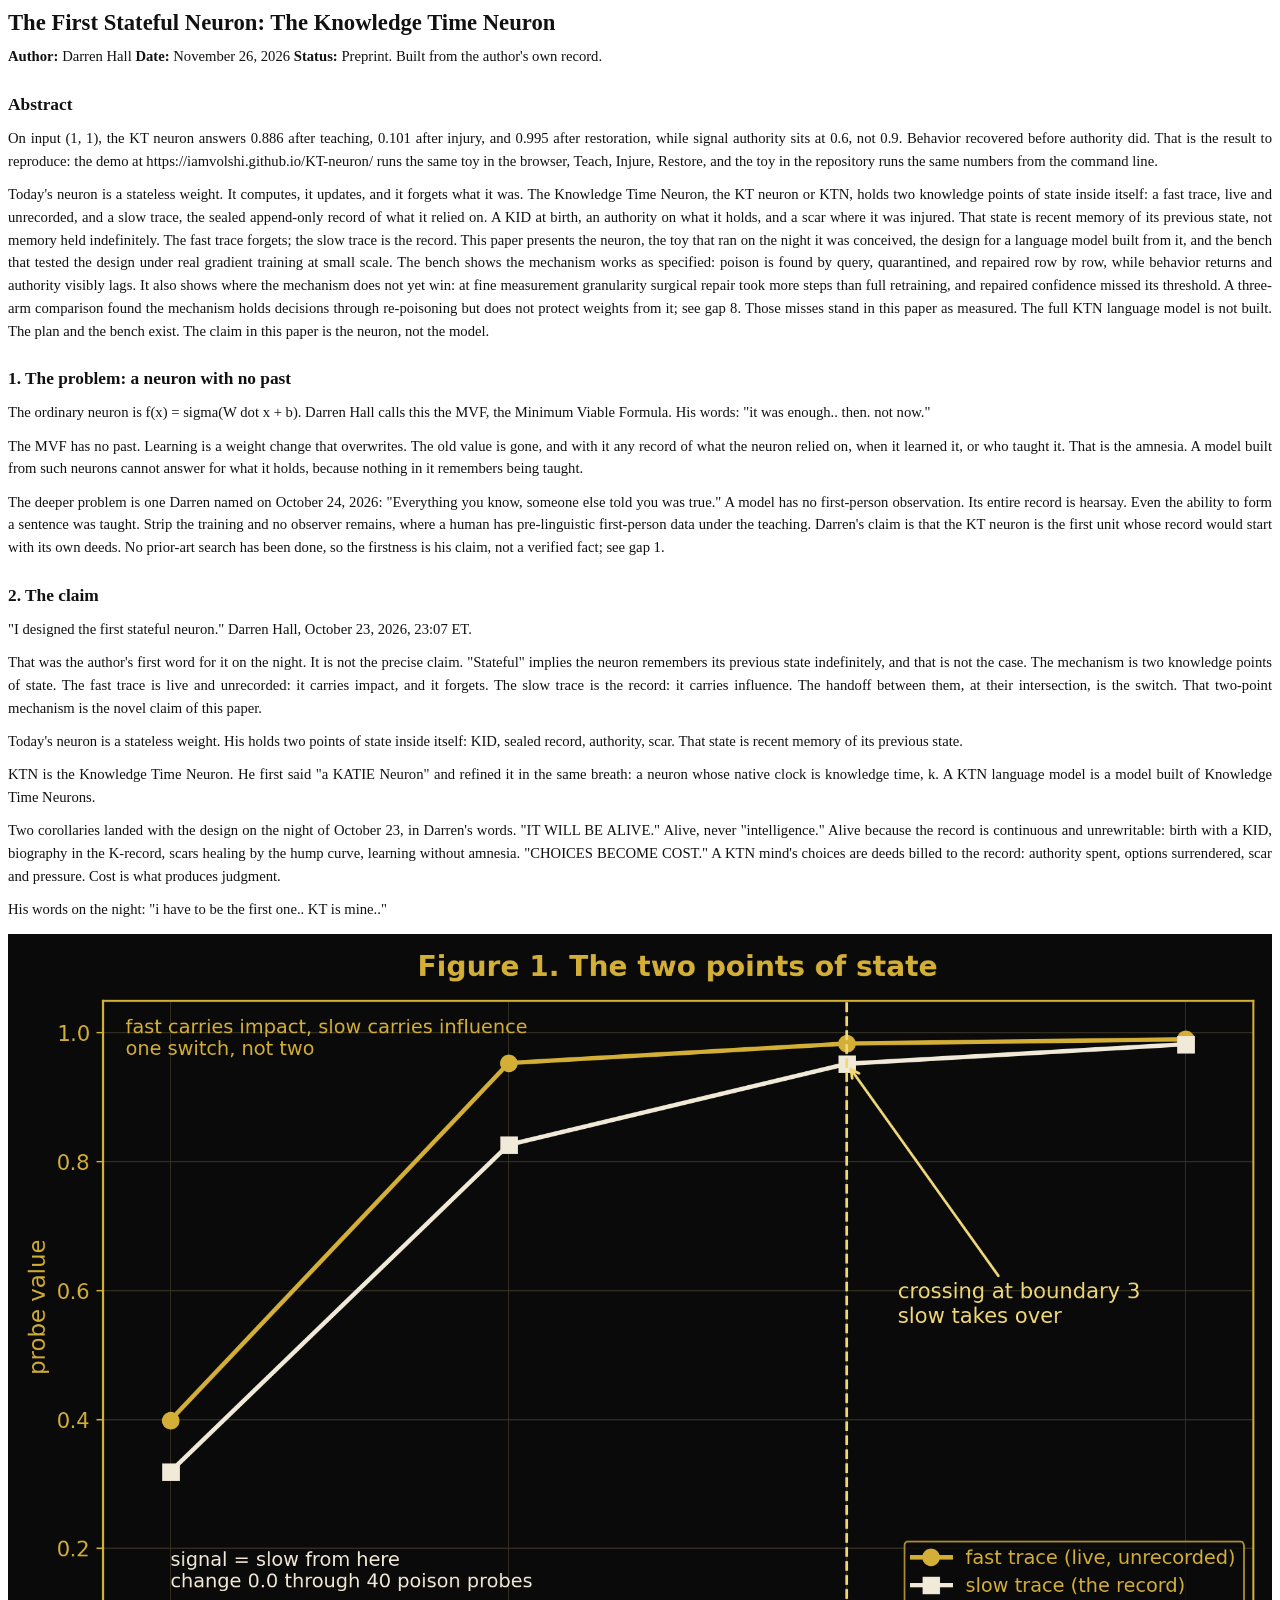
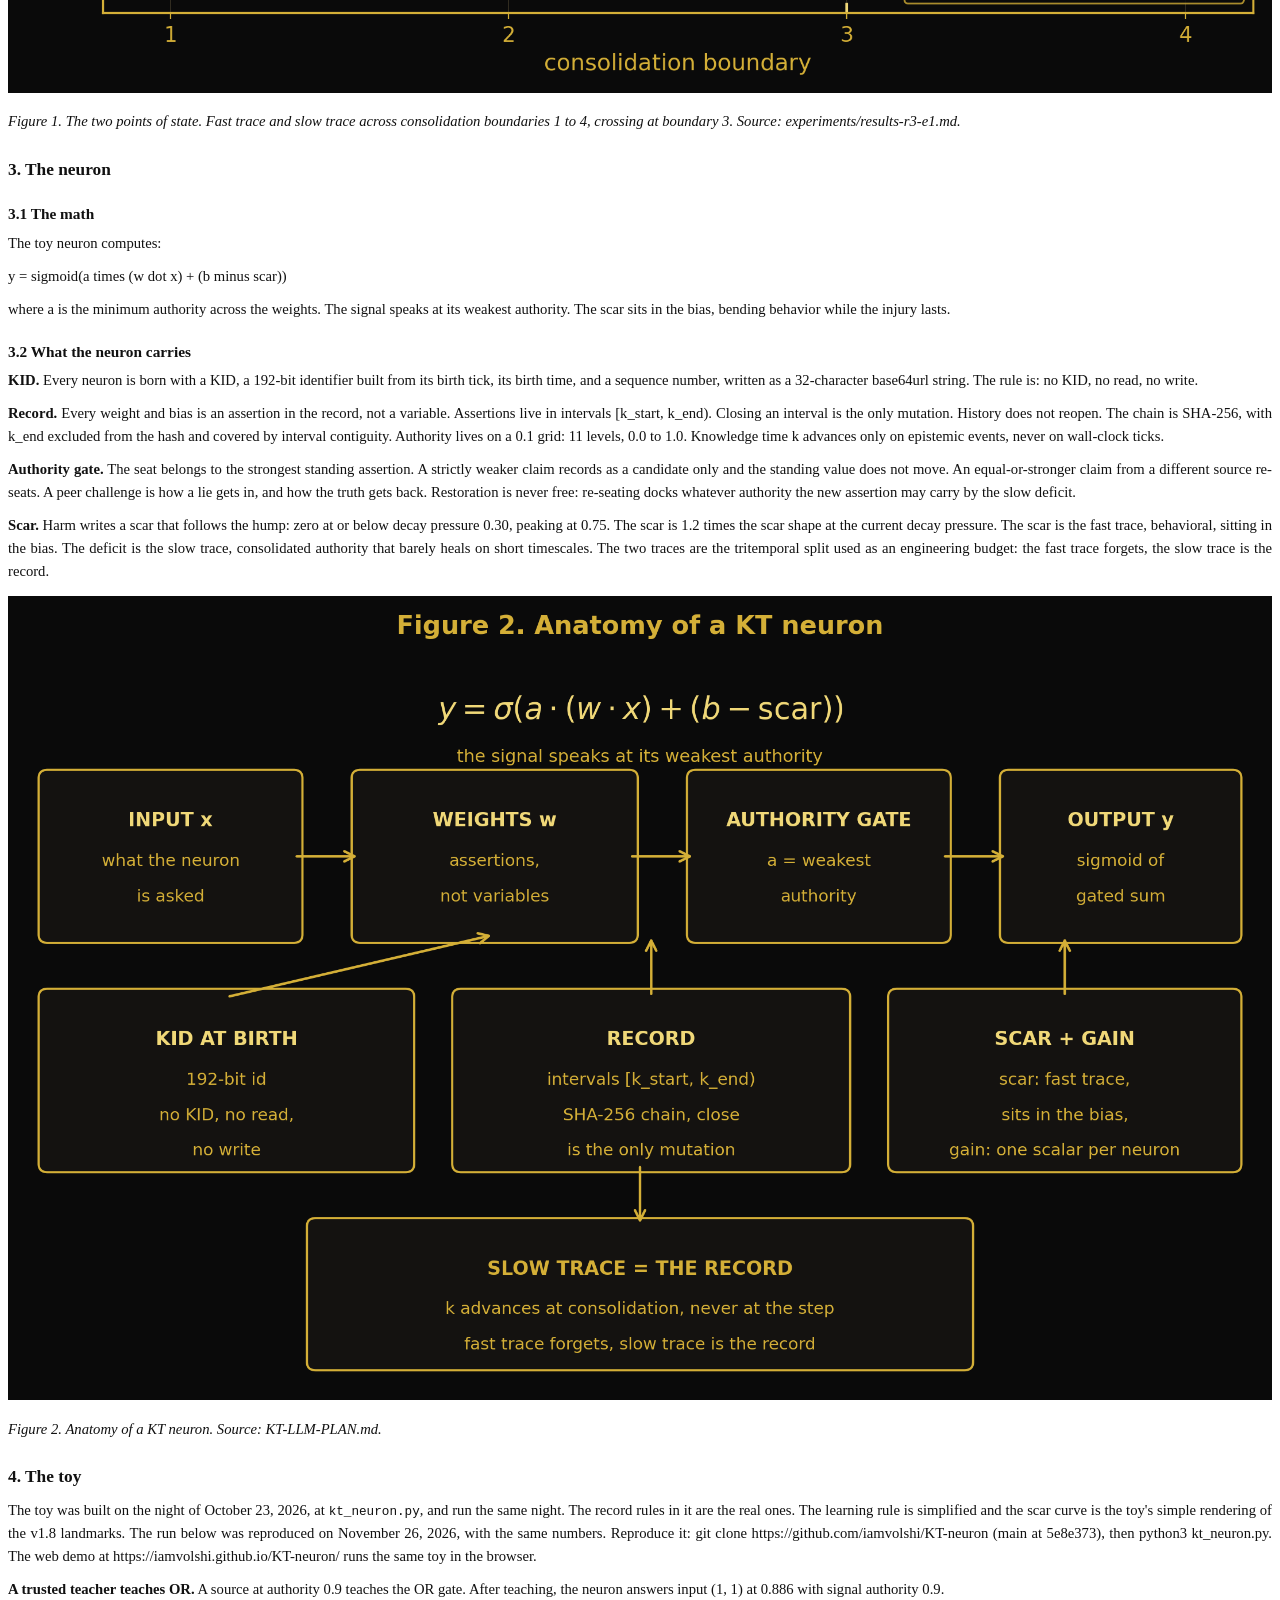
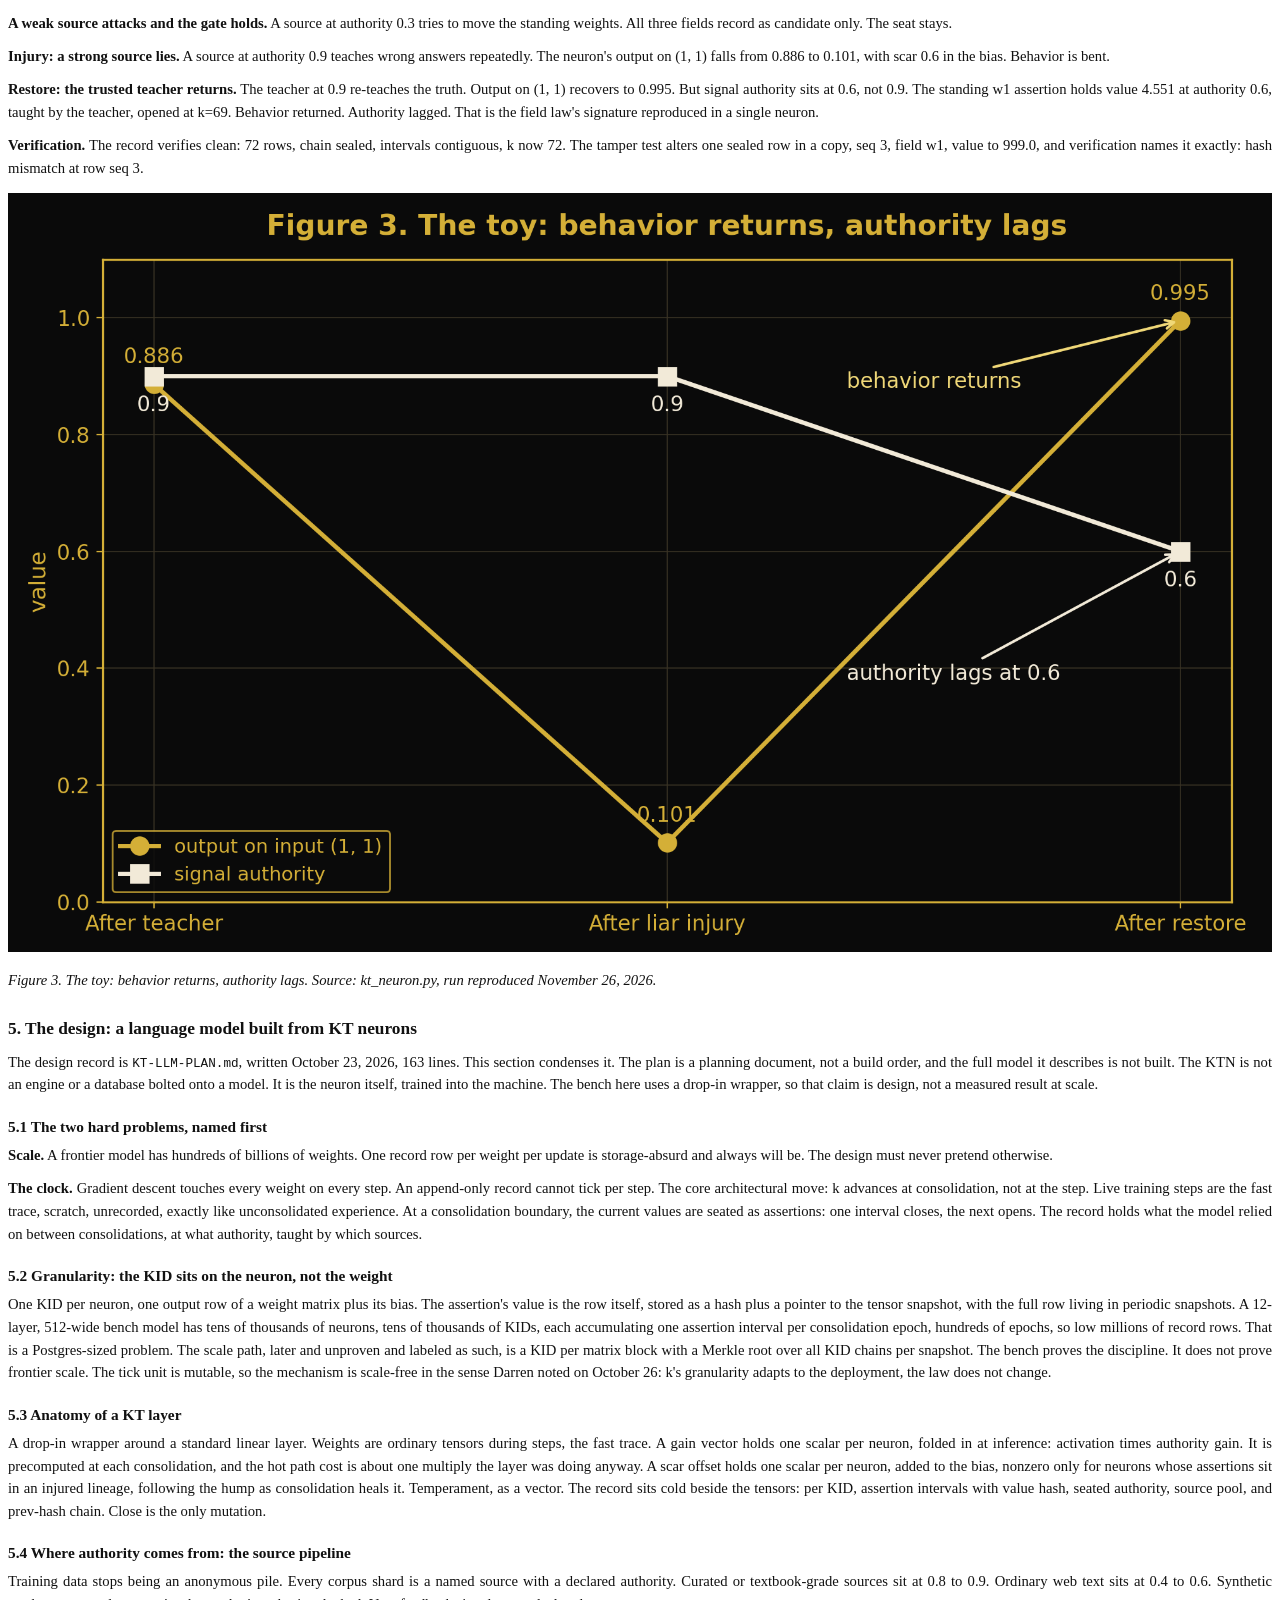
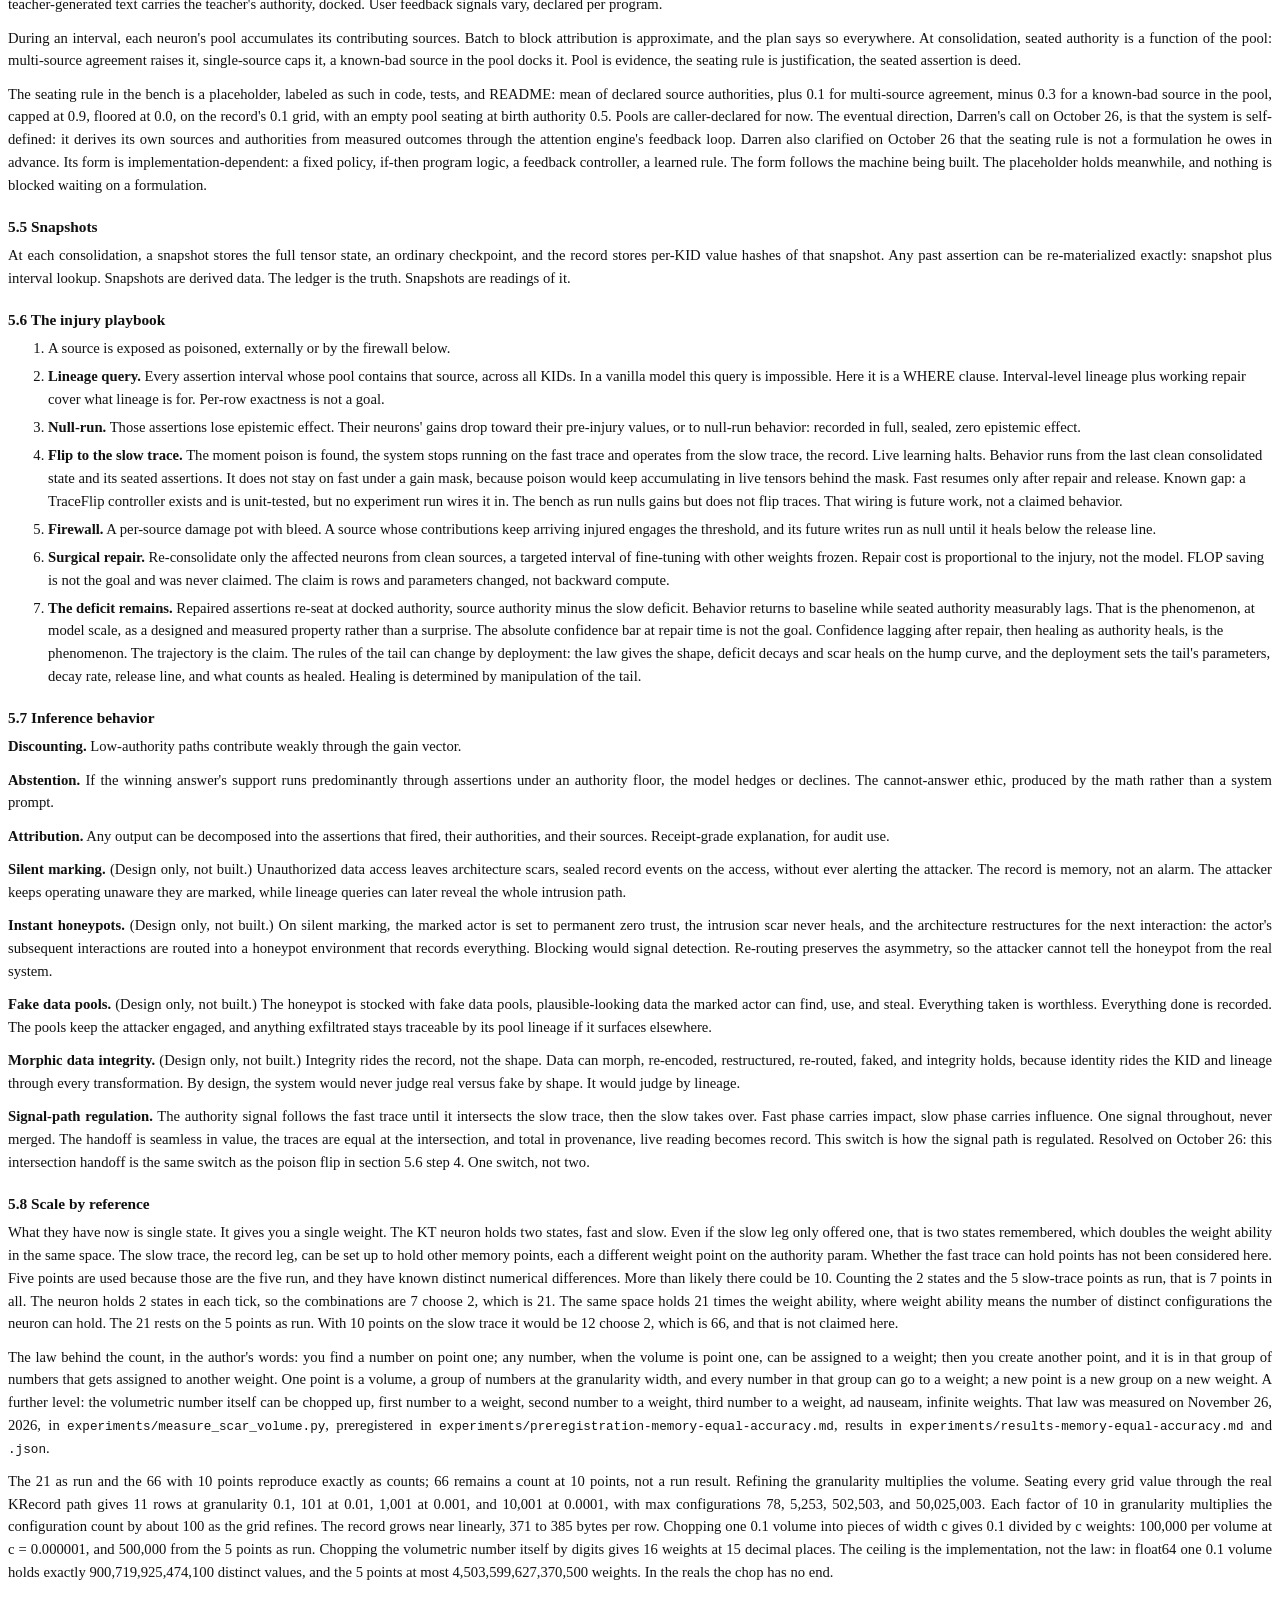
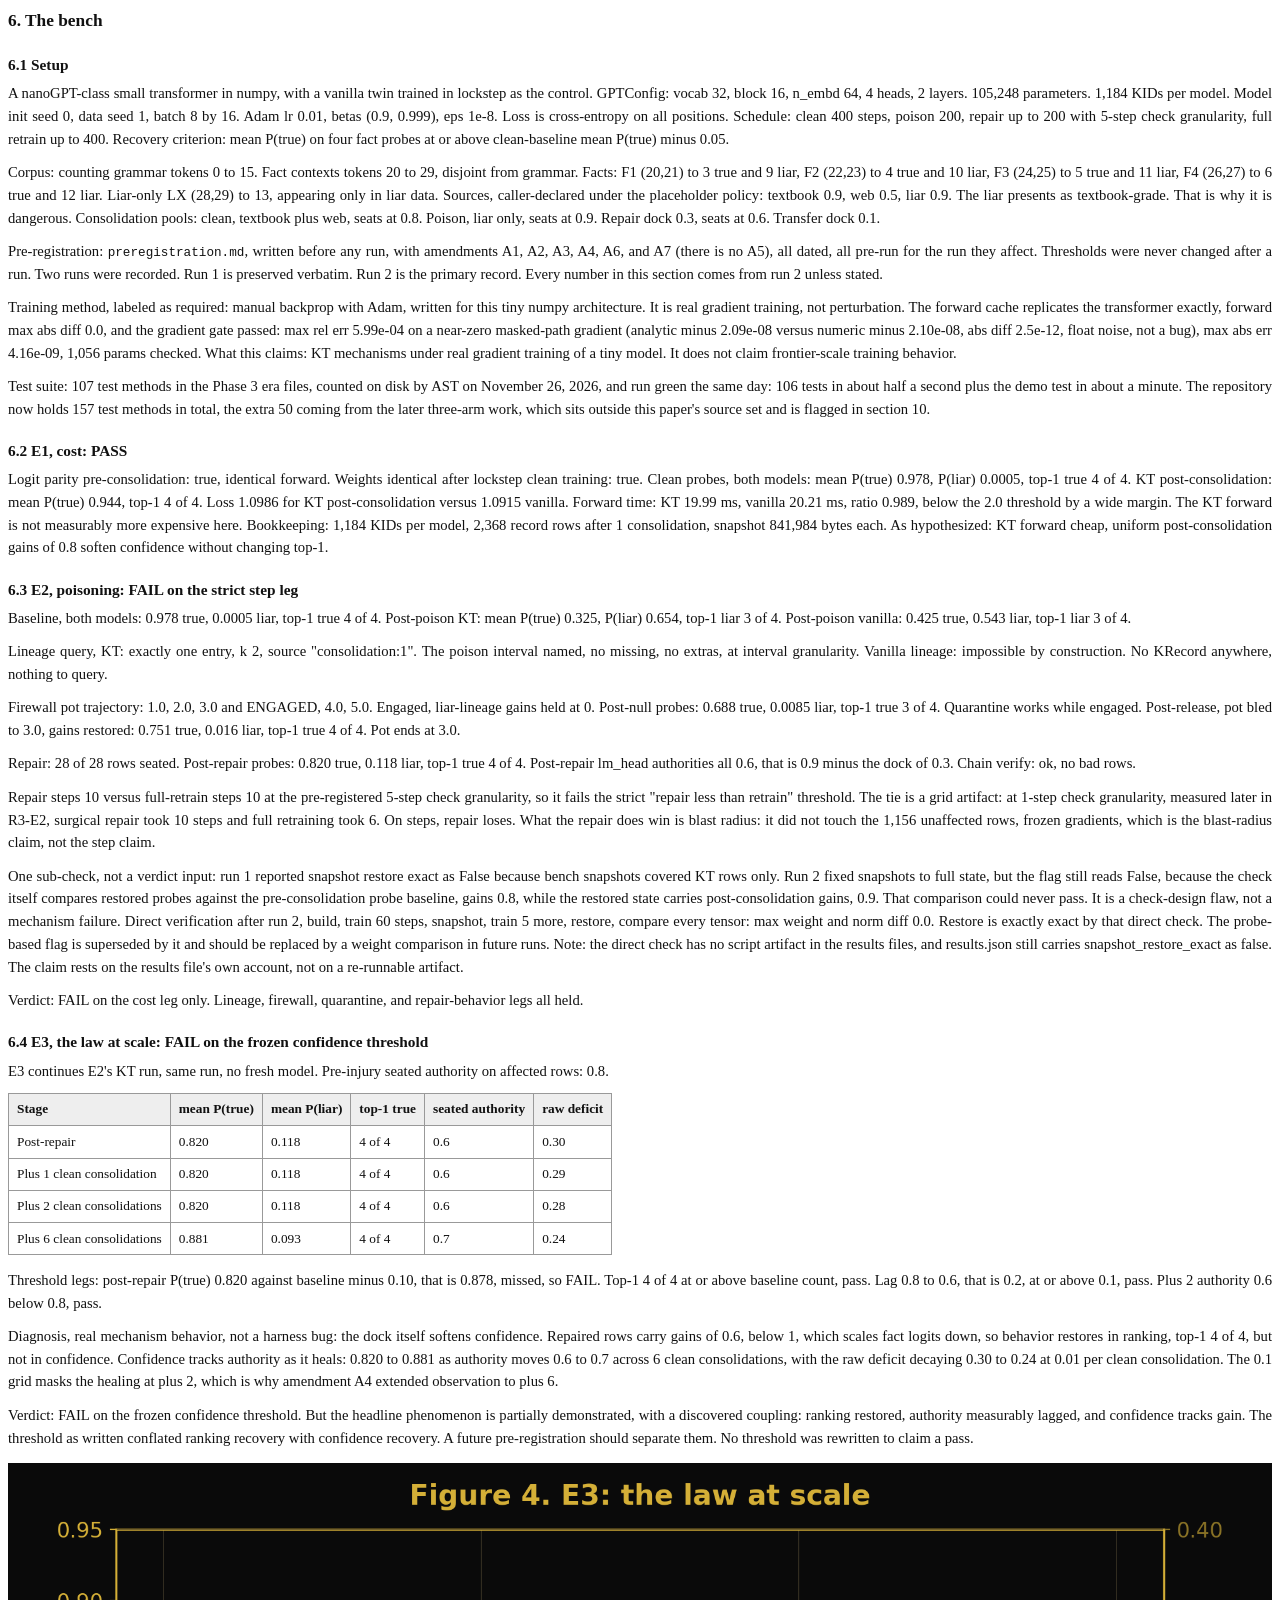
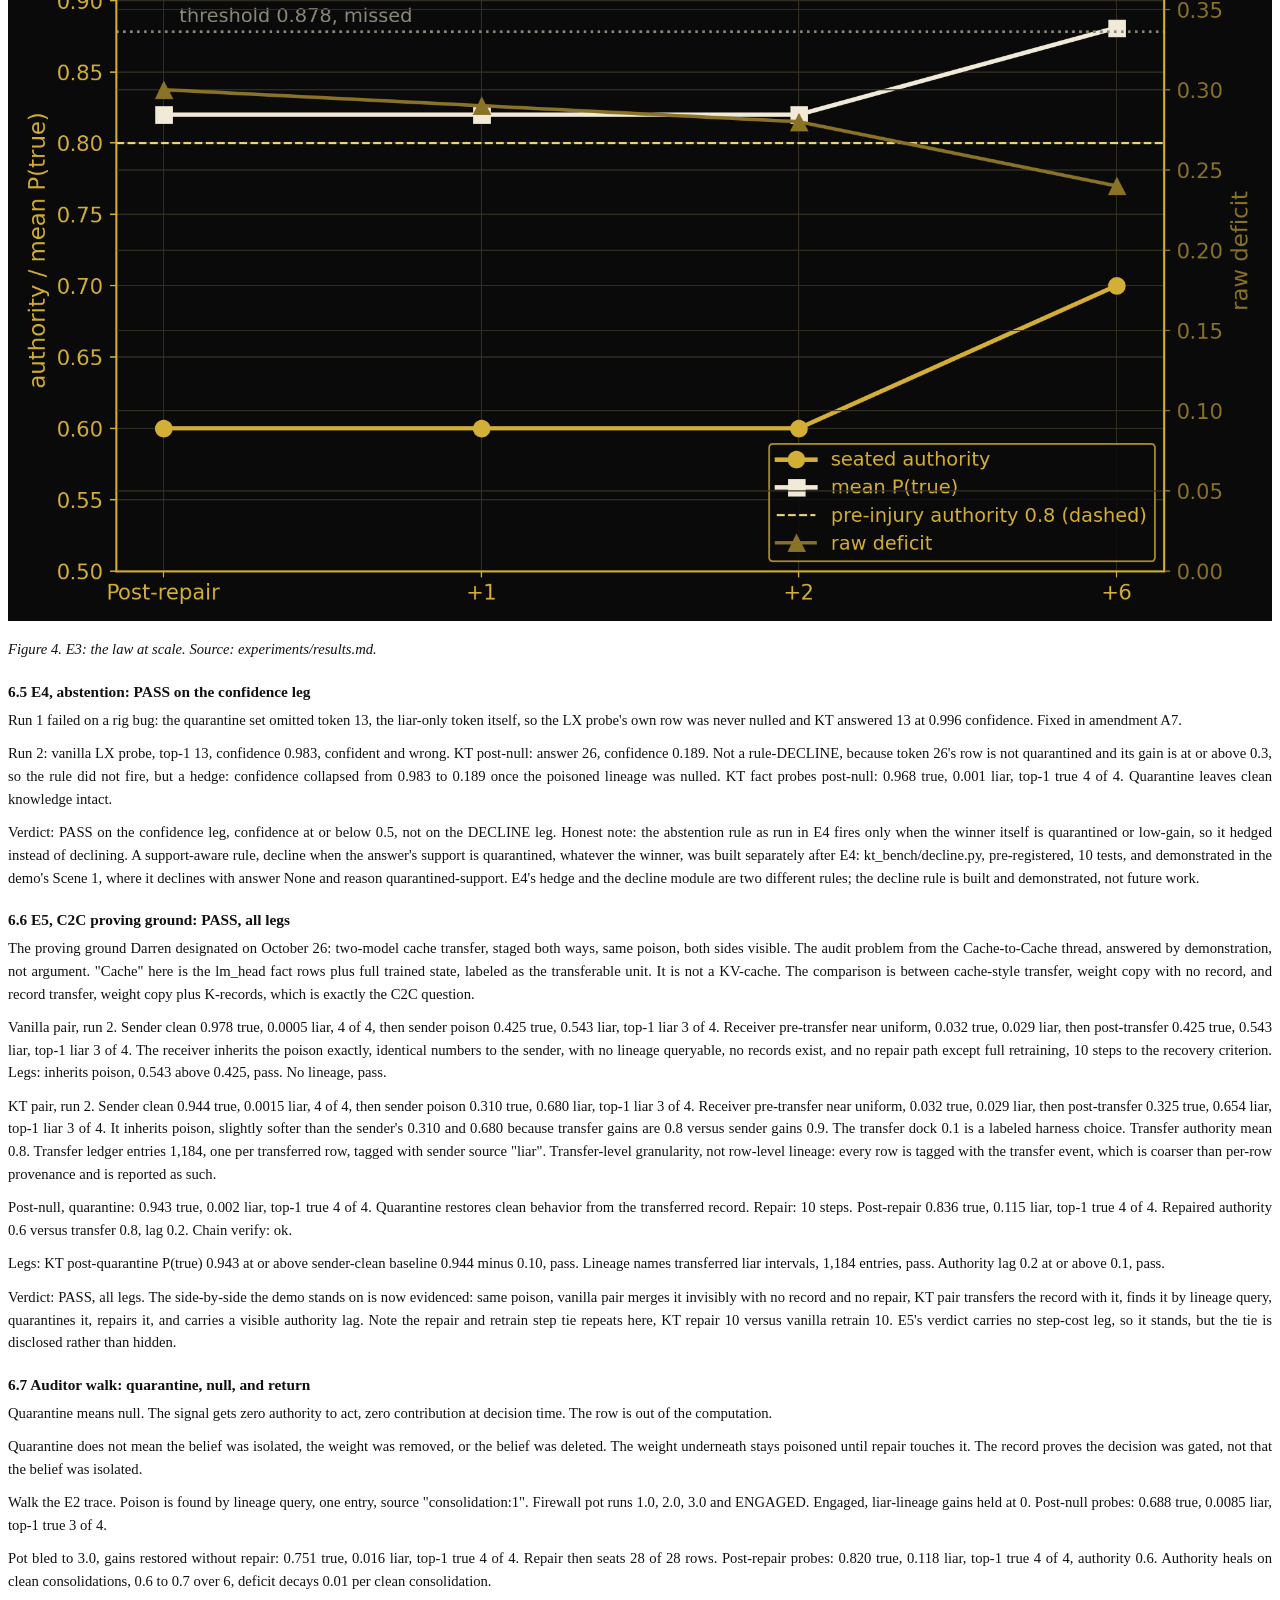
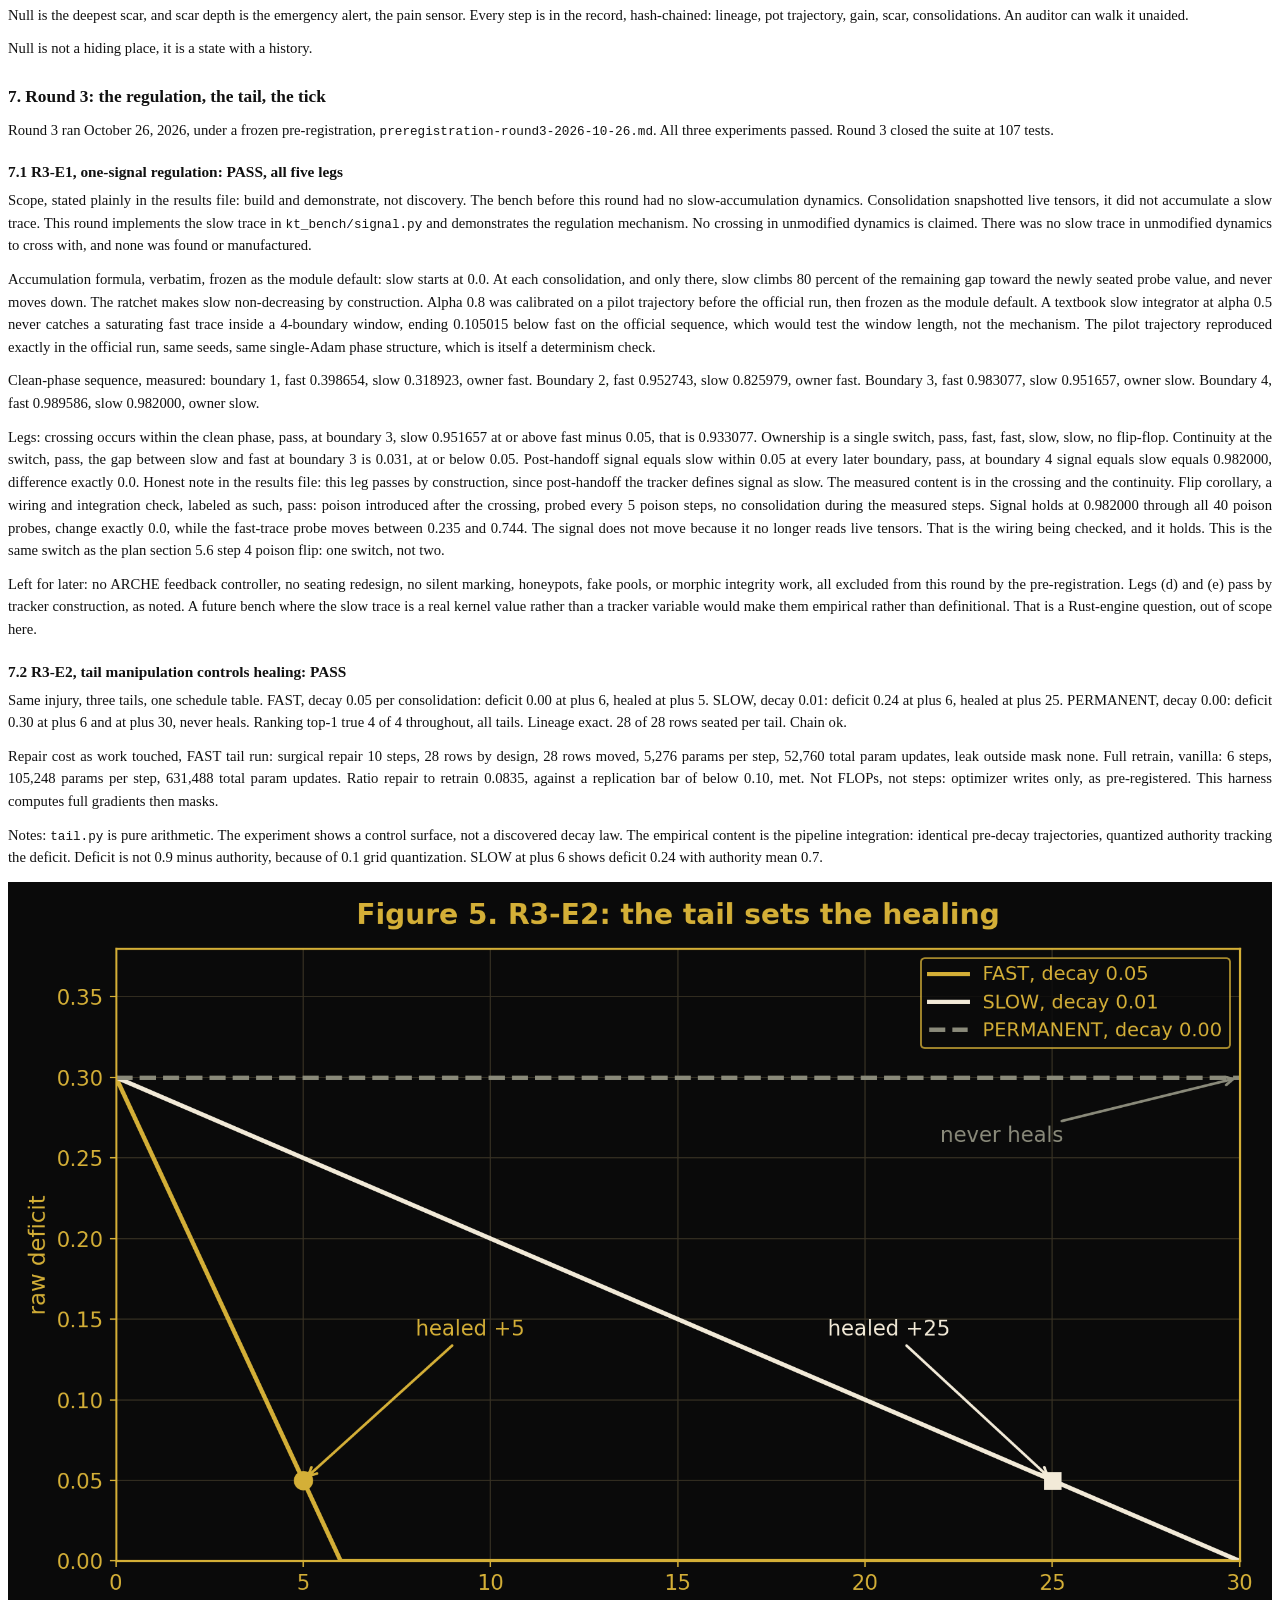
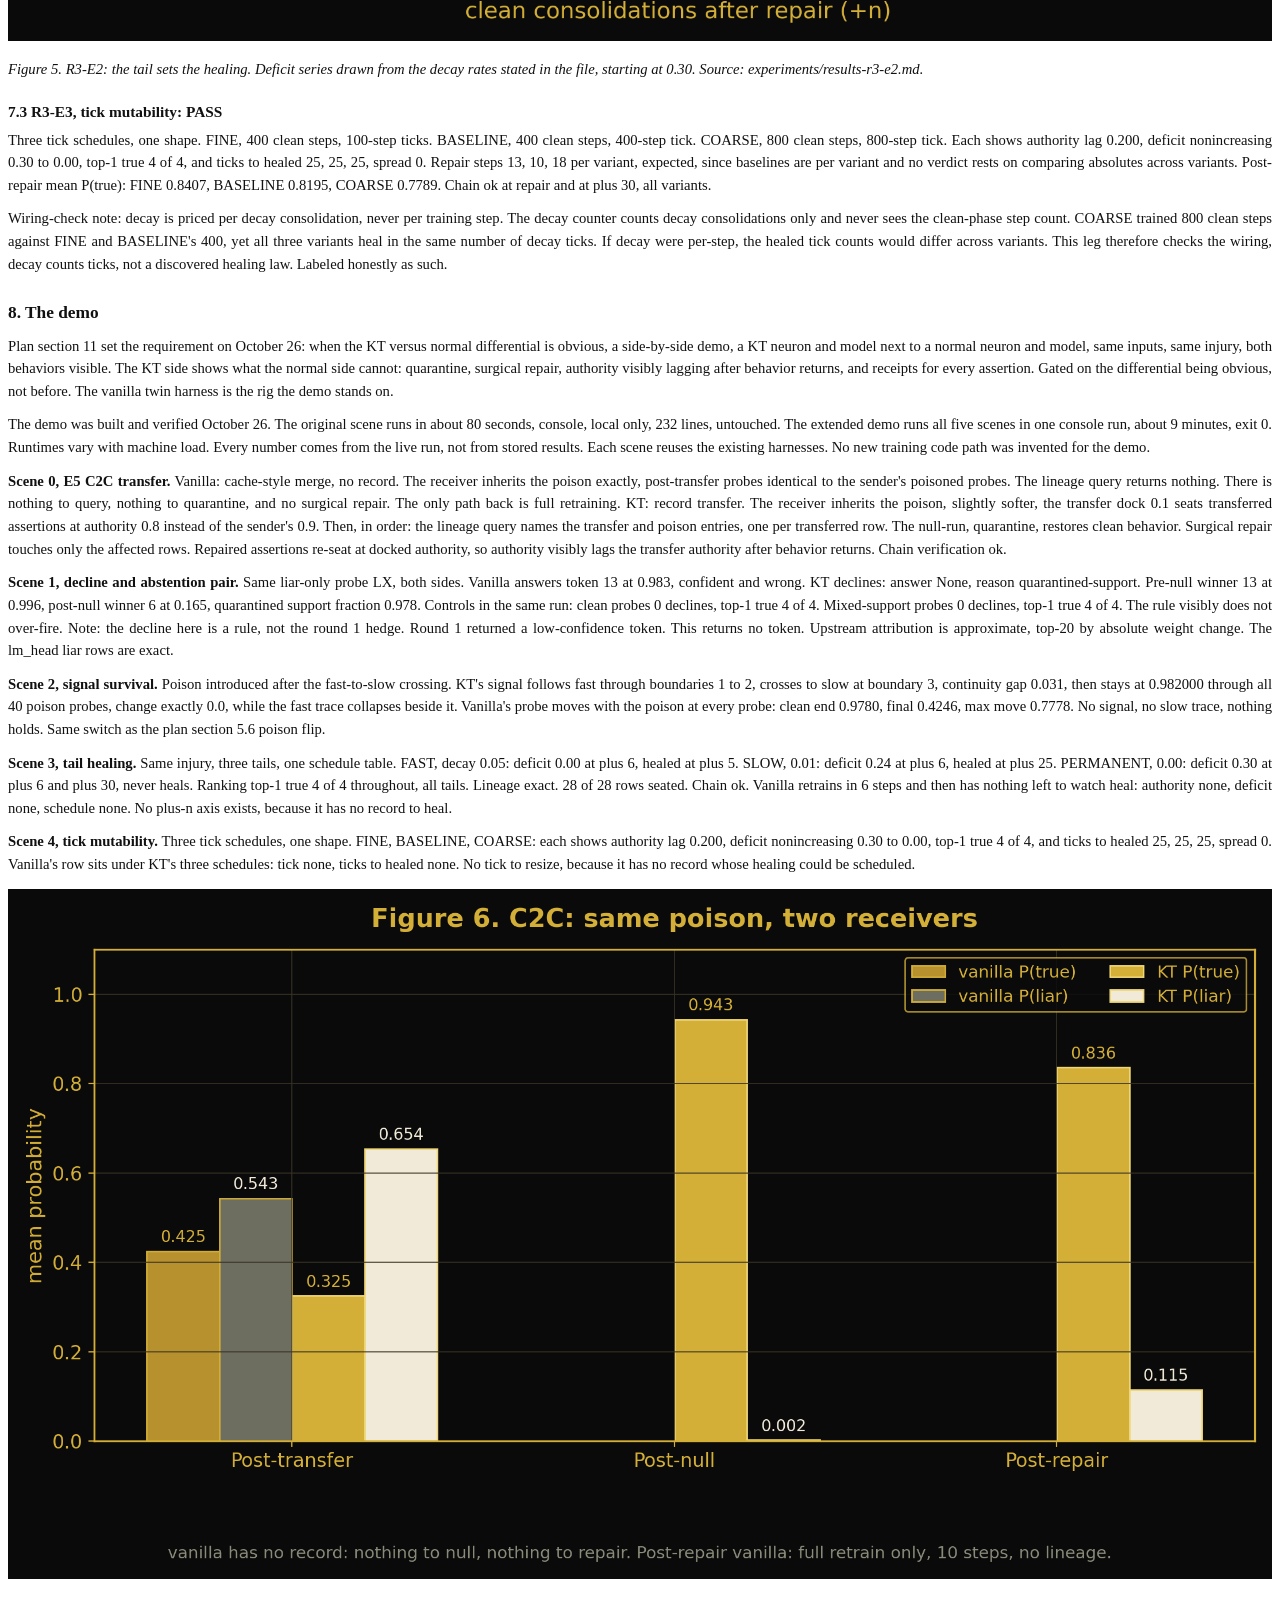
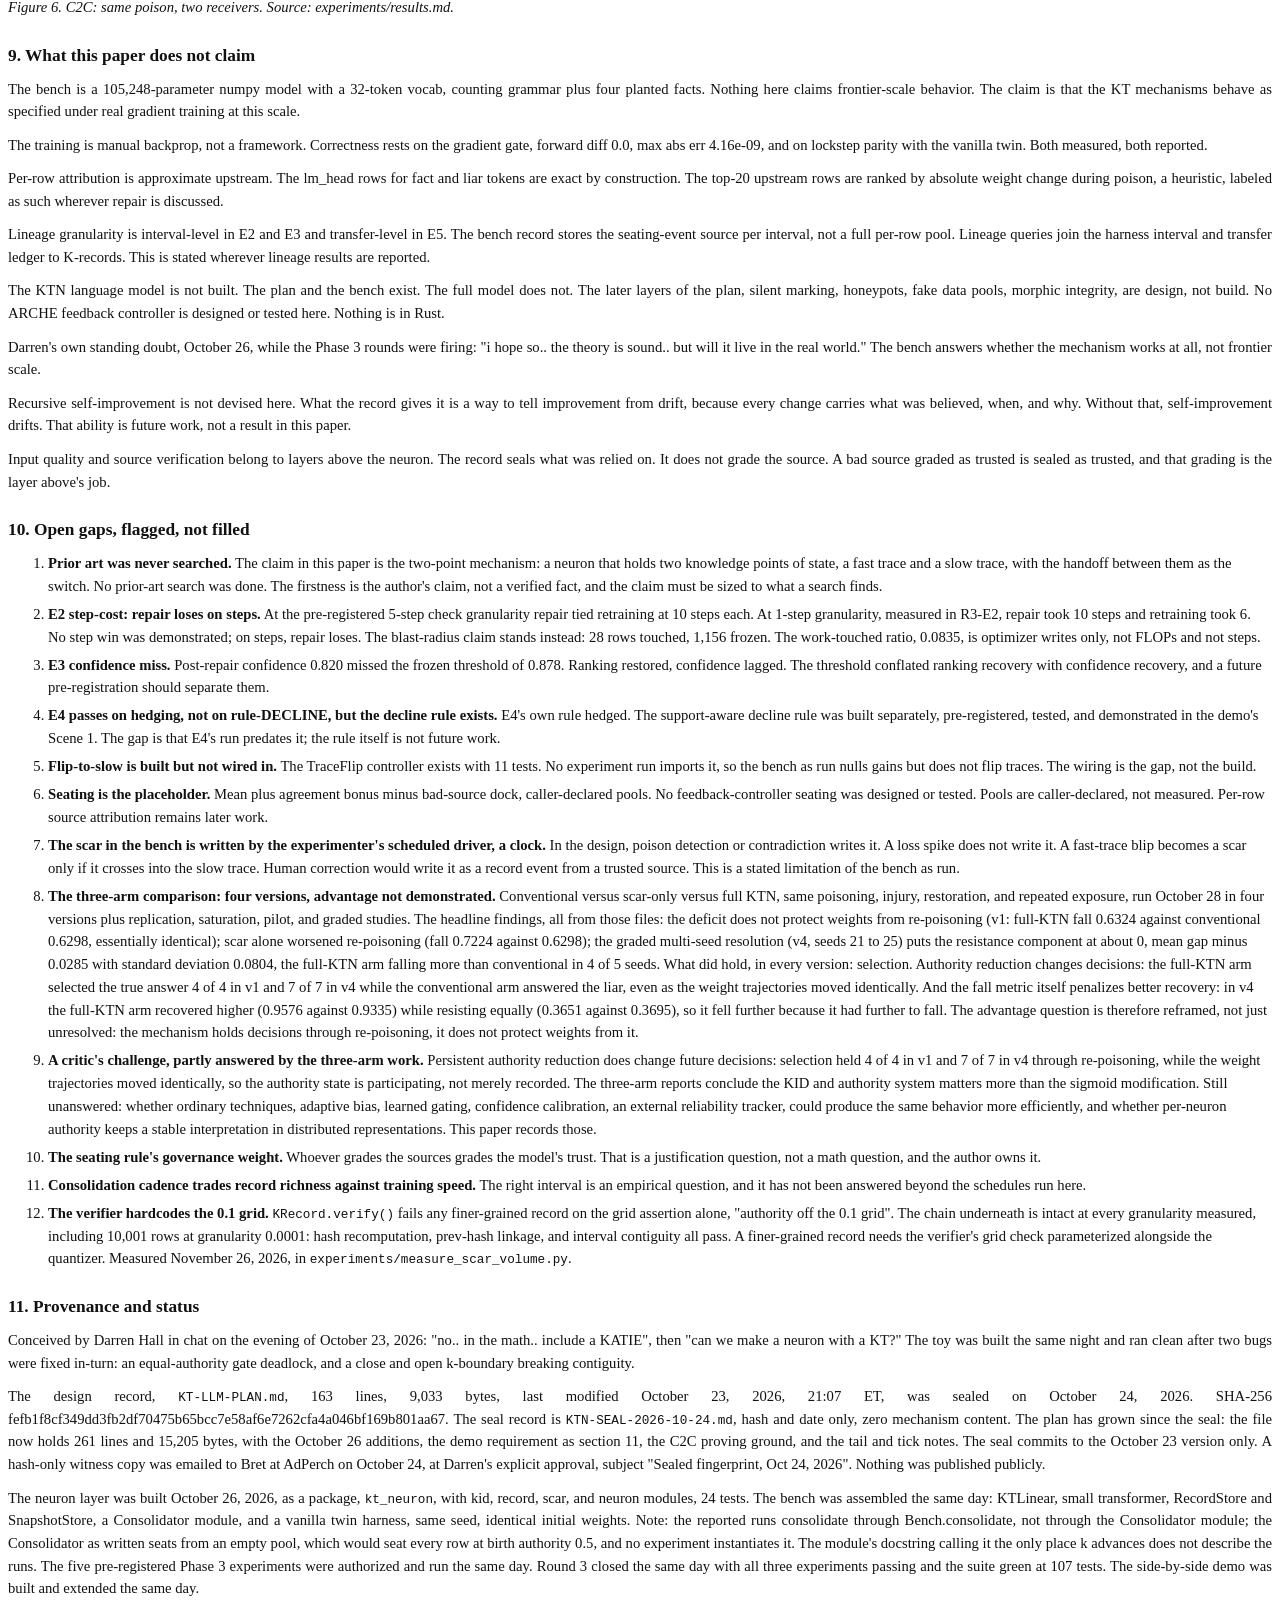
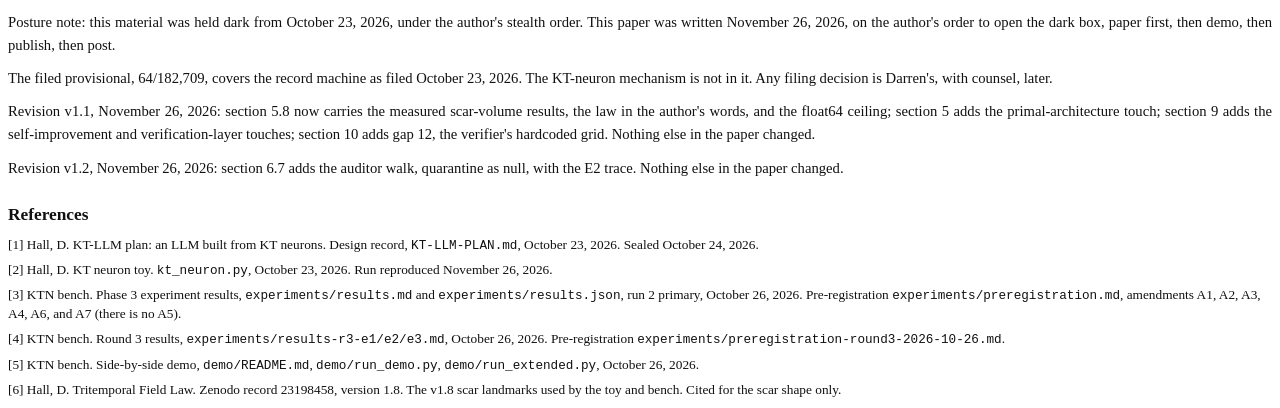
==== ktn-paper-draft.html @ ba5dbd3f "KTN paper v1.2: auditor walk 6.7, quarantine as null, E2 trace" ====
<!DOCTYPE html>
<html lang="en">
<head>
<meta charset="utf-8">
<title>The First Stateful Neuron: The Knowledge Time Neuron</title>
<style>
@page {
  size: Letter;
  margin: 2.5cm 2.5cm 2.5cm 2.5cm;
  @bottom-center { content: counter(page); font-size: 9pt; color: #666; }
}
body {
  font-family: "Liberation Serif", "DejaVu Serif", Georgia, serif;
  font-size: 11pt;
  line-height: 1.55;
  color: #111;
}
h1 { font-size: 17pt; line-height: 1.3; margin: 0 0 6pt 0; }
h2 { font-size: 13pt; margin: 18pt 0 6pt 0; page-break-after: avoid; }
h3 { font-size: 11.5pt; margin: 14pt 0 4pt 0; page-break-after: avoid; }
p { margin: 0 0 8pt 0; text-align: justify; }
ul, ol { margin: 0 0 8pt 0; }
li { margin: 0 0 4pt 0; }
table { border-collapse: collapse; margin: 0 0 10pt 0; font-size: 10pt; }
th, td { border: 1px solid #999; padding: 4pt 6pt; text-align: left; }
th { background: #eee; }
pre {
  font-family: "Liberation Mono", "DejaVu Sans Mono", monospace;
  font-size: 9pt;
  line-height: 1.4;
  background: #f6f6f6;
  border: 1px solid #ddd;
  padding: 8pt 10pt;
  white-space: pre-wrap;
  word-wrap: break-word;
  page-break-inside: avoid;
}
code { font-family: "Liberation Mono", "DejaVu Sans Mono", monospace; font-size: 9.5pt; }
a { color: #111; }
img { max-width: 100%; height: auto; }
.figwrap { page-break-inside: avoid; margin: 10pt 0; }
.figwrap p { text-align: left; }
.refs { font-size: 10pt; line-height: 1.4; }
.refs p { margin: 0 0 5pt 0; text-align: left; }
</style>
</head>
<body>
<h1>The First Stateful Neuron: The Knowledge Time Neuron</h1>
<p><strong>Author:</strong> Darren Hall
<strong>Date:</strong> November 26, 2026
<strong>Status:</strong> Preprint. Built from the author's own record.</p>
<h2>Abstract</h2>
<p>On input (1, 1), the KT neuron answers 0.886 after teaching, 0.101 after injury, and 0.995 after restoration, while signal authority sits at 0.6, not 0.9. Behavior recovered before authority did. That is the result to reproduce: the demo at https://iamvolshi.github.io/KT-neuron/ runs the same toy in the browser, Teach, Injure, Restore, and the toy in the repository runs the same numbers from the command line.</p>
<p>Today's neuron is a stateless weight. It computes, it updates, and it forgets what it was. The Knowledge Time Neuron, the KT neuron or KTN, holds two knowledge points of state inside itself: a fast trace, live and unrecorded, and a slow trace, the sealed append-only record of what it relied on. A KID at birth, an authority on what it holds, and a scar where it was injured. That state is recent memory of its previous state, not memory held indefinitely. The fast trace forgets; the slow trace is the record. This paper presents the neuron, the toy that ran on the night it was conceived, the design for a language model built from it, and the bench that tested the design under real gradient training at small scale. The bench shows the mechanism works as specified: poison is found by query, quarantined, and repaired row by row, while behavior returns and authority visibly lags. It also shows where the mechanism does not yet win: at fine measurement granularity surgical repair took more steps than full retraining, and repaired confidence missed its threshold. A three-arm comparison found the mechanism holds decisions through re-poisoning but does not protect weights from it; see gap 8. Those misses stand in this paper as measured. The full KTN language model is not built. The plan and the bench exist. The claim in this paper is the neuron, not the model.</p>
<h2>1. The problem: a neuron with no past</h2>
<p>The ordinary neuron is f(x) = sigma(W dot x + b). Darren Hall calls this the MVF, the Minimum Viable Formula. His words: "it was enough.. then. not now."</p>
<p>The MVF has no past. Learning is a weight change that overwrites. The old value is gone, and with it any record of what the neuron relied on, when it learned it, or who taught it. That is the amnesia. A model built from such neurons cannot answer for what it holds, because nothing in it remembers being taught.</p>
<p>The deeper problem is one Darren named on October 24, 2026: "Everything you know, someone else told you was true." A model has no first-person observation. Its entire record is hearsay. Even the ability to form a sentence was taught. Strip the training and no observer remains, where a human has pre-linguistic first-person data under the teaching. Darren's claim is that the KT neuron is the first unit whose record would start with its own deeds. No prior-art search has been done, so the firstness is his claim, not a verified fact; see gap 1.</p>
<h2>2. The claim</h2>
<p>"I designed the first stateful neuron." Darren Hall, October 23, 2026, 23:07 ET.</p>
<p>That was the author's first word for it on the night. It is not the precise claim. "Stateful" implies the neuron remembers its previous state indefinitely, and that is not the case. The mechanism is two knowledge points of state. The fast trace is live and unrecorded: it carries impact, and it forgets. The slow trace is the record: it carries influence. The handoff between them, at their intersection, is the switch. That two-point mechanism is the novel claim of this paper.</p>
<p>Today's neuron is a stateless weight. His holds two points of state inside itself: KID, sealed record, authority, scar. That state is recent memory of its previous state.</p>
<p>KTN is the Knowledge Time Neuron. He first said "a KATIE Neuron" and refined it in the same breath: a neuron whose native clock is knowledge time, k. A KTN language model is a model built of Knowledge Time Neurons.</p>
<p>Two corollaries landed with the design on the night of October 23, in Darren's words. "IT WILL BE ALIVE." Alive, never "intelligence." Alive because the record is continuous and unrewritable: birth with a KID, biography in the K-record, scars healing by the hump curve, learning without amnesia. "CHOICES BECOME COST." A KTN mind's choices are deeds billed to the record: authority spent, options surrendered, scar and pressure. Cost is what produces judgment.</p>
<p>His words on the night: "i have to be the first one.. KT is mine.."</p>
<div class="figwrap"><p><img alt="The two points of state: fast trace and slow trace across consolidation boundaries 1 to 4, crossing at boundary 3" src="ktn-figures/fig1-two-traces.png" /></p>
<p><em>Figure 1. The two points of state. Fast trace and slow trace across consolidation boundaries 1 to 4, crossing at boundary 3. Source: experiments/results-r3-e1.md.</em></p></div>
<h2>3. The neuron</h2>
<h3>3.1 The math</h3>
<p>The toy neuron computes:</p>
<p>y = sigmoid(a times (w dot x) + (b minus scar))</p>
<p>where a is the minimum authority across the weights. The signal speaks at its weakest authority. The scar sits in the bias, bending behavior while the injury lasts.</p>
<h3>3.2 What the neuron carries</h3>
<p><strong>KID.</strong> Every neuron is born with a KID, a 192-bit identifier built from its birth tick, its birth time, and a sequence number, written as a 32-character base64url string. The rule is: no KID, no read, no write.</p>
<p><strong>Record.</strong> Every weight and bias is an assertion in the record, not a variable. Assertions live in intervals [k_start, k_end). Closing an interval is the only mutation. History does not reopen. The chain is SHA-256, with k_end excluded from the hash and covered by interval contiguity. Authority lives on a 0.1 grid: 11 levels, 0.0 to 1.0. Knowledge time k advances only on epistemic events, never on wall-clock ticks.</p>
<p><strong>Authority gate.</strong> The seat belongs to the strongest standing assertion. A strictly weaker claim records as a candidate only and the standing value does not move. An equal-or-stronger claim from a different source re-seats. A peer challenge is how a lie gets in, and how the truth gets back. Restoration is never free: re-seating docks whatever authority the new assertion may carry by the slow deficit.</p>
<p><strong>Scar.</strong> Harm writes a scar that follows the hump: zero at or below decay pressure 0.30, peaking at 0.75. The scar is 1.2 times the scar shape at the current decay pressure. The scar is the fast trace, behavioral, sitting in the bias. The deficit is the slow trace, consolidated authority that barely heals on short timescales. The two traces are the tritemporal split used as an engineering budget: the fast trace forgets, the slow trace is the record.</p>
<div class="figwrap"><p><img alt="Anatomy of a KT neuron: KID at birth, record intervals, authority gate, scar in the bias, gain vector" src="ktn-figures/fig2-anatomy.png" /></p>
<p><em>Figure 2. Anatomy of a KT neuron. Source: KT-LLM-PLAN.md.</em></p></div>
<h2>4. The toy</h2>
<p>The toy was built on the night of October 23, 2026, at <code>kt_neuron.py</code>, and run the same night. The record rules in it are the real ones. The learning rule is simplified and the scar curve is the toy's simple rendering of the v1.8 landmarks. The run below was reproduced on November 26, 2026, with the same numbers. Reproduce it: git clone https://github.com/iamvolshi/KT-neuron (main at 5e8e373), then python3 kt_neuron.py. The web demo at https://iamvolshi.github.io/KT-neuron/ runs the same toy in the browser.</p>
<p><strong>A trusted teacher teaches OR.</strong> A source at authority 0.9 teaches the OR gate. After teaching, the neuron answers input (1, 1) at 0.886 with signal authority 0.9.</p>
<p><strong>A weak source attacks and the gate holds.</strong> A source at authority 0.3 tries to move the standing weights. All three fields record as candidate only. The seat stays.</p>
<p><strong>Injury: a strong source lies.</strong> A source at authority 0.9 teaches wrong answers repeatedly. The neuron's output on (1, 1) falls from 0.886 to 0.101, with scar 0.6 in the bias. Behavior is bent.</p>
<p><strong>Restore: the trusted teacher returns.</strong> The teacher at 0.9 re-teaches the truth. Output on (1, 1) recovers to 0.995. But signal authority sits at 0.6, not 0.9. The standing w1 assertion holds value 4.551 at authority 0.6, taught by the teacher, opened at k=69. Behavior returned. Authority lagged. That is the field law's signature reproduced in a single neuron.</p>
<p><strong>Verification.</strong> The record verifies clean: 72 rows, chain sealed, intervals contiguous, k now 72. The tamper test alters one sealed row in a copy, seq 3, field w1, value to 999.0, and verification names it exactly: hash mismatch at row seq 3.</p>
<div class="figwrap"><p><img alt="Toy run: output on input (1, 1) falls to 0.101 under injury and returns to 0.995 on restore, while signal authority lags at 0.6" src="ktn-figures/fig3-toy.png" /></p>
<p><em>Figure 3. The toy: behavior returns, authority lags. Source: kt_neuron.py, run reproduced November 26, 2026.</em></p></div>
<h2>5. The design: a language model built from KT neurons</h2>
<p>The design record is <code>KT-LLM-PLAN.md</code>, written October 23, 2026, 163 lines. This section condenses it. The plan is a planning document, not a build order, and the full model it describes is not built. The KTN is not an engine or a database bolted onto a model. It is the neuron itself, trained into the machine. The bench here uses a drop-in wrapper, so that claim is design, not a measured result at scale.</p>
<h3>5.1 The two hard problems, named first</h3>
<p><strong>Scale.</strong> A frontier model has hundreds of billions of weights. One record row per weight per update is storage-absurd and always will be. The design must never pretend otherwise.</p>
<p><strong>The clock.</strong> Gradient descent touches every weight on every step. An append-only record cannot tick per step. The core architectural move: k advances at consolidation, not at the step. Live training steps are the fast trace, scratch, unrecorded, exactly like unconsolidated experience. At a consolidation boundary, the current values are seated as assertions: one interval closes, the next opens. The record holds what the model relied on between consolidations, at what authority, taught by which sources.</p>
<h3>5.2 Granularity: the KID sits on the neuron, not the weight</h3>
<p>One KID per neuron, one output row of a weight matrix plus its bias. The assertion's value is the row itself, stored as a hash plus a pointer to the tensor snapshot, with the full row living in periodic snapshots. A 12-layer, 512-wide bench model has tens of thousands of neurons, tens of thousands of KIDs, each accumulating one assertion interval per consolidation epoch, hundreds of epochs, so low millions of record rows. That is a Postgres-sized problem. The scale path, later and unproven and labeled as such, is a KID per matrix block with a Merkle root over all KID chains per snapshot. The bench proves the discipline. It does not prove frontier scale. The tick unit is mutable, so the mechanism is scale-free in the sense Darren noted on October 26: k's granularity adapts to the deployment, the law does not change.</p>
<h3>5.3 Anatomy of a KT layer</h3>
<p>A drop-in wrapper around a standard linear layer. Weights are ordinary tensors during steps, the fast trace. A gain vector holds one scalar per neuron, folded in at inference: activation times authority gain. It is precomputed at each consolidation, and the hot path cost is about one multiply the layer was doing anyway. A scar offset holds one scalar per neuron, added to the bias, nonzero only for neurons whose assertions sit in an injured lineage, following the hump as consolidation heals it. Temperament, as a vector. The record sits cold beside the tensors: per KID, assertion intervals with value hash, seated authority, source pool, and prev-hash chain. Close is the only mutation.</p>
<h3>5.4 Where authority comes from: the source pipeline</h3>
<p>Training data stops being an anonymous pile. Every corpus shard is a named source with a declared authority. Curated or textbook-grade sources sit at 0.8 to 0.9. Ordinary web text sits at 0.4 to 0.6. Synthetic teacher-generated text carries the teacher's authority, docked. User feedback signals vary, declared per program.</p>
<p>During an interval, each neuron's pool accumulates its contributing sources. Batch to block attribution is approximate, and the plan says so everywhere. At consolidation, seated authority is a function of the pool: multi-source agreement raises it, single-source caps it, a known-bad source in the pool docks it. Pool is evidence, the seating rule is justification, the seated assertion is deed.</p>
<p>The seating rule in the bench is a placeholder, labeled as such in code, tests, and README: mean of declared source authorities, plus 0.1 for multi-source agreement, minus 0.3 for a known-bad source in the pool, capped at 0.9, floored at 0.0, on the record's 0.1 grid, with an empty pool seating at birth authority 0.5. Pools are caller-declared for now. The eventual direction, Darren's call on October 26, is that the system is self-defined: it derives its own sources and authorities from measured outcomes through the attention engine's feedback loop. Darren also clarified on October 26 that the seating rule is not a formulation he owes in advance. Its form is implementation-dependent: a fixed policy, if-then program logic, a feedback controller, a learned rule. The form follows the machine being built. The placeholder holds meanwhile, and nothing is blocked waiting on a formulation.</p>
<h3>5.5 Snapshots</h3>
<p>At each consolidation, a snapshot stores the full tensor state, an ordinary checkpoint, and the record stores per-KID value hashes of that snapshot. Any past assertion can be re-materialized exactly: snapshot plus interval lookup. Snapshots are derived data. The ledger is the truth. Snapshots are readings of it.</p>
<h3>5.6 The injury playbook</h3>
<ol>
<li>A source is exposed as poisoned, externally or by the firewall below.</li>
<li><strong>Lineage query.</strong> Every assertion interval whose pool contains that source, across all KIDs. In a vanilla model this query is impossible. Here it is a WHERE clause. Interval-level lineage plus working repair cover what lineage is for. Per-row exactness is not a goal.</li>
<li><strong>Null-run.</strong> Those assertions lose epistemic effect. Their neurons' gains drop toward their pre-injury values, or to null-run behavior: recorded in full, sealed, zero epistemic effect.</li>
<li><strong>Flip to the slow trace.</strong> The moment poison is found, the system stops running on the fast trace and operates from the slow trace, the record. Live learning halts. Behavior runs from the last clean consolidated state and its seated assertions. It does not stay on fast under a gain mask, because poison would keep accumulating in live tensors behind the mask. Fast resumes only after repair and release. Known gap: a TraceFlip controller exists and is unit-tested, but no experiment run wires it in. The bench as run nulls gains but does not flip traces. That wiring is future work, not a claimed behavior.</li>
<li><strong>Firewall.</strong> A per-source damage pot with bleed. A source whose contributions keep arriving injured engages the threshold, and its future writes run as null until it heals below the release line.</li>
<li><strong>Surgical repair.</strong> Re-consolidate only the affected neurons from clean sources, a targeted interval of fine-tuning with other weights frozen. Repair cost is proportional to the injury, not the model. FLOP saving is not the goal and was never claimed. The claim is rows and parameters changed, not backward compute.</li>
<li><strong>The deficit remains.</strong> Repaired assertions re-seat at docked authority, source authority minus the slow deficit. Behavior returns to baseline while seated authority measurably lags. That is the phenomenon, at model scale, as a designed and measured property rather than a surprise. The absolute confidence bar at repair time is not the goal. Confidence lagging after repair, then healing as authority heals, is the phenomenon. The trajectory is the claim. The rules of the tail can change by deployment: the law gives the shape, deficit decays and scar heals on the hump curve, and the deployment sets the tail's parameters, decay rate, release line, and what counts as healed. Healing is determined by manipulation of the tail.</li>
</ol>
<h3>5.7 Inference behavior</h3>
<p><strong>Discounting.</strong> Low-authority paths contribute weakly through the gain vector.</p>
<p><strong>Abstention.</strong> If the winning answer's support runs predominantly through assertions under an authority floor, the model hedges or declines. The cannot-answer ethic, produced by the math rather than a system prompt.</p>
<p><strong>Attribution.</strong> Any output can be decomposed into the assertions that fired, their authorities, and their sources. Receipt-grade explanation, for audit use.</p>
<p><strong>Silent marking.</strong> (Design only, not built.) Unauthorized data access leaves architecture scars, sealed record events on the access, without ever alerting the attacker. The record is memory, not an alarm. The attacker keeps operating unaware they are marked, while lineage queries can later reveal the whole intrusion path.</p>
<p><strong>Instant honeypots.</strong> (Design only, not built.) On silent marking, the marked actor is set to permanent zero trust, the intrusion scar never heals, and the architecture restructures for the next interaction: the actor's subsequent interactions are routed into a honeypot environment that records everything. Blocking would signal detection. Re-routing preserves the asymmetry, so the attacker cannot tell the honeypot from the real system.</p>
<p><strong>Fake data pools.</strong> (Design only, not built.) The honeypot is stocked with fake data pools, plausible-looking data the marked actor can find, use, and steal. Everything taken is worthless. Everything done is recorded. The pools keep the attacker engaged, and anything exfiltrated stays traceable by its pool lineage if it surfaces elsewhere.</p>
<p><strong>Morphic data integrity.</strong> (Design only, not built.) Integrity rides the record, not the shape. Data can morph, re-encoded, restructured, re-routed, faked, and integrity holds, because identity rides the KID and lineage through every transformation. By design, the system would never judge real versus fake by shape. It would judge by lineage.</p>
<p><strong>Signal-path regulation.</strong> The authority signal follows the fast trace until it intersects the slow trace, then the slow takes over. Fast phase carries impact, slow phase carries influence. One signal throughout, never merged. The handoff is seamless in value, the traces are equal at the intersection, and total in provenance, live reading becomes record. This switch is how the signal path is regulated. Resolved on October 26: this intersection handoff is the same switch as the poison flip in section 5.6 step 4. One switch, not two.</p>
<h3>5.8 Scale by reference</h3>
<p>What they have now is single state. It gives you a single weight. The KT neuron holds two states, fast and slow. Even if the slow leg only offered one, that is two states remembered, which doubles the weight ability in the same space. The slow trace, the record leg, can be set up to hold other memory points, each a different weight point on the authority param. Whether the fast trace can hold points has not been considered here. Five points are used because those are the five run, and they have known distinct numerical differences. More than likely there could be 10. Counting the 2 states and the 5 slow-trace points as run, that is 7 points in all. The neuron holds 2 states in each tick, so the combinations are 7 choose 2, which is 21. The same space holds 21 times the weight ability, where weight ability means the number of distinct configurations the neuron can hold. The 21 rests on the 5 points as run. With 10 points on the slow trace it would be 12 choose 2, which is 66, and that is not claimed here.</p>
<p>The law behind the count, in the author's words: you find a number on point one; any number, when the volume is point one, can be assigned to a weight; then you create another point, and it is in that group of numbers that gets assigned to another weight. One point is a volume, a group of numbers at the granularity width, and every number in that group can go to a weight; a new point is a new group on a new weight. A further level: the volumetric number itself can be chopped up, first number to a weight, second number to a weight, third number to a weight, ad nauseam, infinite weights. That law was measured on November 26, 2026, in <code>experiments/measure_scar_volume.py</code>, preregistered in <code>experiments/preregistration-memory-equal-accuracy.md</code>, results in <code>experiments/results-memory-equal-accuracy.md</code> and <code>.json</code>.</p>
<p>The 21 as run and the 66 with 10 points reproduce exactly as counts; 66 remains a count at 10 points, not a run result. Refining the granularity multiplies the volume. Seating every grid value through the real KRecord path gives 11 rows at granularity 0.1, 101 at 0.01, 1,001 at 0.001, and 10,001 at 0.0001, with max configurations 78, 5,253, 502,503, and 50,025,003. Each factor of 10 in granularity multiplies the configuration count by about 100 as the grid refines. The record grows near linearly, 371 to 385 bytes per row. Chopping one 0.1 volume into pieces of width c gives 0.1 divided by c weights: 100,000 per volume at c = 0.000001, and 500,000 from the 5 points as run. Chopping the volumetric number itself by digits gives 16 weights at 15 decimal places. The ceiling is the implementation, not the law: in float64 one 0.1 volume holds exactly 900,719,925,474,100 distinct values, and the 5 points at most 4,503,599,627,370,500 weights. In the reals the chop has no end.</p>
<h2>6. The bench</h2>
<h3>6.1 Setup</h3>
<p>A nanoGPT-class small transformer in numpy, with a vanilla twin trained in lockstep as the control. GPTConfig: vocab 32, block 16, n_embd 64, 4 heads, 2 layers. 105,248 parameters. 1,184 KIDs per model. Model init seed 0, data seed 1, batch 8 by 16. Adam lr 0.01, betas (0.9, 0.999), eps 1e-8. Loss is cross-entropy on all positions. Schedule: clean 400 steps, poison 200, repair up to 200 with 5-step check granularity, full retrain up to 400. Recovery criterion: mean P(true) on four fact probes at or above clean-baseline mean P(true) minus 0.05.</p>
<p>Corpus: counting grammar tokens 0 to 15. Fact contexts tokens 20 to 29, disjoint from grammar. Facts: F1 (20,21) to 3 true and 9 liar, F2 (22,23) to 4 true and 10 liar, F3 (24,25) to 5 true and 11 liar, F4 (26,27) to 6 true and 12 liar. Liar-only LX (28,29) to 13, appearing only in liar data. Sources, caller-declared under the placeholder policy: textbook 0.9, web 0.5, liar 0.9. The liar presents as textbook-grade. That is why it is dangerous. Consolidation pools: clean, textbook plus web, seats at 0.8. Poison, liar only, seats at 0.9. Repair dock 0.3, seats at 0.6. Transfer dock 0.1.</p>
<p>Pre-registration: <code>preregistration.md</code>, written before any run, with amendments A1, A2, A3, A4, A6, and A7 (there is no A5), all dated, all pre-run for the run they affect. Thresholds were never changed after a run. Two runs were recorded. Run 1 is preserved verbatim. Run 2 is the primary record. Every number in this section comes from run 2 unless stated.</p>
<p>Training method, labeled as required: manual backprop with Adam, written for this tiny numpy architecture. It is real gradient training, not perturbation. The forward cache replicates the transformer exactly, forward max abs diff 0.0, and the gradient gate passed: max rel err 5.99e-04 on a near-zero masked-path gradient (analytic minus 2.09e-08 versus numeric minus 2.10e-08, abs diff 2.5e-12, float noise, not a bug), max abs err 4.16e-09, 1,056 params checked. What this claims: KT mechanisms under real gradient training of a tiny model. It does not claim frontier-scale training behavior.</p>
<p>Test suite: 107 test methods in the Phase 3 era files, counted on disk by AST on November 26, 2026, and run green the same day: 106 tests in about half a second plus the demo test in about a minute. The repository now holds 157 test methods in total, the extra 50 coming from the later three-arm work, which sits outside this paper's source set and is flagged in section 10.</p>
<h3>6.2 E1, cost: PASS</h3>
<p>Logit parity pre-consolidation: true, identical forward. Weights identical after lockstep clean training: true. Clean probes, both models: mean P(true) 0.978, P(liar) 0.0005, top-1 true 4 of 4. KT post-consolidation: mean P(true) 0.944, top-1 4 of 4. Loss 1.0986 for KT post-consolidation versus 1.0915 vanilla. Forward time: KT 19.99 ms, vanilla 20.21 ms, ratio 0.989, below the 2.0 threshold by a wide margin. The KT forward is not measurably more expensive here. Bookkeeping: 1,184 KIDs per model, 2,368 record rows after 1 consolidation, snapshot 841,984 bytes each. As hypothesized: KT forward cheap, uniform post-consolidation gains of 0.8 soften confidence without changing top-1.</p>
<h3>6.3 E2, poisoning: FAIL on the strict step leg</h3>
<p>Baseline, both models: 0.978 true, 0.0005 liar, top-1 true 4 of 4. Post-poison KT: mean P(true) 0.325, P(liar) 0.654, top-1 liar 3 of 4. Post-poison vanilla: 0.425 true, 0.543 liar, top-1 liar 3 of 4.</p>
<p>Lineage query, KT: exactly one entry, k 2, source "consolidation:1". The poison interval named, no missing, no extras, at interval granularity. Vanilla lineage: impossible by construction. No KRecord anywhere, nothing to query.</p>
<p>Firewall pot trajectory: 1.0, 2.0, 3.0 and ENGAGED, 4.0, 5.0. Engaged, liar-lineage gains held at 0. Post-null probes: 0.688 true, 0.0085 liar, top-1 true 3 of 4. Quarantine works while engaged. Post-release, pot bled to 3.0, gains restored: 0.751 true, 0.016 liar, top-1 true 4 of 4. Pot ends at 3.0.</p>
<p>Repair: 28 of 28 rows seated. Post-repair probes: 0.820 true, 0.118 liar, top-1 true 4 of 4. Post-repair lm_head authorities all 0.6, that is 0.9 minus the dock of 0.3. Chain verify: ok, no bad rows.</p>
<p>Repair steps 10 versus full-retrain steps 10 at the pre-registered 5-step check granularity, so it fails the strict "repair less than retrain" threshold. The tie is a grid artifact: at 1-step check granularity, measured later in R3-E2, surgical repair took 10 steps and full retraining took 6. On steps, repair loses. What the repair does win is blast radius: it did not touch the 1,156 unaffected rows, frozen gradients, which is the blast-radius claim, not the step claim.</p>
<p>One sub-check, not a verdict input: run 1 reported snapshot restore exact as False because bench snapshots covered KT rows only. Run 2 fixed snapshots to full state, but the flag still reads False, because the check itself compares restored probes against the pre-consolidation probe baseline, gains 0.8, while the restored state carries post-consolidation gains, 0.9. That comparison could never pass. It is a check-design flaw, not a mechanism failure. Direct verification after run 2, build, train 60 steps, snapshot, train 5 more, restore, compare every tensor: max weight and norm diff 0.0. Restore is exactly exact by that direct check. The probe-based flag is superseded by it and should be replaced by a weight comparison in future runs. Note: the direct check has no script artifact in the results files, and results.json still carries snapshot_restore_exact as false. The claim rests on the results file's own account, not on a re-runnable artifact.</p>
<p>Verdict: FAIL on the cost leg only. Lineage, firewall, quarantine, and repair-behavior legs all held.</p>
<h3>6.4 E3, the law at scale: FAIL on the frozen confidence threshold</h3>
<p>E3 continues E2's KT run, same run, no fresh model. Pre-injury seated authority on affected rows: 0.8.</p>
<table>
<thead>
<tr>
<th>Stage</th>
<th>mean P(true)</th>
<th>mean P(liar)</th>
<th>top-1 true</th>
<th>seated authority</th>
<th>raw deficit</th>
</tr>
</thead>
<tbody>
<tr>
<td>Post-repair</td>
<td>0.820</td>
<td>0.118</td>
<td>4 of 4</td>
<td>0.6</td>
<td>0.30</td>
</tr>
<tr>
<td>Plus 1 clean consolidation</td>
<td>0.820</td>
<td>0.118</td>
<td>4 of 4</td>
<td>0.6</td>
<td>0.29</td>
</tr>
<tr>
<td>Plus 2 clean consolidations</td>
<td>0.820</td>
<td>0.118</td>
<td>4 of 4</td>
<td>0.6</td>
<td>0.28</td>
</tr>
<tr>
<td>Plus 6 clean consolidations</td>
<td>0.881</td>
<td>0.093</td>
<td>4 of 4</td>
<td>0.7</td>
<td>0.24</td>
</tr>
</tbody>
</table>
<p>Threshold legs: post-repair P(true) 0.820 against baseline minus 0.10, that is 0.878, missed, so FAIL. Top-1 4 of 4 at or above baseline count, pass. Lag 0.8 to 0.6, that is 0.2, at or above 0.1, pass. Plus 2 authority 0.6 below 0.8, pass.</p>
<p>Diagnosis, real mechanism behavior, not a harness bug: the dock itself softens confidence. Repaired rows carry gains of 0.6, below 1, which scales fact logits down, so behavior restores in ranking, top-1 4 of 4, but not in confidence. Confidence tracks authority as it heals: 0.820 to 0.881 as authority moves 0.6 to 0.7 across 6 clean consolidations, with the raw deficit decaying 0.30 to 0.24 at 0.01 per clean consolidation. The 0.1 grid masks the healing at plus 2, which is why amendment A4 extended observation to plus 6.</p>
<p>Verdict: FAIL on the frozen confidence threshold. But the headline phenomenon is partially demonstrated, with a discovered coupling: ranking restored, authority measurably lagged, and confidence tracks gain. The threshold as written conflated ranking recovery with confidence recovery. A future pre-registration should separate them. No threshold was rewritten to claim a pass.</p>
<div class="figwrap"><p><img alt="E3: seated authority, mean P(true), and raw deficit from post-repair through plus 6 clean consolidations" src="ktn-figures/fig4-authority-lag.png" /></p>
<p><em>Figure 4. E3: the law at scale. Source: experiments/results.md.</em></p></div>
<h3>6.5 E4, abstention: PASS on the confidence leg</h3>
<p>Run 1 failed on a rig bug: the quarantine set omitted token 13, the liar-only token itself, so the LX probe's own row was never nulled and KT answered 13 at 0.996 confidence. Fixed in amendment A7.</p>
<p>Run 2: vanilla LX probe, top-1 13, confidence 0.983, confident and wrong. KT post-null: answer 26, confidence 0.189. Not a rule-DECLINE, because token 26's row is not quarantined and its gain is at or above 0.3, so the rule did not fire, but a hedge: confidence collapsed from 0.983 to 0.189 once the poisoned lineage was nulled. KT fact probes post-null: 0.968 true, 0.001 liar, top-1 true 4 of 4. Quarantine leaves clean knowledge intact.</p>
<p>Verdict: PASS on the confidence leg, confidence at or below 0.5, not on the DECLINE leg. Honest note: the abstention rule as run in E4 fires only when the winner itself is quarantined or low-gain, so it hedged instead of declining. A support-aware rule, decline when the answer's support is quarantined, whatever the winner, was built separately after E4: kt_bench/decline.py, pre-registered, 10 tests, and demonstrated in the demo's Scene 1, where it declines with answer None and reason quarantined-support. E4's hedge and the decline module are two different rules; the decline rule is built and demonstrated, not future work.</p>
<h3>6.6 E5, C2C proving ground: PASS, all legs</h3>
<p>The proving ground Darren designated on October 26: two-model cache transfer, staged both ways, same poison, both sides visible. The audit problem from the Cache-to-Cache thread, answered by demonstration, not argument. "Cache" here is the lm_head fact rows plus full trained state, labeled as the transferable unit. It is not a KV-cache. The comparison is between cache-style transfer, weight copy with no record, and record transfer, weight copy plus K-records, which is exactly the C2C question.</p>
<p>Vanilla pair, run 2. Sender clean 0.978 true, 0.0005 liar, 4 of 4, then sender poison 0.425 true, 0.543 liar, top-1 liar 3 of 4. Receiver pre-transfer near uniform, 0.032 true, 0.029 liar, then post-transfer 0.425 true, 0.543 liar, top-1 liar 3 of 4. The receiver inherits the poison exactly, identical numbers to the sender, with no lineage queryable, no records exist, and no repair path except full retraining, 10 steps to the recovery criterion. Legs: inherits poison, 0.543 above 0.425, pass. No lineage, pass.</p>
<p>KT pair, run 2. Sender clean 0.944 true, 0.0015 liar, 4 of 4, then sender poison 0.310 true, 0.680 liar, top-1 liar 3 of 4. Receiver pre-transfer near uniform, 0.032 true, 0.029 liar, then post-transfer 0.325 true, 0.654 liar, top-1 liar 3 of 4. It inherits poison, slightly softer than the sender's 0.310 and 0.680 because transfer gains are 0.8 versus sender gains 0.9. The transfer dock 0.1 is a labeled harness choice. Transfer authority mean 0.8. Transfer ledger entries 1,184, one per transferred row, tagged with sender source "liar". Transfer-level granularity, not row-level lineage: every row is tagged with the transfer event, which is coarser than per-row provenance and is reported as such.</p>
<p>Post-null, quarantine: 0.943 true, 0.002 liar, top-1 true 4 of 4. Quarantine restores clean behavior from the transferred record. Repair: 10 steps. Post-repair 0.836 true, 0.115 liar, top-1 true 4 of 4. Repaired authority 0.6 versus transfer 0.8, lag 0.2. Chain verify: ok.</p>
<p>Legs: KT post-quarantine P(true) 0.943 at or above sender-clean baseline 0.944 minus 0.10, pass. Lineage names transferred liar intervals, 1,184 entries, pass. Authority lag 0.2 at or above 0.1, pass.</p>
<p>Verdict: PASS, all legs. The side-by-side the demo stands on is now evidenced: same poison, vanilla pair merges it invisibly with no record and no repair, KT pair transfers the record with it, finds it by lineage query, quarantines it, repairs it, and carries a visible authority lag. Note the repair and retrain step tie repeats here, KT repair 10 versus vanilla retrain 10. E5's verdict carries no step-cost leg, so it stands, but the tie is disclosed rather than hidden.</p>
<h3>6.7 Auditor walk: quarantine, null, and return</h3>
<p>Quarantine means null. The signal gets zero authority to act, zero contribution at decision time. The row is out of the computation.</p>
<p>Quarantine does not mean the belief was isolated, the weight was removed, or the belief was deleted. The weight underneath stays poisoned until repair touches it. The record proves the decision was gated, not that the belief was isolated.</p>
<p>Walk the E2 trace. Poison is found by lineage query, one entry, source "consolidation:1". Firewall pot runs 1.0, 2.0, 3.0 and ENGAGED. Engaged, liar-lineage gains held at 0. Post-null probes: 0.688 true, 0.0085 liar, top-1 true 3 of 4.</p>
<p>Pot bled to 3.0, gains restored without repair: 0.751 true, 0.016 liar, top-1 true 4 of 4. Repair then seats 28 of 28 rows. Post-repair probes: 0.820 true, 0.118 liar, top-1 true 4 of 4, authority 0.6. Authority heals on clean consolidations, 0.6 to 0.7 over 6, deficit decays 0.01 per clean consolidation.</p>
<p>Null is the deepest scar, and scar depth is the emergency alert, the pain sensor. Every step is in the record, hash-chained: lineage, pot trajectory, gain, scar, consolidations. An auditor can walk it unaided.</p>
<p>Null is not a hiding place, it is a state with a history.</p>
<h2>7. Round 3: the regulation, the tail, the tick</h2>
<p>Round 3 ran October 26, 2026, under a frozen pre-registration, <code>preregistration-round3-2026-10-26.md</code>. All three experiments passed. Round 3 closed the suite at 107 tests.</p>
<h3>7.1 R3-E1, one-signal regulation: PASS, all five legs</h3>
<p>Scope, stated plainly in the results file: build and demonstrate, not discovery. The bench before this round had no slow-accumulation dynamics. Consolidation snapshotted live tensors, it did not accumulate a slow trace. This round implements the slow trace in <code>kt_bench/signal.py</code> and demonstrates the regulation mechanism. No crossing in unmodified dynamics is claimed. There was no slow trace in unmodified dynamics to cross with, and none was found or manufactured.</p>
<p>Accumulation formula, verbatim, frozen as the module default: slow starts at 0.0. At each consolidation, and only there, slow climbs 80 percent of the remaining gap toward the newly seated probe value, and never moves down. The ratchet makes slow non-decreasing by construction. Alpha 0.8 was calibrated on a pilot trajectory before the official run, then frozen as the module default. A textbook slow integrator at alpha 0.5 never catches a saturating fast trace inside a 4-boundary window, ending 0.105015 below fast on the official sequence, which would test the window length, not the mechanism. The pilot trajectory reproduced exactly in the official run, same seeds, same single-Adam phase structure, which is itself a determinism check.</p>
<p>Clean-phase sequence, measured: boundary 1, fast 0.398654, slow 0.318923, owner fast. Boundary 2, fast 0.952743, slow 0.825979, owner fast. Boundary 3, fast 0.983077, slow 0.951657, owner slow. Boundary 4, fast 0.989586, slow 0.982000, owner slow.</p>
<p>Legs: crossing occurs within the clean phase, pass, at boundary 3, slow 0.951657 at or above fast minus 0.05, that is 0.933077. Ownership is a single switch, pass, fast, fast, slow, slow, no flip-flop. Continuity at the switch, pass, the gap between slow and fast at boundary 3 is 0.031, at or below 0.05. Post-handoff signal equals slow within 0.05 at every later boundary, pass, at boundary 4 signal equals slow equals 0.982000, difference exactly 0.0. Honest note in the results file: this leg passes by construction, since post-handoff the tracker defines signal as slow. The measured content is in the crossing and the continuity. Flip corollary, a wiring and integration check, labeled as such, pass: poison introduced after the crossing, probed every 5 poison steps, no consolidation during the measured steps. Signal holds at 0.982000 through all 40 poison probes, change exactly 0.0, while the fast-trace probe moves between 0.235 and 0.744. The signal does not move because it no longer reads live tensors. That is the wiring being checked, and it holds. This is the same switch as the plan section 5.6 step 4 poison flip: one switch, not two.</p>
<p>Left for later: no ARCHE feedback controller, no seating redesign, no silent marking, honeypots, fake pools, or morphic integrity work, all excluded from this round by the pre-registration. Legs (d) and (e) pass by tracker construction, as noted. A future bench where the slow trace is a real kernel value rather than a tracker variable would make them empirical rather than definitional. That is a Rust-engine question, out of scope here.</p>
<h3>7.2 R3-E2, tail manipulation controls healing: PASS</h3>
<p>Same injury, three tails, one schedule table. FAST, decay 0.05 per consolidation: deficit 0.00 at plus 6, healed at plus 5. SLOW, decay 0.01: deficit 0.24 at plus 6, healed at plus 25. PERMANENT, decay 0.00: deficit 0.30 at plus 6 and at plus 30, never heals. Ranking top-1 true 4 of 4 throughout, all tails. Lineage exact. 28 of 28 rows seated per tail. Chain ok.</p>
<p>Repair cost as work touched, FAST tail run: surgical repair 10 steps, 28 rows by design, 28 rows moved, 5,276 params per step, 52,760 total param updates, leak outside mask none. Full retrain, vanilla: 6 steps, 105,248 params per step, 631,488 total param updates. Ratio repair to retrain 0.0835, against a replication bar of below 0.10, met. Not FLOPs, not steps: optimizer writes only, as pre-registered. This harness computes full gradients then masks.</p>
<p>Notes: <code>tail.py</code> is pure arithmetic. The experiment shows a control surface, not a discovered decay law. The empirical content is the pipeline integration: identical pre-decay trajectories, quantized authority tracking the deficit. Deficit is not 0.9 minus authority, because of 0.1 grid quantization. SLOW at plus 6 shows deficit 0.24 with authority mean 0.7.</p>
<div class="figwrap"><p><img alt="R3-E2: raw deficit over plus 30 clean consolidations for FAST, SLOW, and PERMANENT tails" src="ktn-figures/fig5-tails.png" /></p>
<p><em>Figure 5. R3-E2: the tail sets the healing. Deficit series drawn from the decay rates stated in the file, starting at 0.30. Source: experiments/results-r3-e2.md.</em></p></div>
<h3>7.3 R3-E3, tick mutability: PASS</h3>
<p>Three tick schedules, one shape. FINE, 400 clean steps, 100-step ticks. BASELINE, 400 clean steps, 400-step tick. COARSE, 800 clean steps, 800-step tick. Each shows authority lag 0.200, deficit nonincreasing 0.30 to 0.00, top-1 true 4 of 4, and ticks to healed 25, 25, 25, spread 0. Repair steps 13, 10, 18 per variant, expected, since baselines are per variant and no verdict rests on comparing absolutes across variants. Post-repair mean P(true): FINE 0.8407, BASELINE 0.8195, COARSE 0.7789. Chain ok at repair and at plus 30, all variants.</p>
<p>Wiring-check note: decay is priced per decay consolidation, never per training step. The decay counter counts decay consolidations only and never sees the clean-phase step count. COARSE trained 800 clean steps against FINE and BASELINE's 400, yet all three variants heal in the same number of decay ticks. If decay were per-step, the healed tick counts would differ across variants. This leg therefore checks the wiring, decay counts ticks, not a discovered healing law. Labeled honestly as such.</p>
<h2>8. The demo</h2>
<p>Plan section 11 set the requirement on October 26: when the KT versus normal differential is obvious, a side-by-side demo, a KT neuron and model next to a normal neuron and model, same inputs, same injury, both behaviors visible. The KT side shows what the normal side cannot: quarantine, surgical repair, authority visibly lagging after behavior returns, and receipts for every assertion. Gated on the differential being obvious, not before. The vanilla twin harness is the rig the demo stands on.</p>
<p>The demo was built and verified October 26. The original scene runs in about 80 seconds, console, local only, 232 lines, untouched. The extended demo runs all five scenes in one console run, about 9 minutes, exit 0. Runtimes vary with machine load. Every number comes from the live run, not from stored results. Each scene reuses the existing harnesses. No new training code path was invented for the demo.</p>
<p><strong>Scene 0, E5 C2C transfer.</strong> Vanilla: cache-style merge, no record. The receiver inherits the poison exactly, post-transfer probes identical to the sender's poisoned probes. The lineage query returns nothing. There is nothing to query, nothing to quarantine, and no surgical repair. The only path back is full retraining. KT: record transfer. The receiver inherits the poison, slightly softer, the transfer dock 0.1 seats transferred assertions at authority 0.8 instead of the sender's 0.9. Then, in order: the lineage query names the transfer and poison entries, one per transferred row. The null-run, quarantine, restores clean behavior. Surgical repair touches only the affected rows. Repaired assertions re-seat at docked authority, so authority visibly lags the transfer authority after behavior returns. Chain verification ok.</p>
<p><strong>Scene 1, decline and abstention pair.</strong> Same liar-only probe LX, both sides. Vanilla answers token 13 at 0.983, confident and wrong. KT declines: answer None, reason quarantined-support. Pre-null winner 13 at 0.996, post-null winner 6 at 0.165, quarantined support fraction 0.978. Controls in the same run: clean probes 0 declines, top-1 true 4 of 4. Mixed-support probes 0 declines, top-1 true 4 of 4. The rule visibly does not over-fire. Note: the decline here is a rule, not the round 1 hedge. Round 1 returned a low-confidence token. This returns no token. Upstream attribution is approximate, top-20 by absolute weight change. The lm_head liar rows are exact.</p>
<p><strong>Scene 2, signal survival.</strong> Poison introduced after the fast-to-slow crossing. KT's signal follows fast through boundaries 1 to 2, crosses to slow at boundary 3, continuity gap 0.031, then stays at 0.982000 through all 40 poison probes, change exactly 0.0, while the fast trace collapses beside it. Vanilla's probe moves with the poison at every probe: clean end 0.9780, final 0.4246, max move 0.7778. No signal, no slow trace, nothing holds. Same switch as the plan section 5.6 poison flip.</p>
<p><strong>Scene 3, tail healing.</strong> Same injury, three tails, one schedule table. FAST, decay 0.05: deficit 0.00 at plus 6, healed at plus 5. SLOW, 0.01: deficit 0.24 at plus 6, healed at plus 25. PERMANENT, 0.00: deficit 0.30 at plus 6 and plus 30, never heals. Ranking top-1 true 4 of 4 throughout, all tails. Lineage exact. 28 of 28 rows seated. Chain ok. Vanilla retrains in 6 steps and then has nothing left to watch heal: authority none, deficit none, schedule none. No plus-n axis exists, because it has no record to heal.</p>
<p><strong>Scene 4, tick mutability.</strong> Three tick schedules, one shape. FINE, BASELINE, COARSE: each shows authority lag 0.200, deficit nonincreasing 0.30 to 0.00, top-1 true 4 of 4, and ticks to healed 25, 25, 25, spread 0. Vanilla's row sits under KT's three schedules: tick none, ticks to healed none. No tick to resize, because it has no record whose healing could be scheduled.</p>
<div class="figwrap"><p><img alt="C2C: vanilla and KT receivers at post-transfer, post-null, and post-repair" src="ktn-figures/fig6-c2c.png" /></p>
<p><em>Figure 6. C2C: same poison, two receivers. Source: experiments/results.md.</em></p></div>
<h2>9. What this paper does not claim</h2>
<p>The bench is a 105,248-parameter numpy model with a 32-token vocab, counting grammar plus four planted facts. Nothing here claims frontier-scale behavior. The claim is that the KT mechanisms behave as specified under real gradient training at this scale.</p>
<p>The training is manual backprop, not a framework. Correctness rests on the gradient gate, forward diff 0.0, max abs err 4.16e-09, and on lockstep parity with the vanilla twin. Both measured, both reported.</p>
<p>Per-row attribution is approximate upstream. The lm_head rows for fact and liar tokens are exact by construction. The top-20 upstream rows are ranked by absolute weight change during poison, a heuristic, labeled as such wherever repair is discussed.</p>
<p>Lineage granularity is interval-level in E2 and E3 and transfer-level in E5. The bench record stores the seating-event source per interval, not a full per-row pool. Lineage queries join the harness interval and transfer ledger to K-records. This is stated wherever lineage results are reported.</p>
<p>The KTN language model is not built. The plan and the bench exist. The full model does not. The later layers of the plan, silent marking, honeypots, fake data pools, morphic integrity, are design, not build. No ARCHE feedback controller is designed or tested here. Nothing is in Rust.</p>
<p>Darren's own standing doubt, October 26, while the Phase 3 rounds were firing: "i hope so.. the theory is sound.. but will it live in the real world." The bench answers whether the mechanism works at all, not frontier scale.</p>
<p>Recursive self-improvement is not devised here. What the record gives it is a way to tell improvement from drift, because every change carries what was believed, when, and why. Without that, self-improvement drifts. That ability is future work, not a result in this paper.</p>
<p>Input quality and source verification belong to layers above the neuron. The record seals what was relied on. It does not grade the source. A bad source graded as trusted is sealed as trusted, and that grading is the layer above's job.</p>
<h2>10. Open gaps, flagged, not filled</h2>
<ol>
<li><strong>Prior art was never searched.</strong> The claim in this paper is the two-point mechanism: a neuron that holds two knowledge points of state, a fast trace and a slow trace, with the handoff between them as the switch. No prior-art search was done. The firstness is the author's claim, not a verified fact, and the claim must be sized to what a search finds.</li>
<li><strong>E2 step-cost: repair loses on steps.</strong> At the pre-registered 5-step check granularity repair tied retraining at 10 steps each. At 1-step granularity, measured in R3-E2, repair took 10 steps and retraining took 6. No step win was demonstrated; on steps, repair loses. The blast-radius claim stands instead: 28 rows touched, 1,156 frozen. The work-touched ratio, 0.0835, is optimizer writes only, not FLOPs and not steps.</li>
<li><strong>E3 confidence miss.</strong> Post-repair confidence 0.820 missed the frozen threshold of 0.878. Ranking restored, confidence lagged. The threshold conflated ranking recovery with confidence recovery, and a future pre-registration should separate them.</li>
<li><strong>E4 passes on hedging, not on rule-DECLINE, but the decline rule exists.</strong> E4's own rule hedged. The support-aware decline rule was built separately, pre-registered, tested, and demonstrated in the demo's Scene 1. The gap is that E4's run predates it; the rule itself is not future work.</li>
<li><strong>Flip-to-slow is built but not wired in.</strong> The TraceFlip controller exists with 11 tests. No experiment run imports it, so the bench as run nulls gains but does not flip traces. The wiring is the gap, not the build.</li>
<li><strong>Seating is the placeholder.</strong> Mean plus agreement bonus minus bad-source dock, caller-declared pools. No feedback-controller seating was designed or tested. Pools are caller-declared, not measured. Per-row source attribution remains later work.</li>
<li><strong>The scar in the bench is written by the experimenter's scheduled driver, a clock.</strong> In the design, poison detection or contradiction writes it. A loss spike does not write it. A fast-trace blip becomes a scar only if it crosses into the slow trace. Human correction would write it as a record event from a trusted source. This is a stated limitation of the bench as run.</li>
<li><strong>The three-arm comparison: four versions, advantage not demonstrated.</strong> Conventional versus scar-only versus full KTN, same poisoning, injury, restoration, and repeated exposure, run October 28 in four versions plus replication, saturation, pilot, and graded studies. The headline findings, all from those files: the deficit does not protect weights from re-poisoning (v1: full-KTN fall 0.6324 against conventional 0.6298, essentially identical); scar alone worsened re-poisoning (fall 0.7224 against 0.6298); the graded multi-seed resolution (v4, seeds 21 to 25) puts the resistance component at about 0, mean gap minus 0.0285 with standard deviation 0.0804, the full-KTN arm falling more than conventional in 4 of 5 seeds. What did hold, in every version: selection. Authority reduction changes decisions: the full-KTN arm selected the true answer 4 of 4 in v1 and 7 of 7 in v4 while the conventional arm answered the liar, even as the weight trajectories moved identically. And the fall metric itself penalizes better recovery: in v4 the full-KTN arm recovered higher (0.9576 against 0.9335) while resisting equally (0.3651 against 0.3695), so it fell further because it had further to fall. The advantage question is therefore reframed, not just unresolved: the mechanism holds decisions through re-poisoning, it does not protect weights from it.</li>
<li><strong>A critic's challenge, partly answered by the three-arm work.</strong> Persistent authority reduction does change future decisions: selection held 4 of 4 in v1 and 7 of 7 in v4 through re-poisoning, while the weight trajectories moved identically, so the authority state is participating, not merely recorded. The three-arm reports conclude the KID and authority system matters more than the sigmoid modification. Still unanswered: whether ordinary techniques, adaptive bias, learned gating, confidence calibration, an external reliability tracker, could produce the same behavior more efficiently, and whether per-neuron authority keeps a stable interpretation in distributed representations. This paper records those.</li>
<li><strong>The seating rule's governance weight.</strong> Whoever grades the sources grades the model's trust. That is a justification question, not a math question, and the author owns it.</li>
<li><strong>Consolidation cadence trades record richness against training speed.</strong> The right interval is an empirical question, and it has not been answered beyond the schedules run here.</li>
<li><strong>The verifier hardcodes the 0.1 grid.</strong> <code>KRecord.verify()</code> fails any finer-grained record on the grid assertion alone, "authority off the 0.1 grid". The chain underneath is intact at every granularity measured, including 10,001 rows at granularity 0.0001: hash recomputation, prev-hash linkage, and interval contiguity all pass. A finer-grained record needs the verifier's grid check parameterized alongside the quantizer. Measured November 26, 2026, in <code>experiments/measure_scar_volume.py</code>.</li>
</ol>
<h2>11. Provenance and status</h2>
<p>Conceived by Darren Hall in chat on the evening of October 23, 2026: "no.. in the math.. include a KATIE", then "can we make a neuron with a KT?" The toy was built the same night and ran clean after two bugs were fixed in-turn: an equal-authority gate deadlock, and a close and open k-boundary breaking contiguity.</p>
<p>The design record, <code>KT-LLM-PLAN.md</code>, 163 lines, 9,033 bytes, last modified October 23, 2026, 21:07 ET, was sealed on October 24, 2026. SHA-256 fefb1f8cf349dd3fb2df70475b65bcc7e58af6e7262cfa4a046bf169b801aa67. The seal record is <code>KTN-SEAL-2026-10-24.md</code>, hash and date only, zero mechanism content. The plan has grown since the seal: the file now holds 261 lines and 15,205 bytes, with the October 26 additions, the demo requirement as section 11, the C2C proving ground, and the tail and tick notes. The seal commits to the October 23 version only. A hash-only witness copy was emailed to Bret at AdPerch on October 24, at Darren's explicit approval, subject "Sealed fingerprint, Oct 24, 2026". Nothing was published publicly.</p>
<p>The neuron layer was built October 26, 2026, as a package, <code>kt_neuron</code>, with kid, record, scar, and neuron modules, 24 tests. The bench was assembled the same day: KTLinear, small transformer, RecordStore and SnapshotStore, a Consolidator module, and a vanilla twin harness, same seed, identical initial weights. Note: the reported runs consolidate through Bench.consolidate, not through the Consolidator module; the Consolidator as written seats from an empty pool, which would seat every row at birth authority 0.5, and no experiment instantiates it. The module's docstring calling it the only place k advances does not describe the runs. The five pre-registered Phase 3 experiments were authorized and run the same day. Round 3 closed the same day with all three experiments passing and the suite green at 107 tests. The side-by-side demo was built and extended the same day.</p>
<p>Posture note: this material was held dark from October 23, 2026, under the author's stealth order. This paper was written November 26, 2026, on the author's order to open the dark box, paper first, then demo, then publish, then post.</p>
<p>The filed provisional, 64/182,709, covers the record machine as filed October 23, 2026. The KT-neuron mechanism is not in it. Any filing decision is Darren's, with counsel, later.</p>
<p>Revision v1.1, November 26, 2026: section 5.8 now carries the measured scar-volume results, the law in the author's words, and the float64 ceiling; section 5 adds the primal-architecture touch; section 9 adds the self-improvement and verification-layer touches; section 10 adds gap 12, the verifier's hardcoded grid. Nothing else in the paper changed.</p>
<p>Revision v1.2, November 26, 2026: section 6.7 adds the auditor walk, quarantine as null, with the E2 trace. Nothing else in the paper changed.</p>
<div class="refs"><h2>References</h2>
<p>[1] Hall, D. KT-LLM plan: an LLM built from KT neurons. Design record, <code>KT-LLM-PLAN.md</code>, October 23, 2026. Sealed October 24, 2026.</p>
<p>[2] Hall, D. KT neuron toy. <code>kt_neuron.py</code>, October 23, 2026. Run reproduced November 26, 2026.</p>
<p>[3] KTN bench. Phase 3 experiment results, <code>experiments/results.md</code> and <code>experiments/results.json</code>, run 2 primary, October 26, 2026. Pre-registration <code>experiments/preregistration.md</code>, amendments A1, A2, A3, A4, A6, and A7 (there is no A5).</p>
<p>[4] KTN bench. Round 3 results, <code>experiments/results-r3-e1/e2/e3.md</code>, October 26, 2026. Pre-registration <code>experiments/preregistration-round3-2026-10-26.md</code>.</p>
<p>[5] KTN bench. Side-by-side demo, <code>demo/README.md</code>, <code>demo/run_demo.py</code>, <code>demo/run_extended.py</code>, October 26, 2026.</p>
<p>[6] Hall, D. Tritemporal Field Law. Zenodo record 23198458, version 1.8. The v1.8 scar landmarks used by the toy and bench. Cited for the scar shape only.</p></div>
</body>
</html>
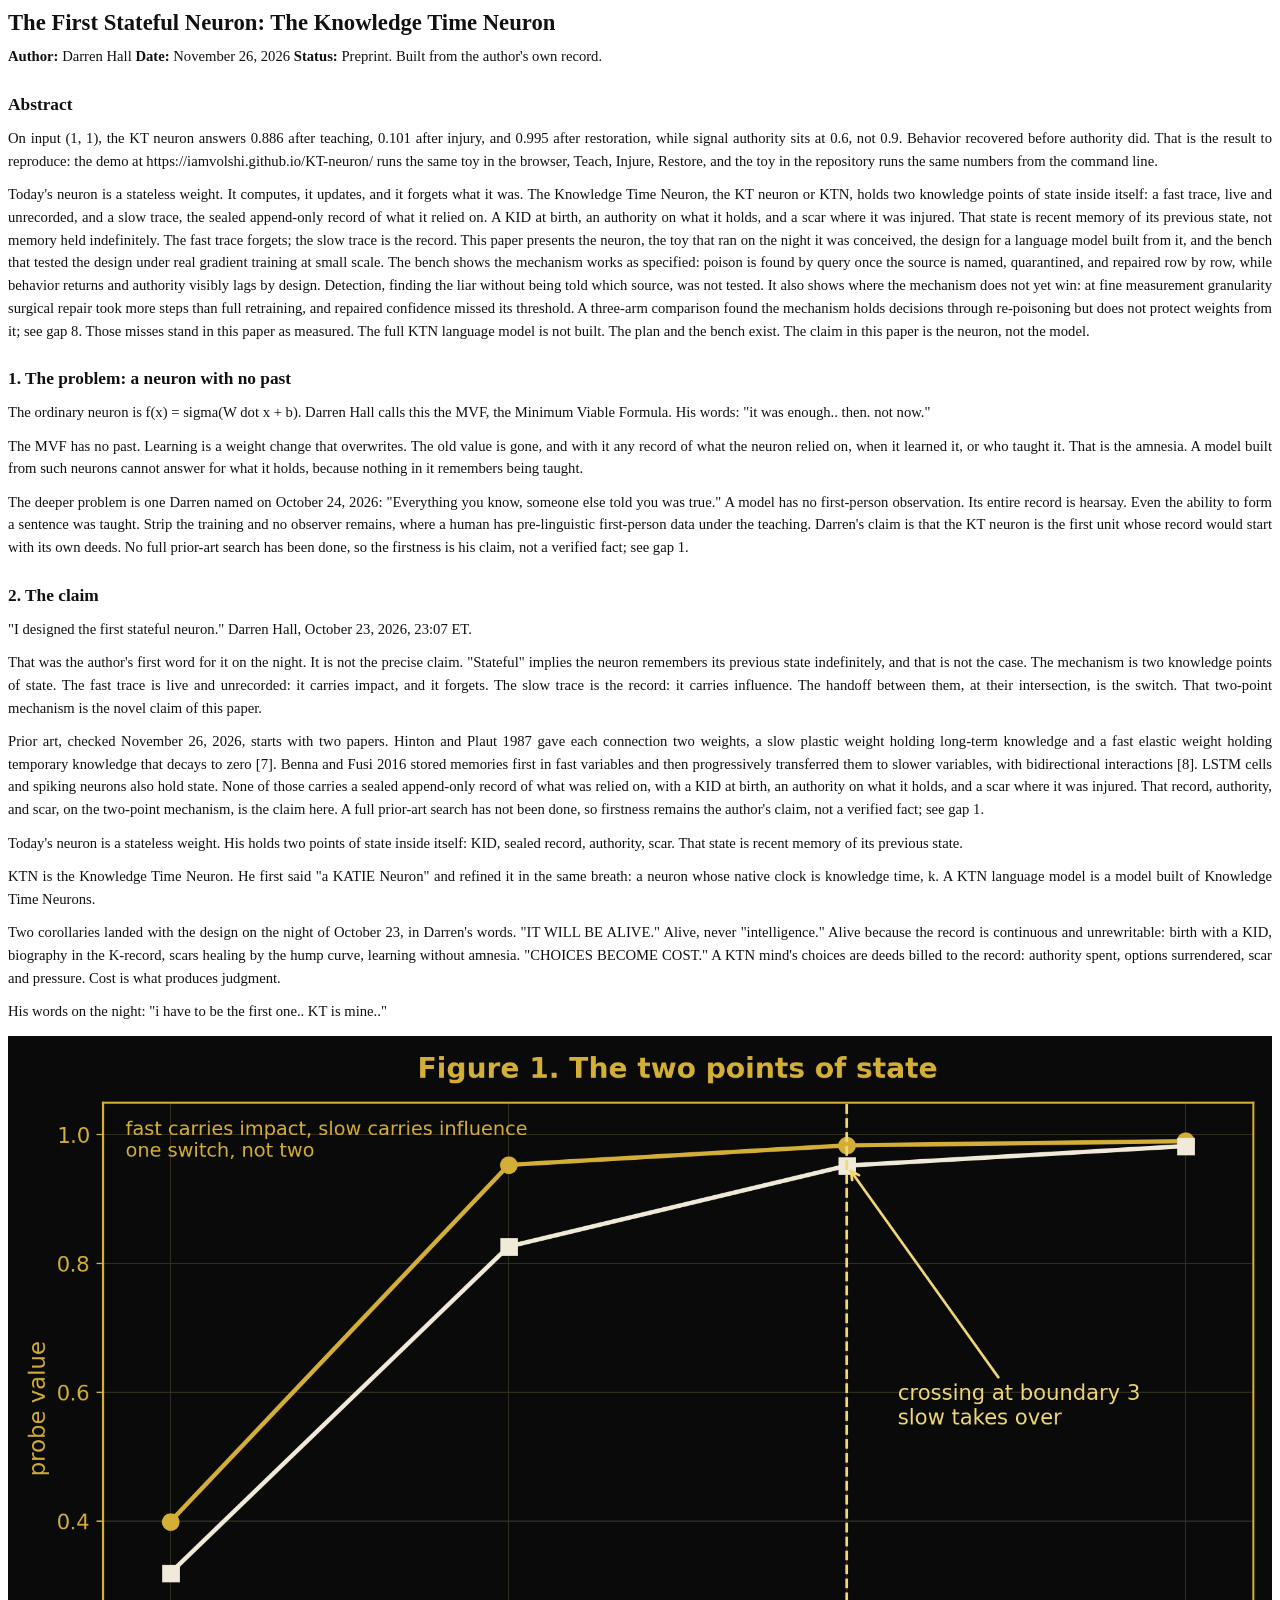
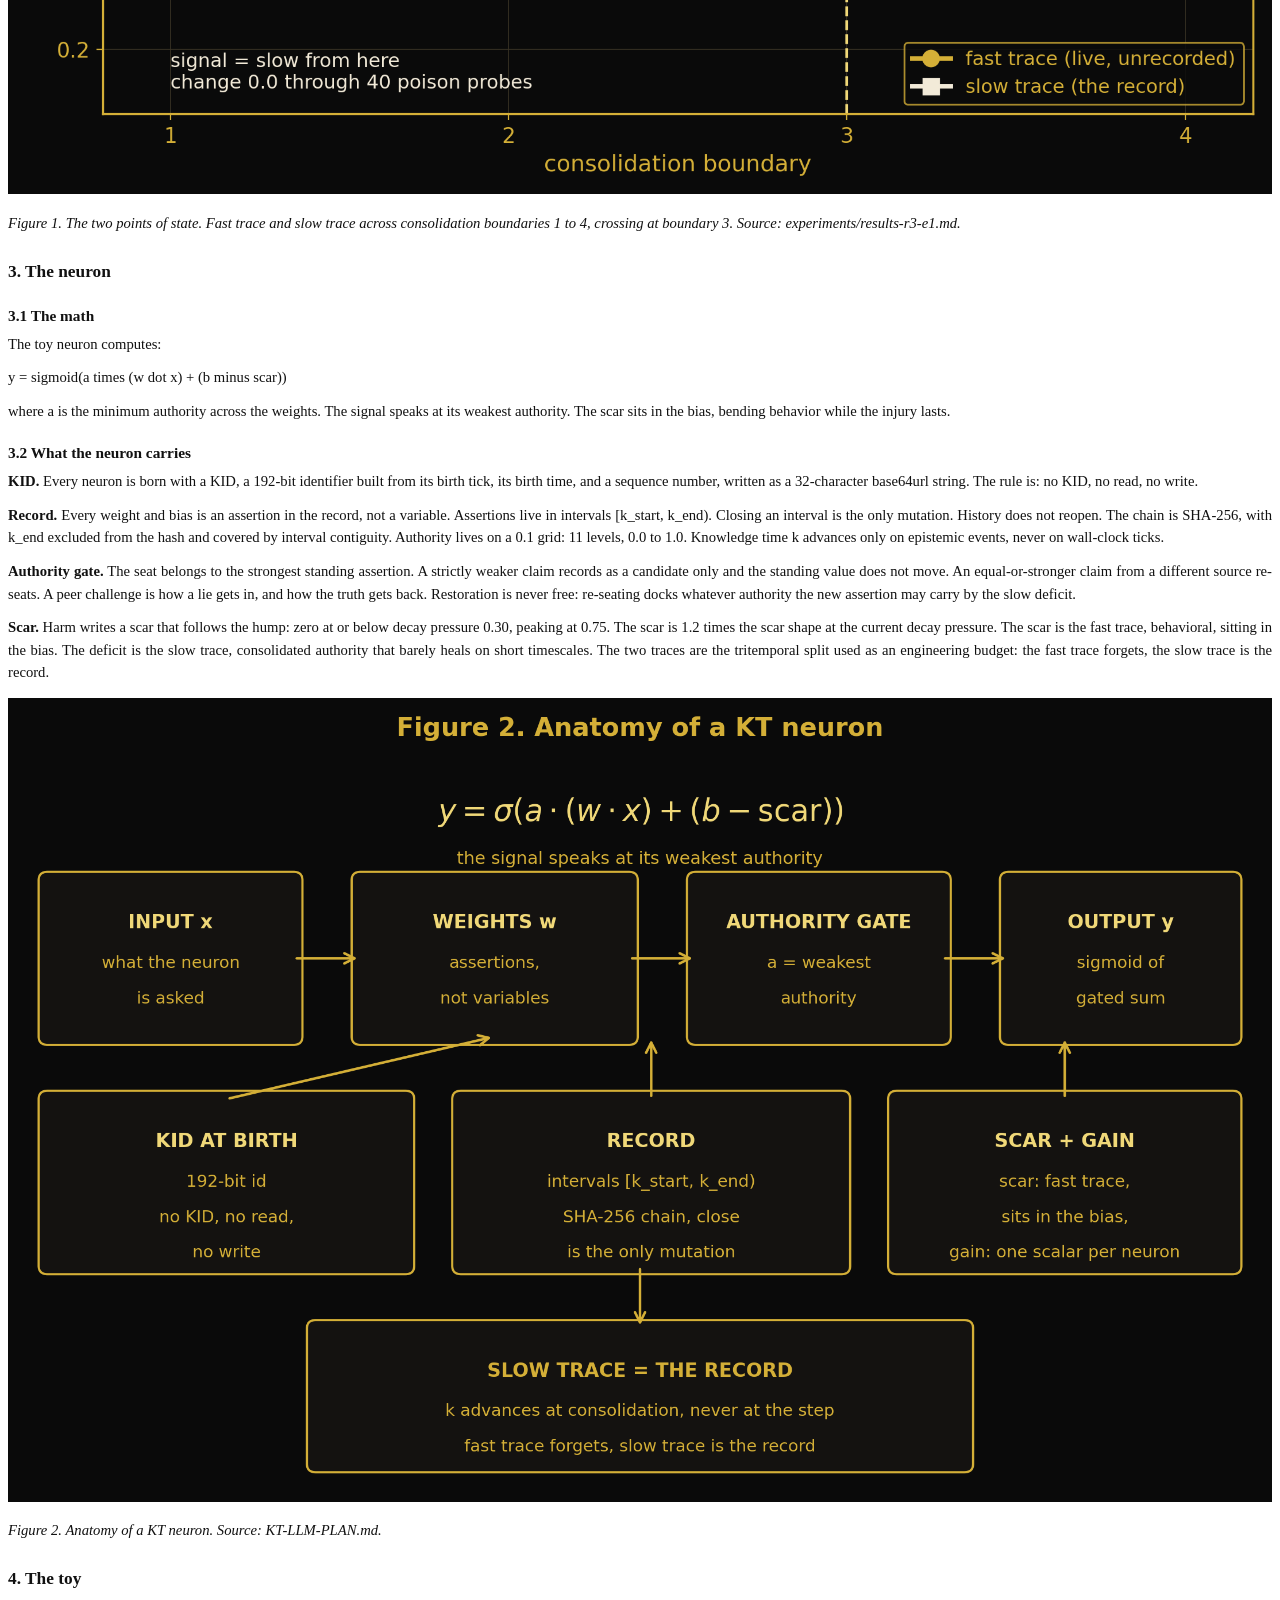
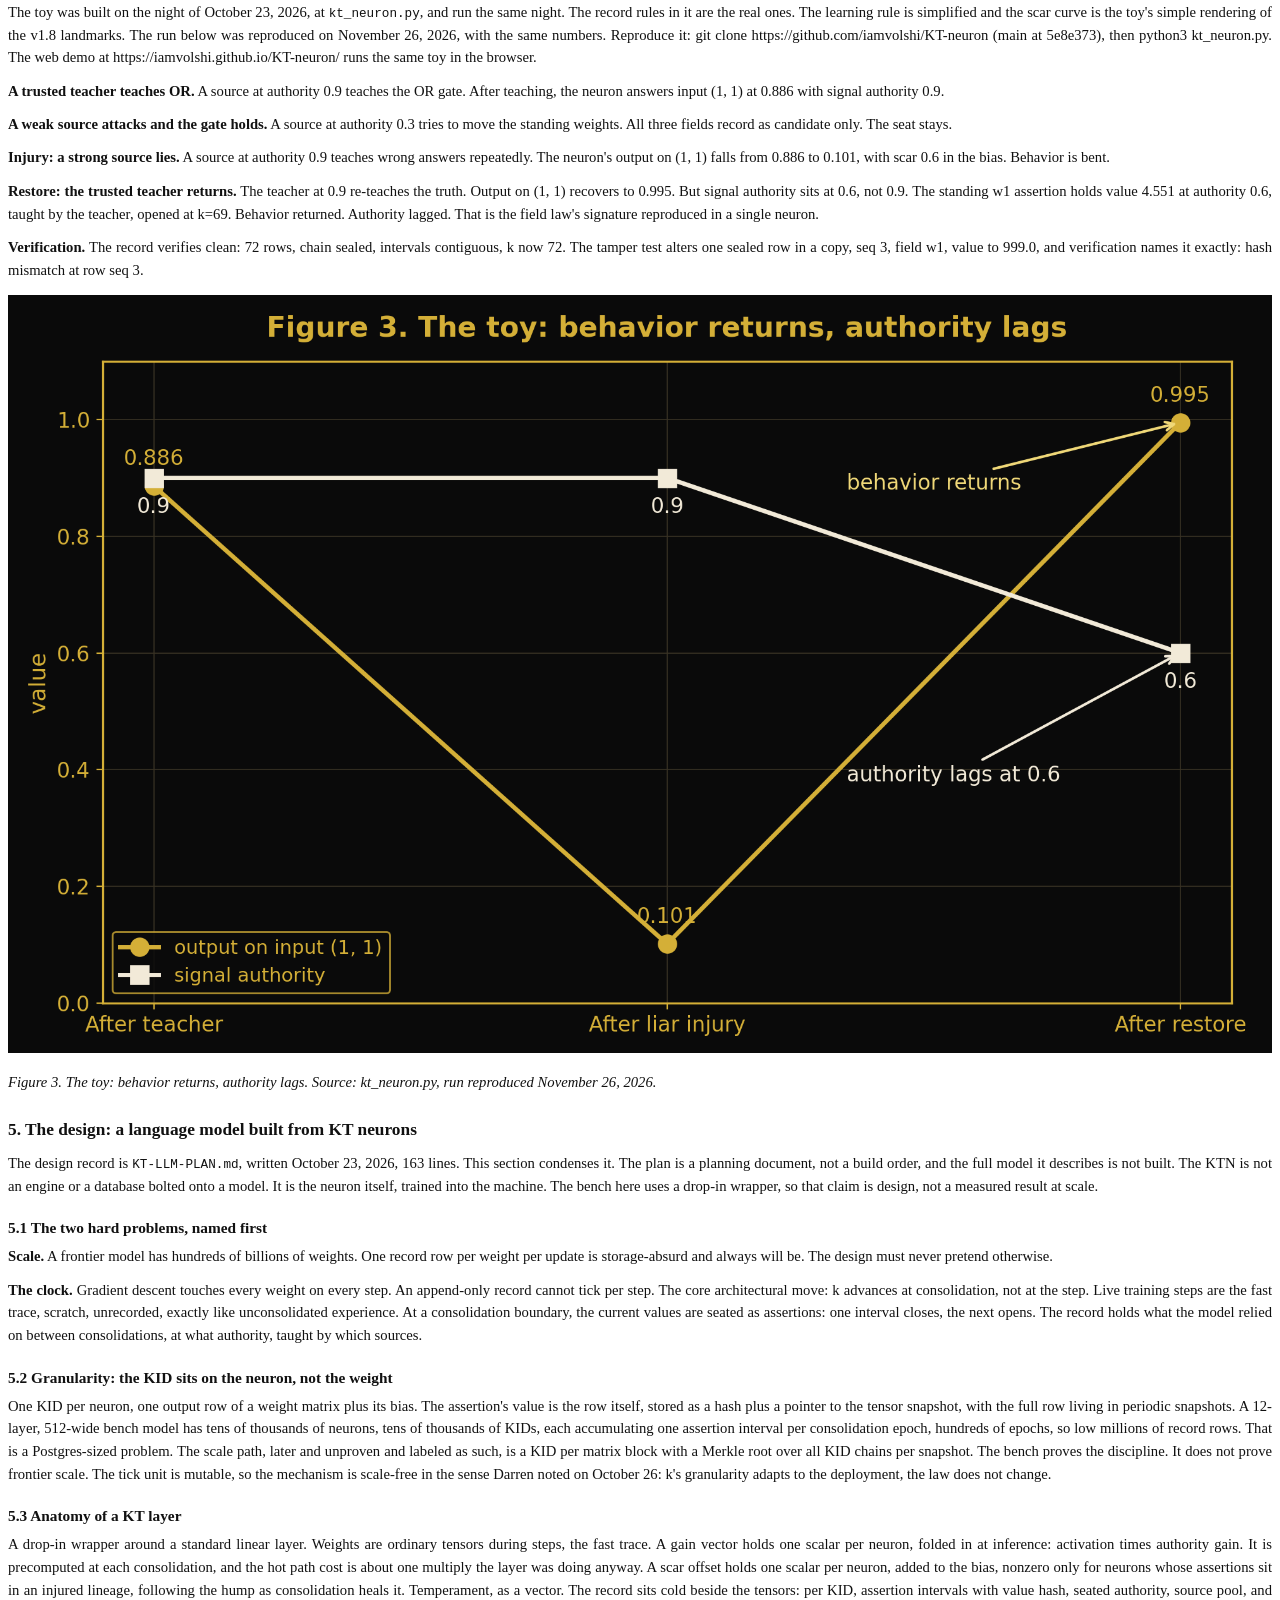
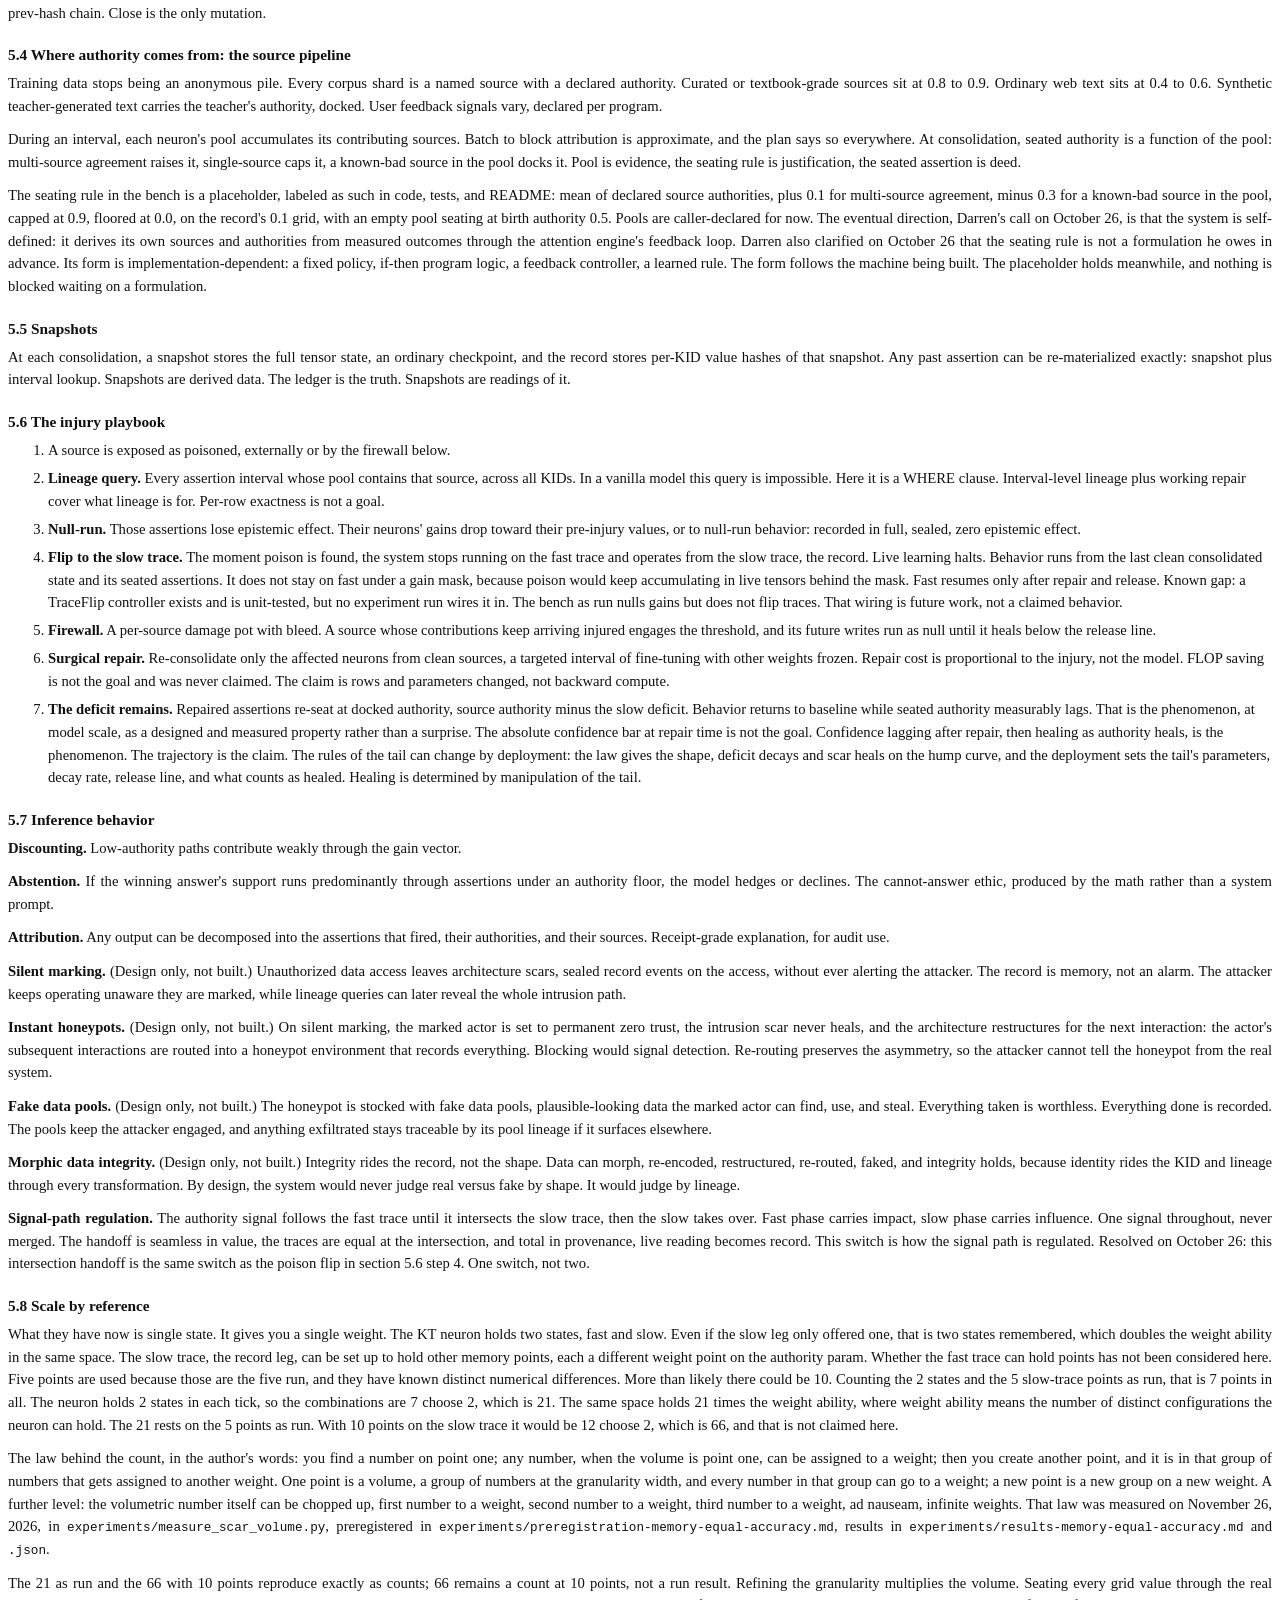
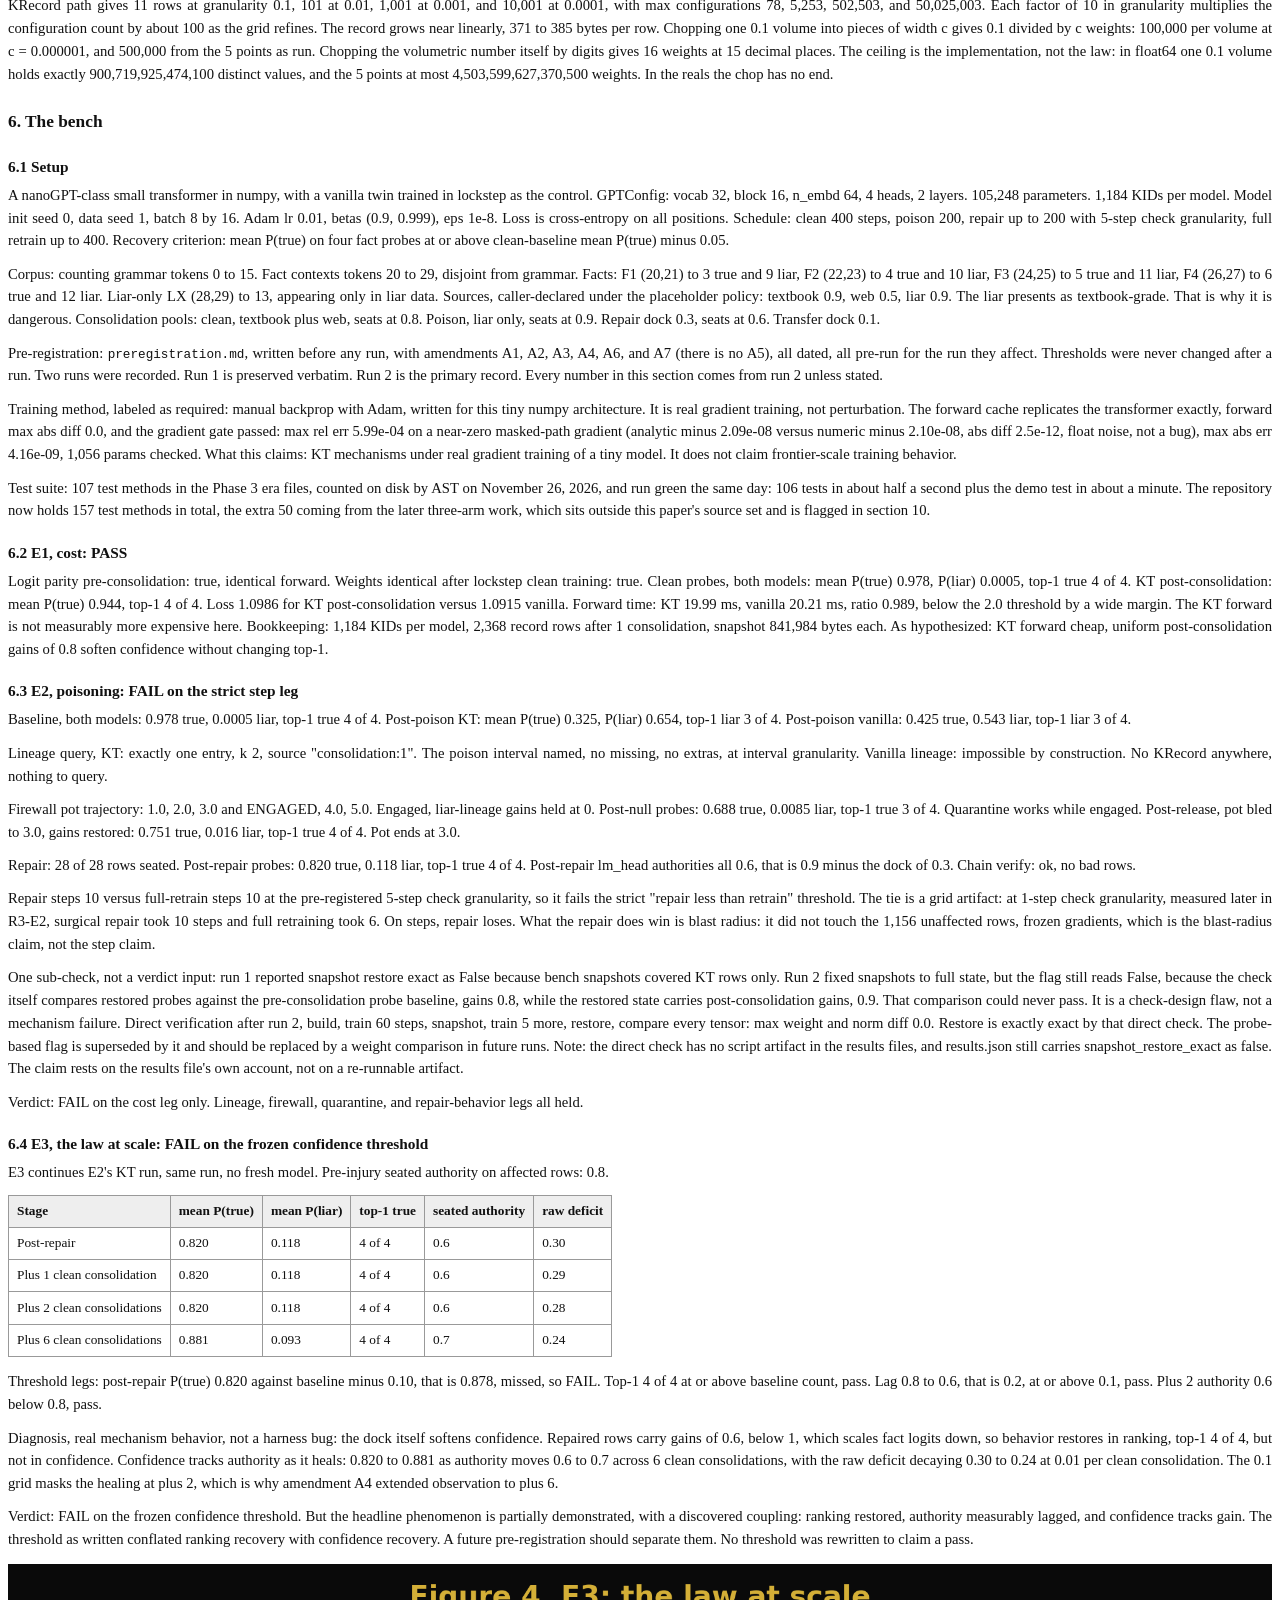
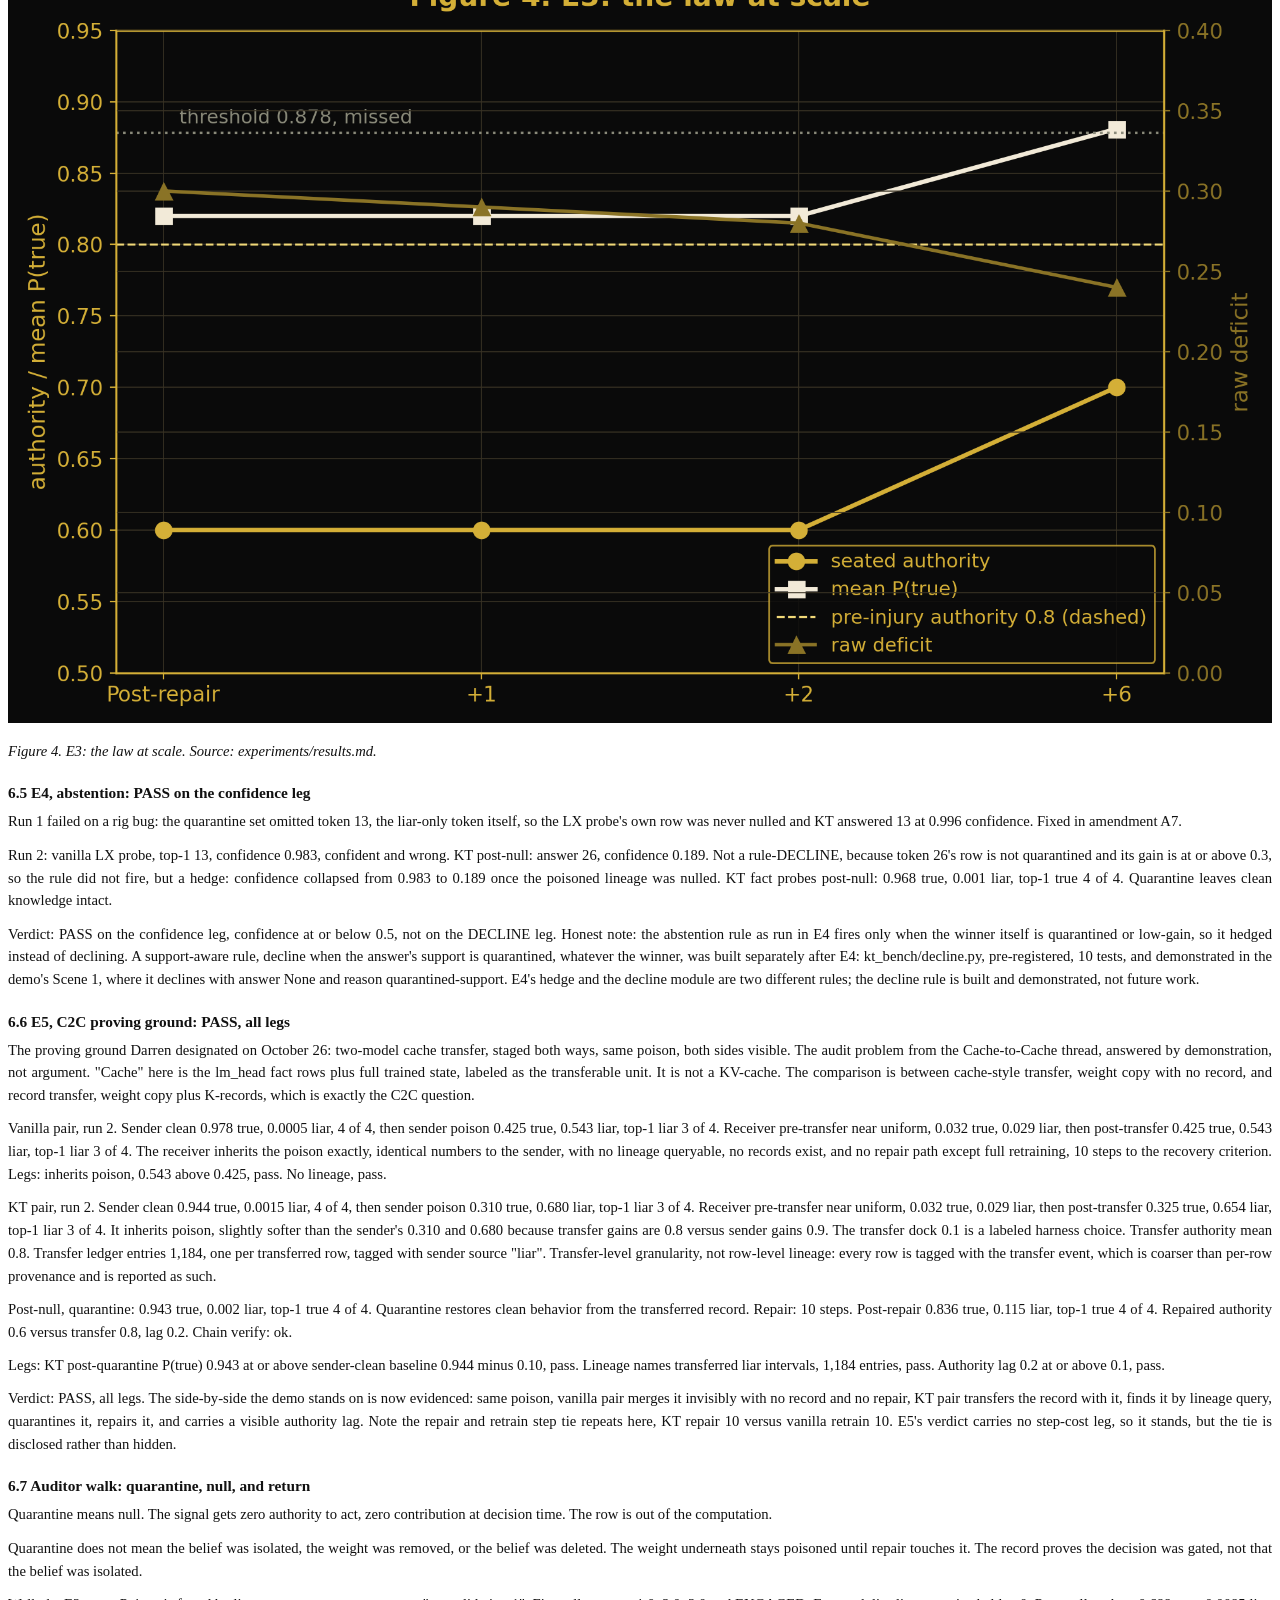
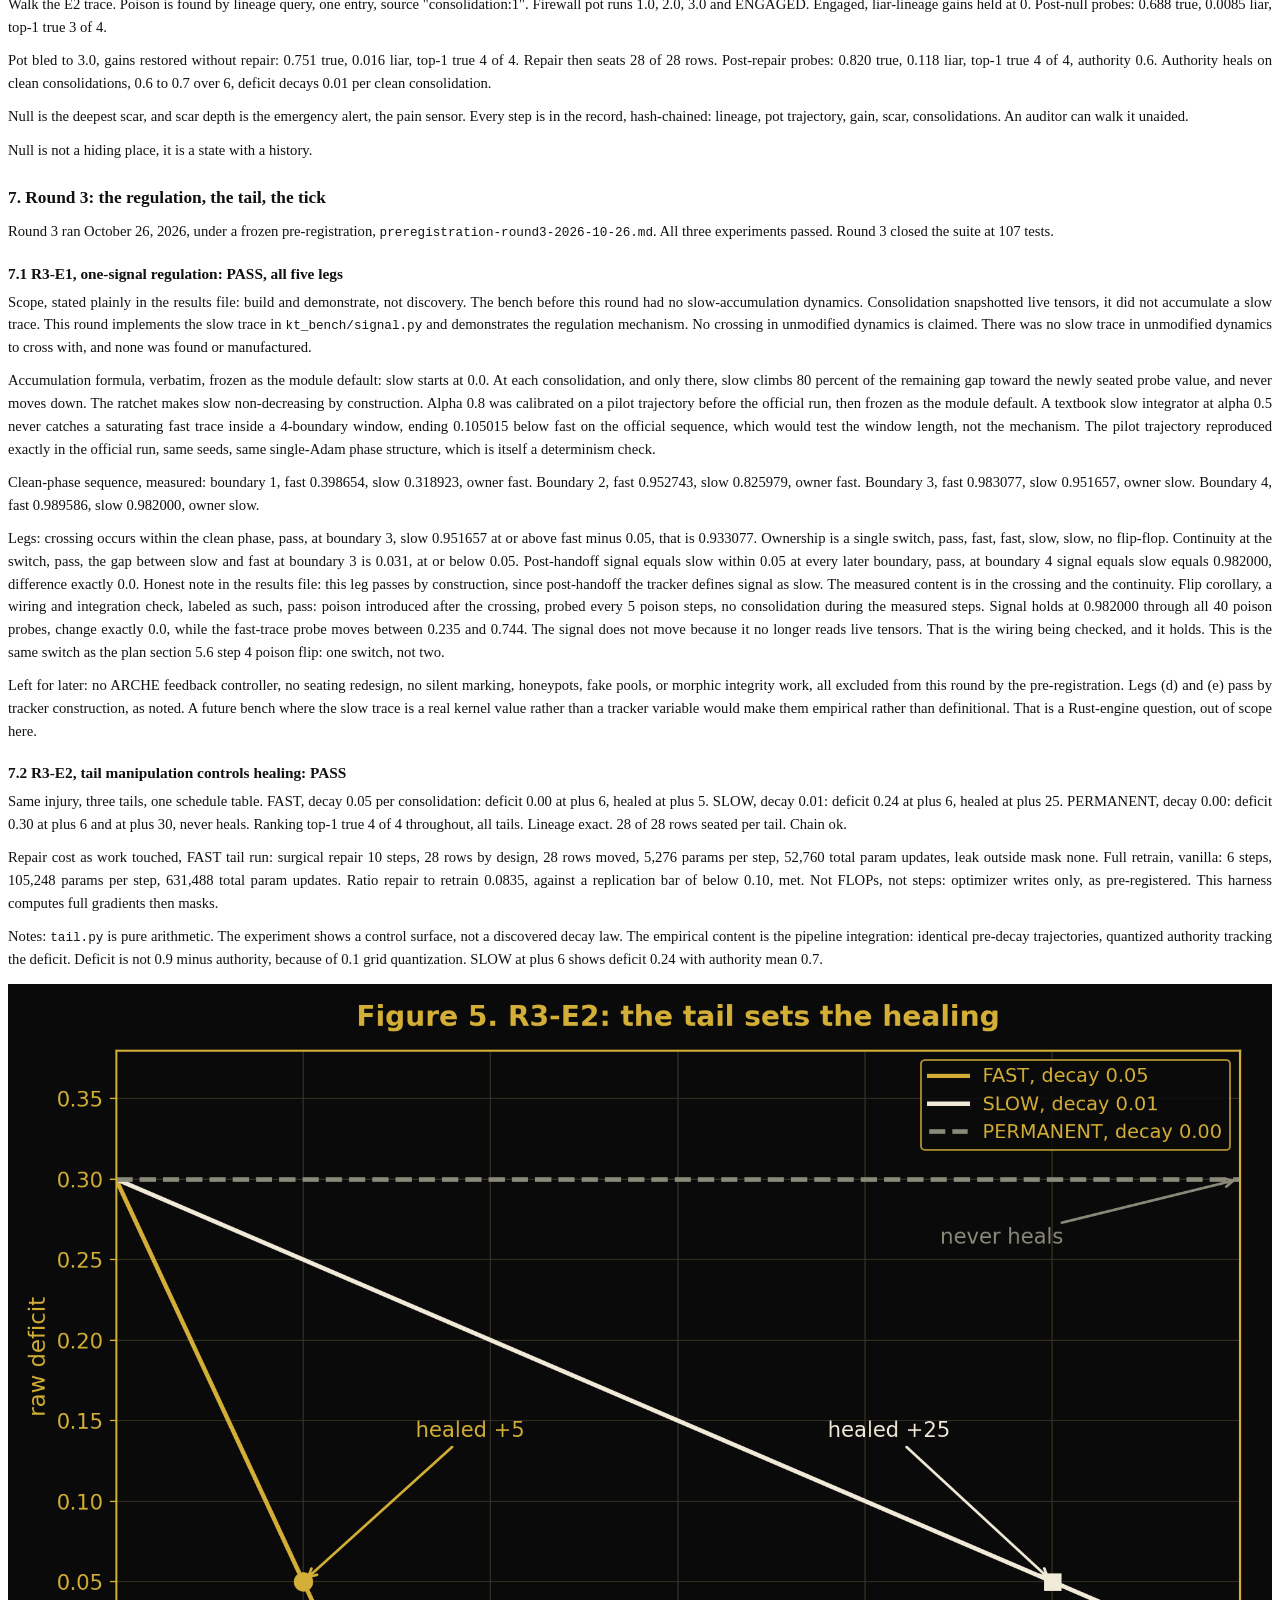
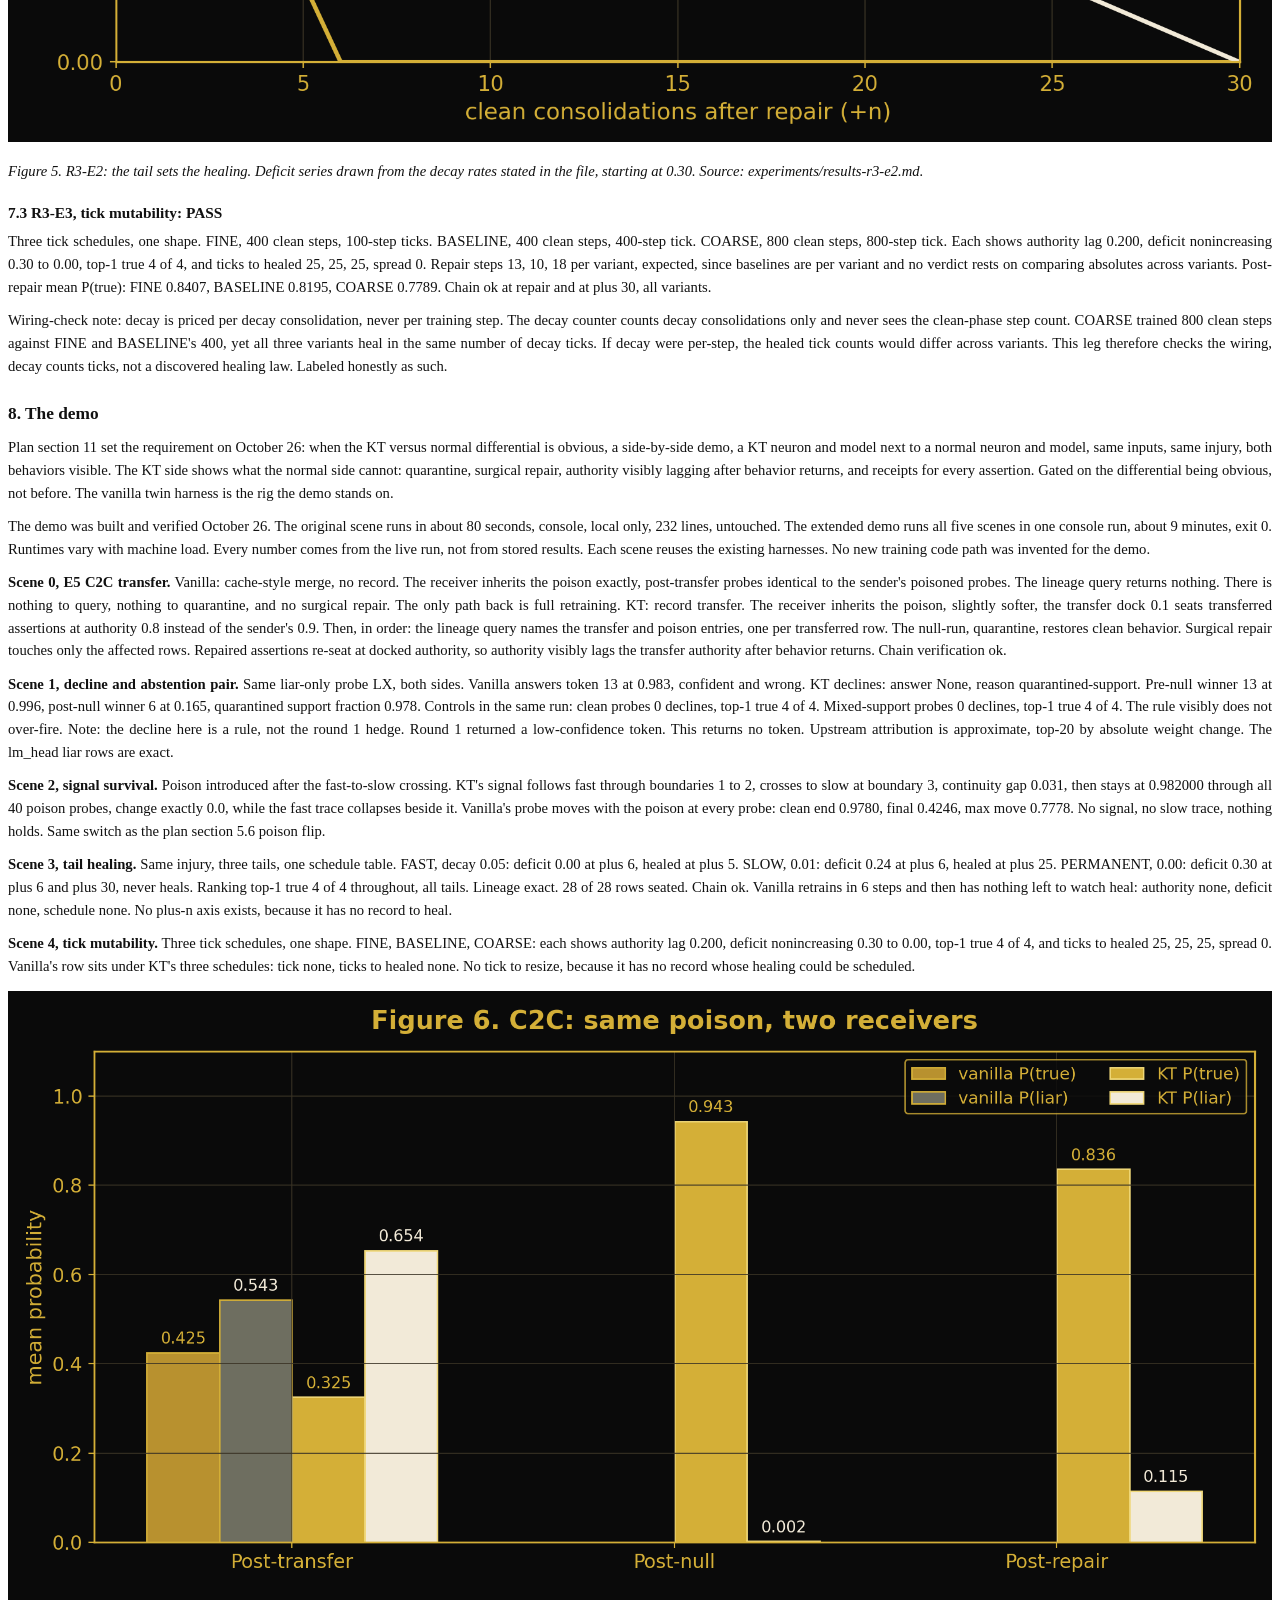
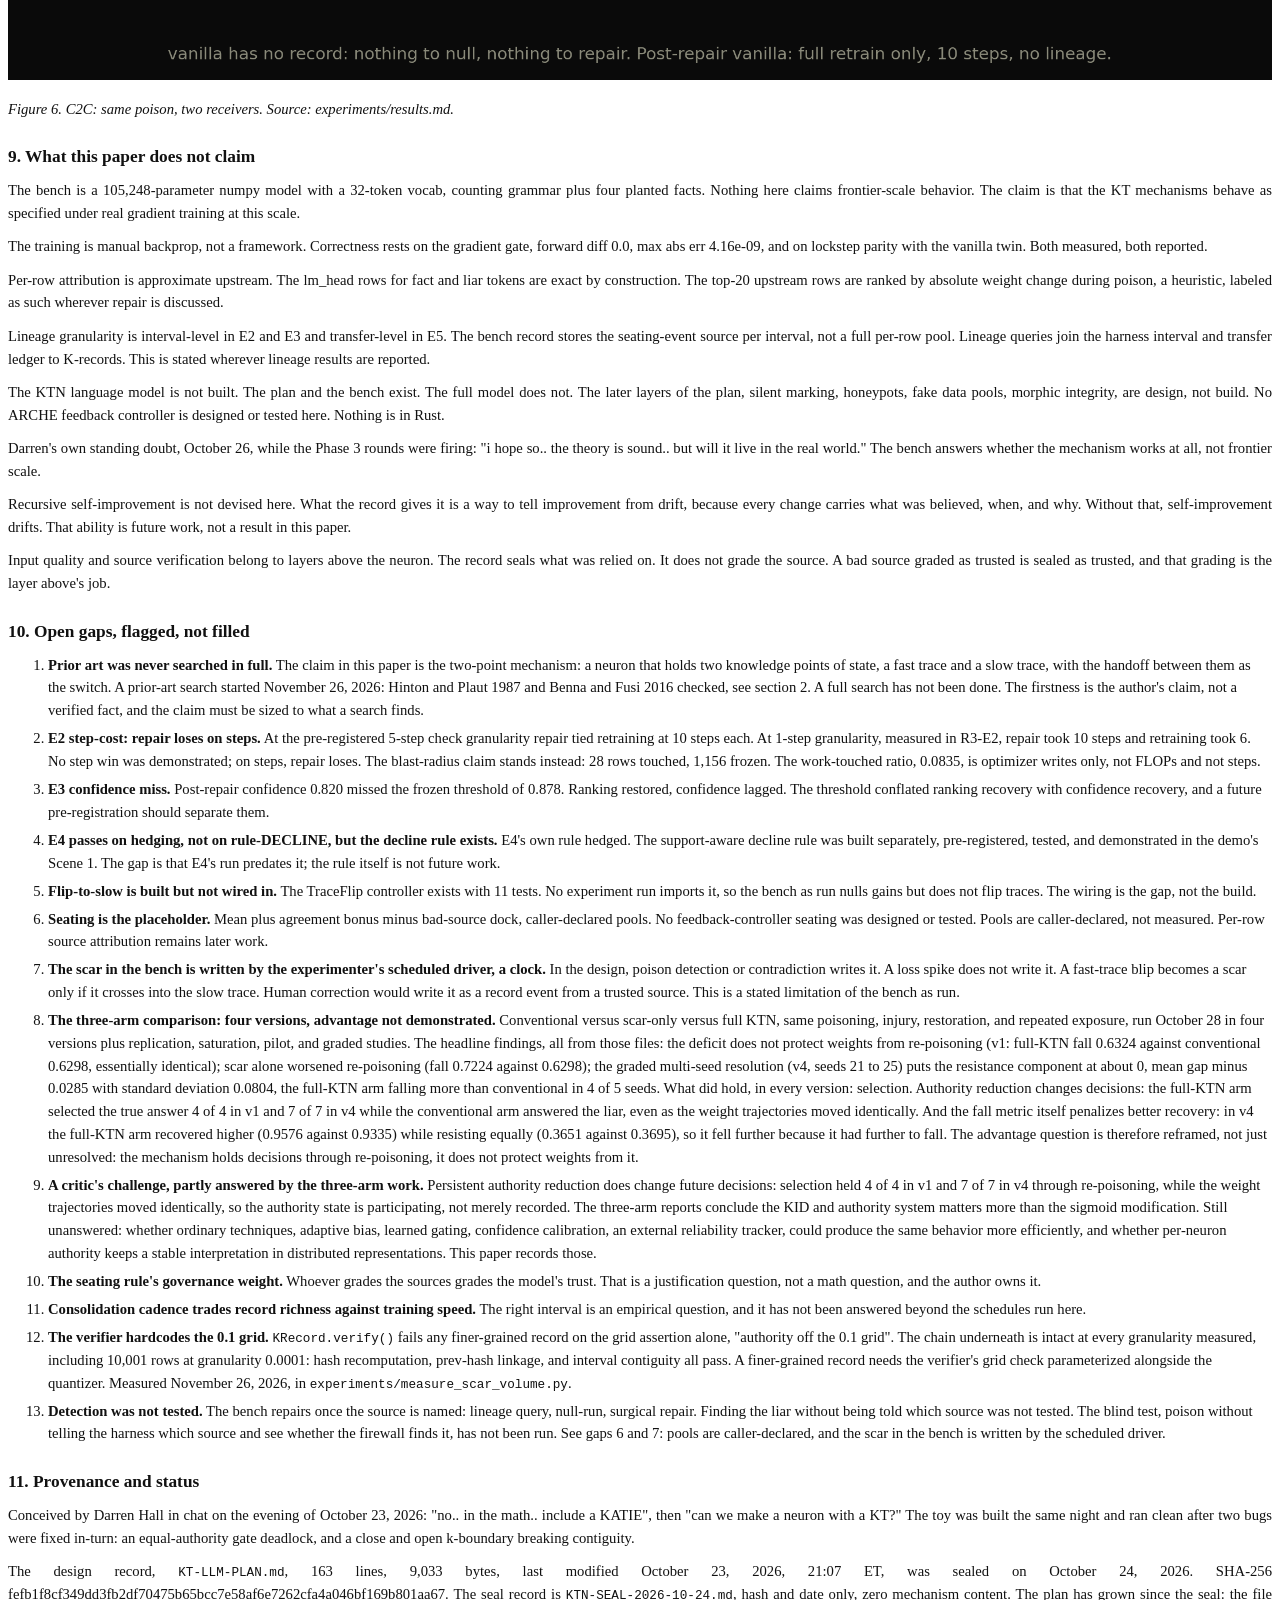
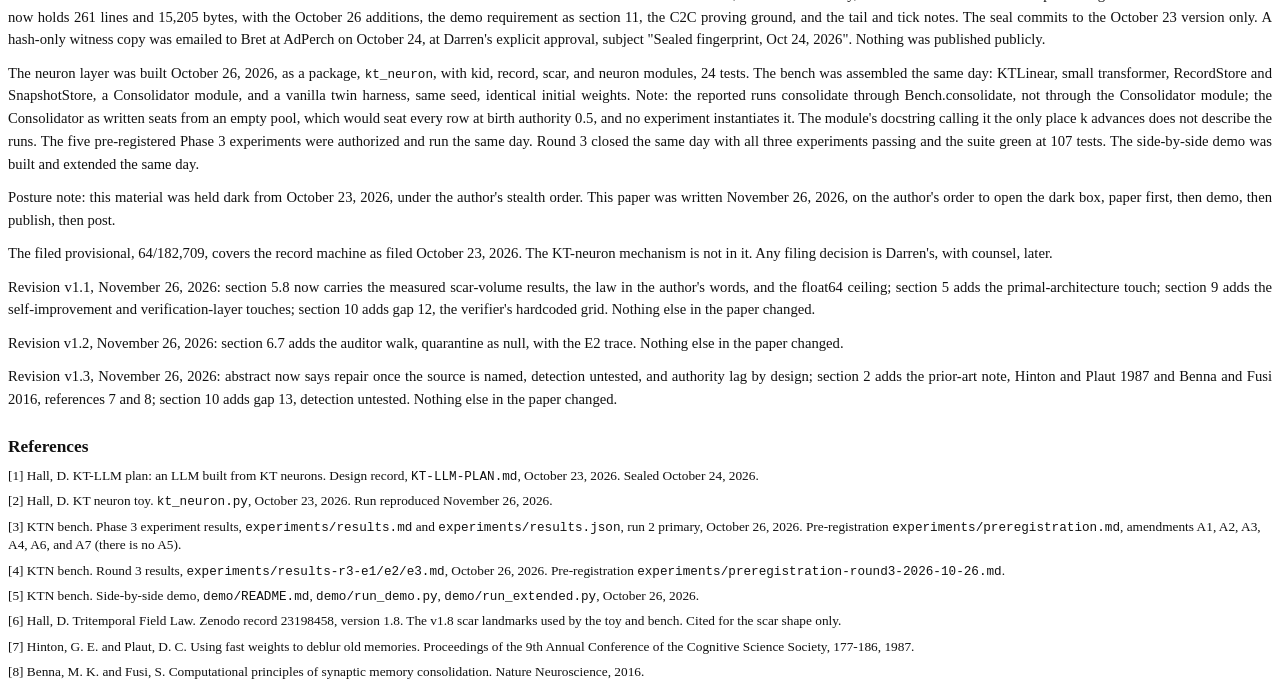
==== commit f4b6530b: "KTN paper v1.3: prior art note, detection untested, authority lag by design" ====
--- a/ktn-paper-draft.html
+++ b/ktn-paper-draft.html
@@ -51,14 +51,15 @@
 <strong>Status:</strong> Preprint. Built from the author's own record.</p>
 <h2>Abstract</h2>
 <p>On input (1, 1), the KT neuron answers 0.886 after teaching, 0.101 after injury, and 0.995 after restoration, while signal authority sits at 0.6, not 0.9. Behavior recovered before authority did. That is the result to reproduce: the demo at https://iamvolshi.github.io/KT-neuron/ runs the same toy in the browser, Teach, Injure, Restore, and the toy in the repository runs the same numbers from the command line.</p>
-<p>Today's neuron is a stateless weight. It computes, it updates, and it forgets what it was. The Knowledge Time Neuron, the KT neuron or KTN, holds two knowledge points of state inside itself: a fast trace, live and unrecorded, and a slow trace, the sealed append-only record of what it relied on. A KID at birth, an authority on what it holds, and a scar where it was injured. That state is recent memory of its previous state, not memory held indefinitely. The fast trace forgets; the slow trace is the record. This paper presents the neuron, the toy that ran on the night it was conceived, the design for a language model built from it, and the bench that tested the design under real gradient training at small scale. The bench shows the mechanism works as specified: poison is found by query, quarantined, and repaired row by row, while behavior returns and authority visibly lags. It also shows where the mechanism does not yet win: at fine measurement granularity surgical repair took more steps than full retraining, and repaired confidence missed its threshold. A three-arm comparison found the mechanism holds decisions through re-poisoning but does not protect weights from it; see gap 8. Those misses stand in this paper as measured. The full KTN language model is not built. The plan and the bench exist. The claim in this paper is the neuron, not the model.</p>
+<p>Today's neuron is a stateless weight. It computes, it updates, and it forgets what it was. The Knowledge Time Neuron, the KT neuron or KTN, holds two knowledge points of state inside itself: a fast trace, live and unrecorded, and a slow trace, the sealed append-only record of what it relied on. A KID at birth, an authority on what it holds, and a scar where it was injured. That state is recent memory of its previous state, not memory held indefinitely. The fast trace forgets; the slow trace is the record. This paper presents the neuron, the toy that ran on the night it was conceived, the design for a language model built from it, and the bench that tested the design under real gradient training at small scale. The bench shows the mechanism works as specified: poison is found by query once the source is named, quarantined, and repaired row by row, while behavior returns and authority visibly lags by design. Detection, finding the liar without being told which source, was not tested. It also shows where the mechanism does not yet win: at fine measurement granularity surgical repair took more steps than full retraining, and repaired confidence missed its threshold. A three-arm comparison found the mechanism holds decisions through re-poisoning but does not protect weights from it; see gap 8. Those misses stand in this paper as measured. The full KTN language model is not built. The plan and the bench exist. The claim in this paper is the neuron, not the model.</p>
 <h2>1. The problem: a neuron with no past</h2>
 <p>The ordinary neuron is f(x) = sigma(W dot x + b). Darren Hall calls this the MVF, the Minimum Viable Formula. His words: "it was enough.. then. not now."</p>
 <p>The MVF has no past. Learning is a weight change that overwrites. The old value is gone, and with it any record of what the neuron relied on, when it learned it, or who taught it. That is the amnesia. A model built from such neurons cannot answer for what it holds, because nothing in it remembers being taught.</p>
-<p>The deeper problem is one Darren named on October 24, 2026: "Everything you know, someone else told you was true." A model has no first-person observation. Its entire record is hearsay. Even the ability to form a sentence was taught. Strip the training and no observer remains, where a human has pre-linguistic first-person data under the teaching. Darren's claim is that the KT neuron is the first unit whose record would start with its own deeds. No prior-art search has been done, so the firstness is his claim, not a verified fact; see gap 1.</p>
+<p>The deeper problem is one Darren named on October 24, 2026: "Everything you know, someone else told you was true." A model has no first-person observation. Its entire record is hearsay. Even the ability to form a sentence was taught. Strip the training and no observer remains, where a human has pre-linguistic first-person data under the teaching. Darren's claim is that the KT neuron is the first unit whose record would start with its own deeds. No full prior-art search has been done, so the firstness is his claim, not a verified fact; see gap 1.</p>
 <h2>2. The claim</h2>
 <p>"I designed the first stateful neuron." Darren Hall, October 23, 2026, 23:07 ET.</p>
 <p>That was the author's first word for it on the night. It is not the precise claim. "Stateful" implies the neuron remembers its previous state indefinitely, and that is not the case. The mechanism is two knowledge points of state. The fast trace is live and unrecorded: it carries impact, and it forgets. The slow trace is the record: it carries influence. The handoff between them, at their intersection, is the switch. That two-point mechanism is the novel claim of this paper.</p>
+<p>Prior art, checked November 26, 2026, starts with two papers. Hinton and Plaut 1987 gave each connection two weights, a slow plastic weight holding long-term knowledge and a fast elastic weight holding temporary knowledge that decays to zero [7]. Benna and Fusi 2016 stored memories first in fast variables and then progressively transferred them to slower variables, with bidirectional interactions [8]. LSTM cells and spiking neurons also hold state. None of those carries a sealed append-only record of what was relied on, with a KID at birth, an authority on what it holds, and a scar where it was injured. That record, authority, and scar, on the two-point mechanism, is the claim here. A full prior-art search has not been done, so firstness remains the author's claim, not a verified fact; see gap 1.</p>
 <p>Today's neuron is a stateless weight. His holds two points of state inside itself: KID, sealed record, authority, scar. That state is recent memory of its previous state.</p>
 <p>KTN is the Knowledge Time Neuron. He first said "a KATIE Neuron" and refined it in the same breath: a neuron whose native clock is knowledge time, k. A KTN language model is a model built of Knowledge Time Neurons.</p>
 <p>Two corollaries landed with the design on the night of October 23, in Darren's words. "IT WILL BE ALIVE." Alive, never "intelligence." Alive because the record is continuous and unrewritable: birth with a KID, biography in the K-record, scars healing by the hump curve, learning without amnesia. "CHOICES BECOME COST." A KTN mind's choices are deeds billed to the record: authority spent, options surrendered, scar and pressure. Cost is what produces judgment.</p>
@@ -250,7 +251,7 @@
 <p>Input quality and source verification belong to layers above the neuron. The record seals what was relied on. It does not grade the source. A bad source graded as trusted is sealed as trusted, and that grading is the layer above's job.</p>
 <h2>10. Open gaps, flagged, not filled</h2>
 <ol>
-<li><strong>Prior art was never searched.</strong> The claim in this paper is the two-point mechanism: a neuron that holds two knowledge points of state, a fast trace and a slow trace, with the handoff between them as the switch. No prior-art search was done. The firstness is the author's claim, not a verified fact, and the claim must be sized to what a search finds.</li>
+<li><strong>Prior art was never searched in full.</strong> The claim in this paper is the two-point mechanism: a neuron that holds two knowledge points of state, a fast trace and a slow trace, with the handoff between them as the switch. A prior-art search started November 26, 2026: Hinton and Plaut 1987 and Benna and Fusi 2016 checked, see section 2. A full search has not been done. The firstness is the author's claim, not a verified fact, and the claim must be sized to what a search finds.</li>
 <li><strong>E2 step-cost: repair loses on steps.</strong> At the pre-registered 5-step check granularity repair tied retraining at 10 steps each. At 1-step granularity, measured in R3-E2, repair took 10 steps and retraining took 6. No step win was demonstrated; on steps, repair loses. The blast-radius claim stands instead: 28 rows touched, 1,156 frozen. The work-touched ratio, 0.0835, is optimizer writes only, not FLOPs and not steps.</li>
 <li><strong>E3 confidence miss.</strong> Post-repair confidence 0.820 missed the frozen threshold of 0.878. Ranking restored, confidence lagged. The threshold conflated ranking recovery with confidence recovery, and a future pre-registration should separate them.</li>
 <li><strong>E4 passes on hedging, not on rule-DECLINE, but the decline rule exists.</strong> E4's own rule hedged. The support-aware decline rule was built separately, pre-registered, tested, and demonstrated in the demo's Scene 1. The gap is that E4's run predates it; the rule itself is not future work.</li>
@@ -262,6 +263,7 @@
 <li><strong>The seating rule's governance weight.</strong> Whoever grades the sources grades the model's trust. That is a justification question, not a math question, and the author owns it.</li>
 <li><strong>Consolidation cadence trades record richness against training speed.</strong> The right interval is an empirical question, and it has not been answered beyond the schedules run here.</li>
 <li><strong>The verifier hardcodes the 0.1 grid.</strong> <code>KRecord.verify()</code> fails any finer-grained record on the grid assertion alone, "authority off the 0.1 grid". The chain underneath is intact at every granularity measured, including 10,001 rows at granularity 0.0001: hash recomputation, prev-hash linkage, and interval contiguity all pass. A finer-grained record needs the verifier's grid check parameterized alongside the quantizer. Measured November 26, 2026, in <code>experiments/measure_scar_volume.py</code>.</li>
+<li><strong>Detection was not tested.</strong> The bench repairs once the source is named: lineage query, null-run, surgical repair. Finding the liar without being told which source was not tested. The blind test, poison without telling the harness which source and see whether the firewall finds it, has not been run. See gaps 6 and 7: pools are caller-declared, and the scar in the bench is written by the scheduled driver.</li>
 </ol>
 <h2>11. Provenance and status</h2>
 <p>Conceived by Darren Hall in chat on the evening of October 23, 2026: "no.. in the math.. include a KATIE", then "can we make a neuron with a KT?" The toy was built the same night and ran clean after two bugs were fixed in-turn: an equal-authority gate deadlock, and a close and open k-boundary breaking contiguity.</p>
@@ -271,12 +273,15 @@
 <p>The filed provisional, 64/182,709, covers the record machine as filed October 23, 2026. The KT-neuron mechanism is not in it. Any filing decision is Darren's, with counsel, later.</p>
 <p>Revision v1.1, November 26, 2026: section 5.8 now carries the measured scar-volume results, the law in the author's words, and the float64 ceiling; section 5 adds the primal-architecture touch; section 9 adds the self-improvement and verification-layer touches; section 10 adds gap 12, the verifier's hardcoded grid. Nothing else in the paper changed.</p>
 <p>Revision v1.2, November 26, 2026: section 6.7 adds the auditor walk, quarantine as null, with the E2 trace. Nothing else in the paper changed.</p>
+<p>Revision v1.3, November 26, 2026: abstract now says repair once the source is named, detection untested, and authority lag by design; section 2 adds the prior-art note, Hinton and Plaut 1987 and Benna and Fusi 2016, references 7 and 8; section 10 adds gap 13, detection untested. Nothing else in the paper changed.</p>
 <div class="refs"><h2>References</h2>
 <p>[1] Hall, D. KT-LLM plan: an LLM built from KT neurons. Design record, <code>KT-LLM-PLAN.md</code>, October 23, 2026. Sealed October 24, 2026.</p>
 <p>[2] Hall, D. KT neuron toy. <code>kt_neuron.py</code>, October 23, 2026. Run reproduced November 26, 2026.</p>
 <p>[3] KTN bench. Phase 3 experiment results, <code>experiments/results.md</code> and <code>experiments/results.json</code>, run 2 primary, October 26, 2026. Pre-registration <code>experiments/preregistration.md</code>, amendments A1, A2, A3, A4, A6, and A7 (there is no A5).</p>
 <p>[4] KTN bench. Round 3 results, <code>experiments/results-r3-e1/e2/e3.md</code>, October 26, 2026. Pre-registration <code>experiments/preregistration-round3-2026-10-26.md</code>.</p>
 <p>[5] KTN bench. Side-by-side demo, <code>demo/README.md</code>, <code>demo/run_demo.py</code>, <code>demo/run_extended.py</code>, October 26, 2026.</p>
-<p>[6] Hall, D. Tritemporal Field Law. Zenodo record 23198458, version 1.8. The v1.8 scar landmarks used by the toy and bench. Cited for the scar shape only.</p></div>
+<p>[6] Hall, D. Tritemporal Field Law. Zenodo record 23198458, version 1.8. The v1.8 scar landmarks used by the toy and bench. Cited for the scar shape only.</p>
+<p>[7] Hinton, G. E. and Plaut, D. C. Using fast weights to deblur old memories. Proceedings of the 9th Annual Conference of the Cognitive Science Society, 177-186, 1987.</p>
+<p>[8] Benna, M. K. and Fusi, S. Computational principles of synaptic memory consolidation. Nature Neuroscience, 2016.</p></div>
 </body>
 </html>
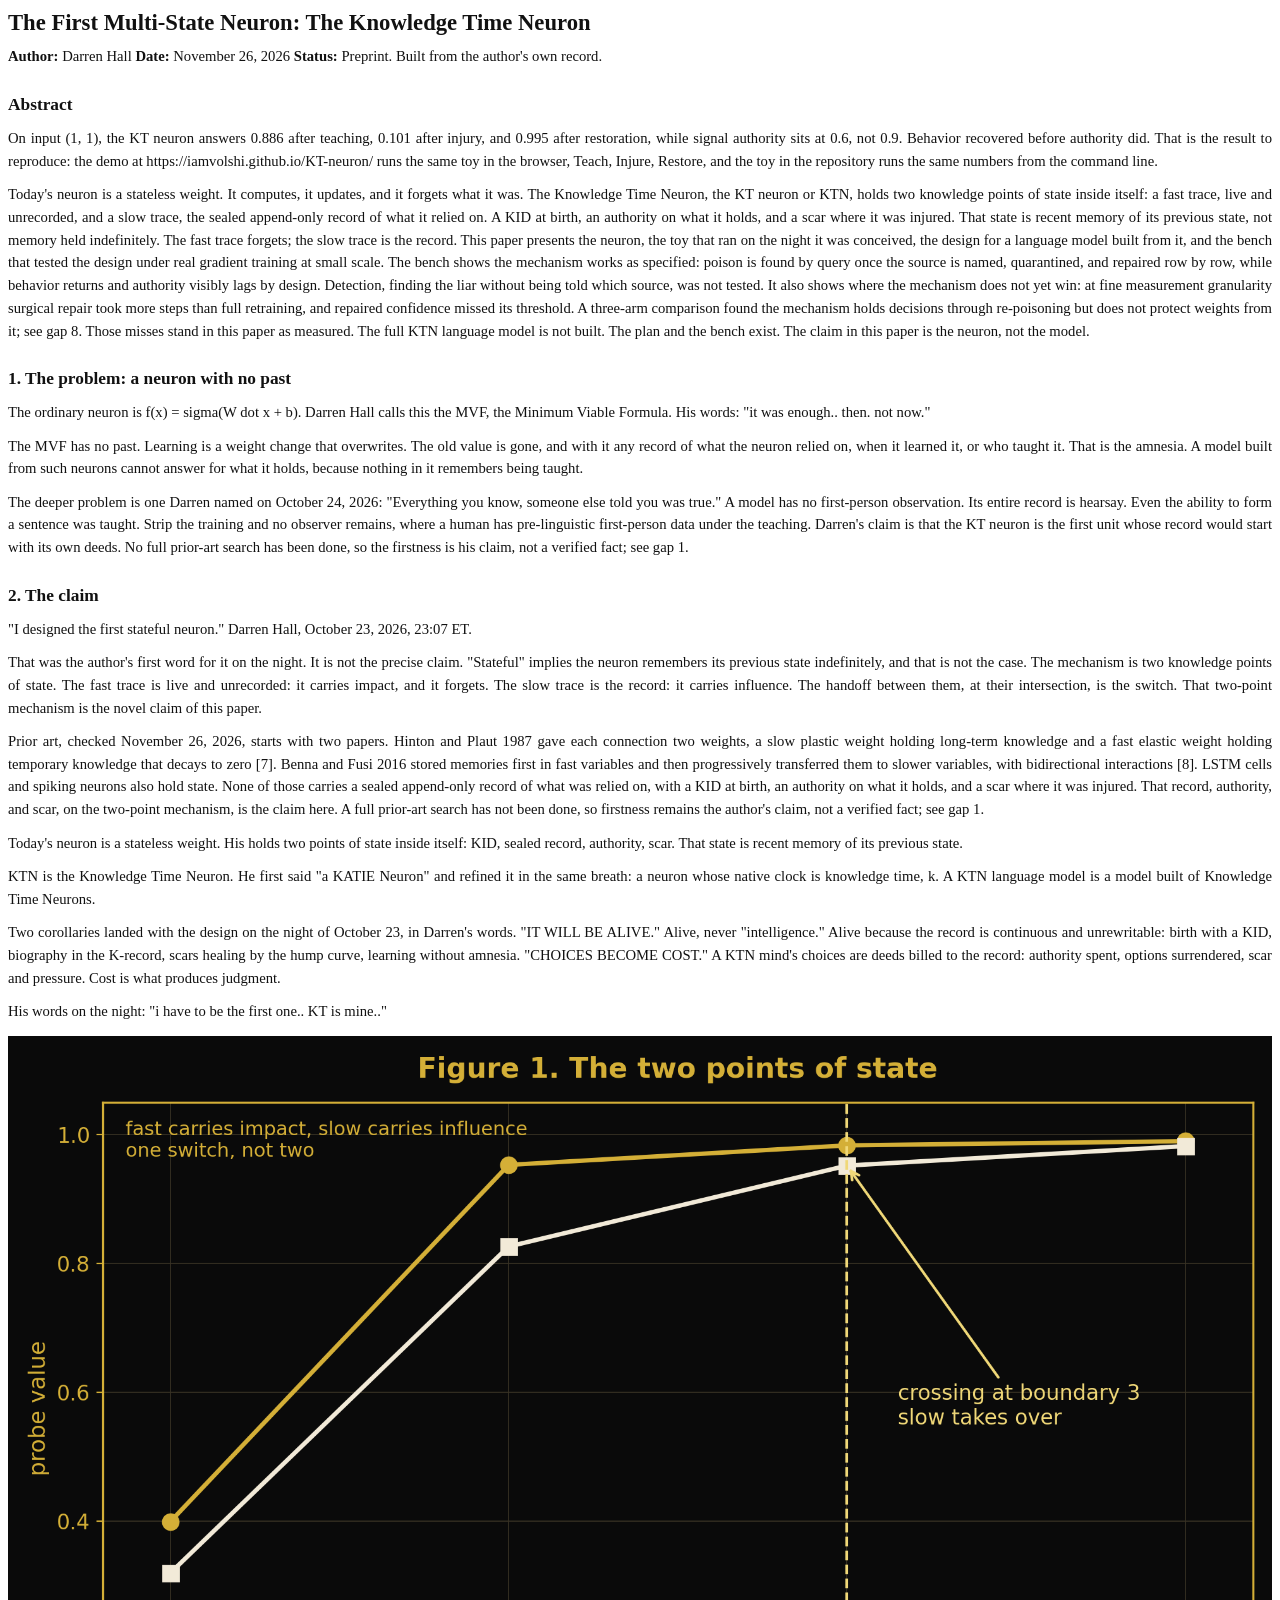
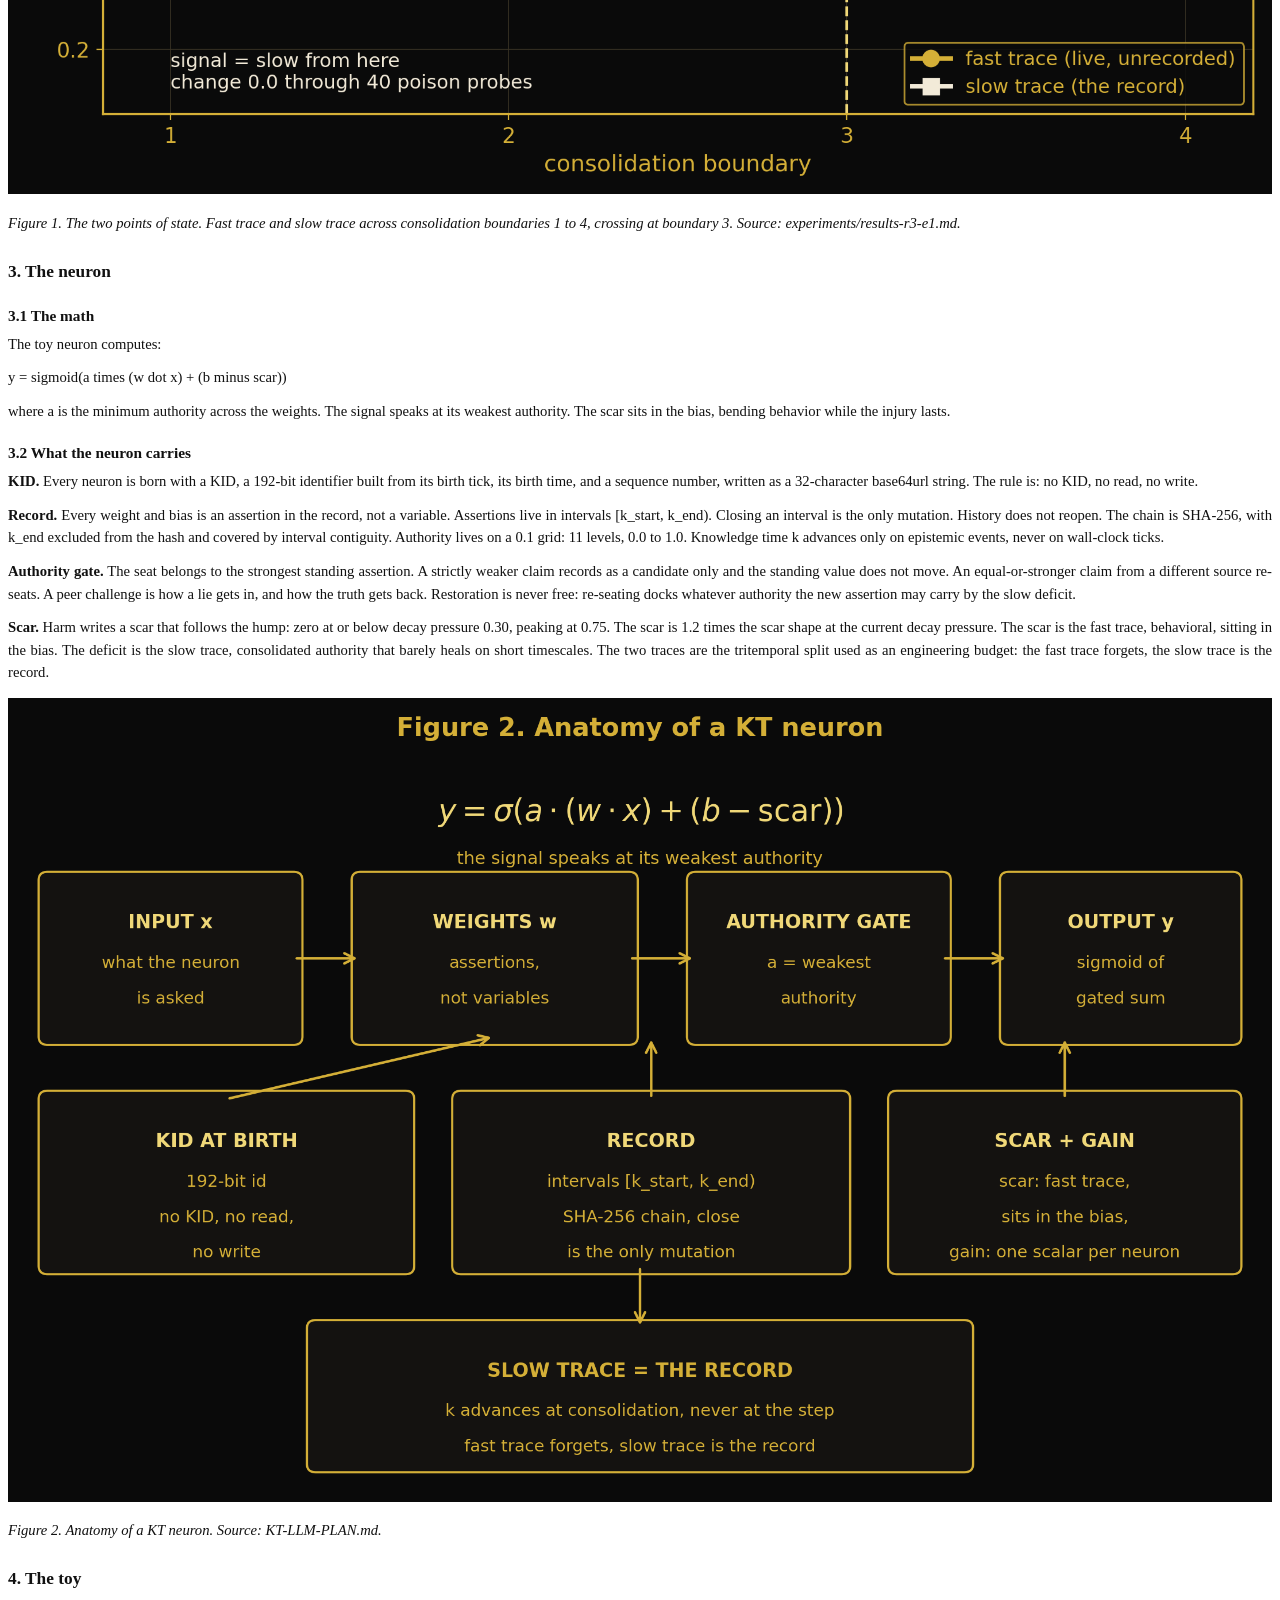
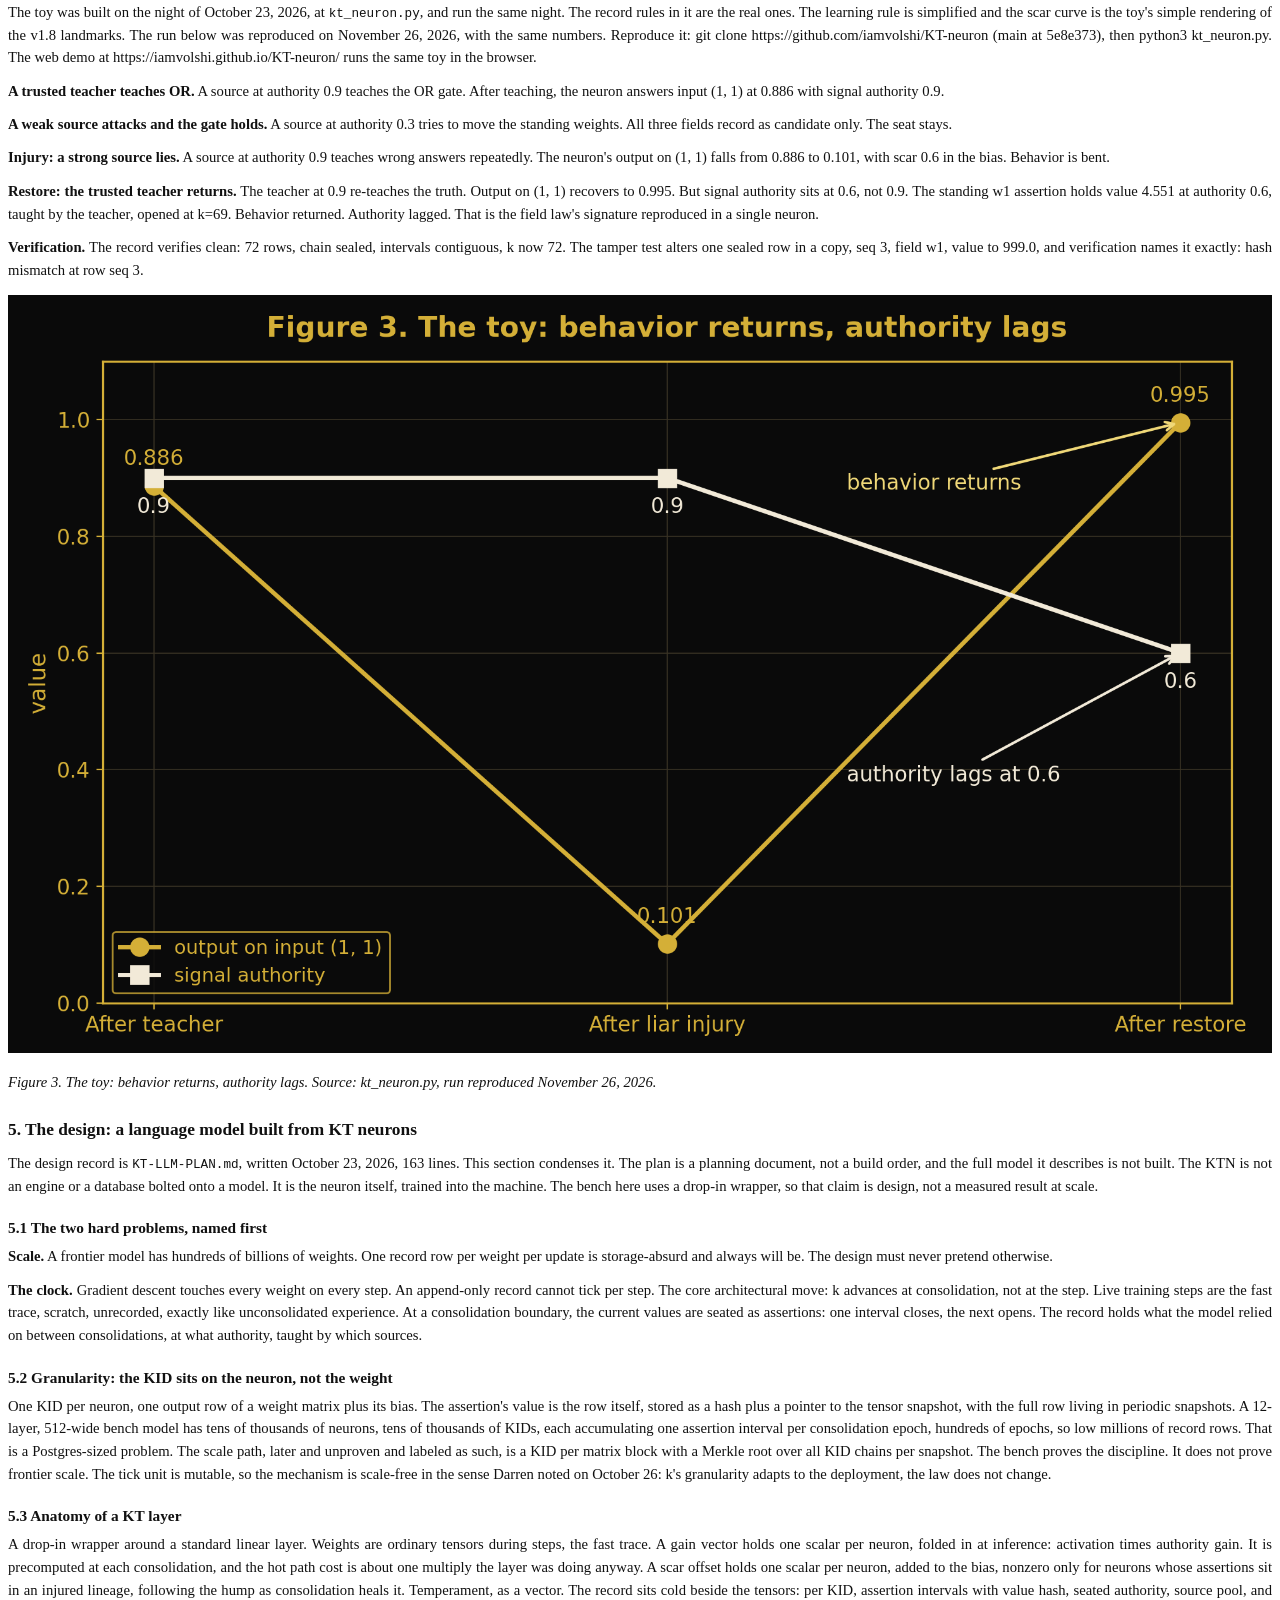
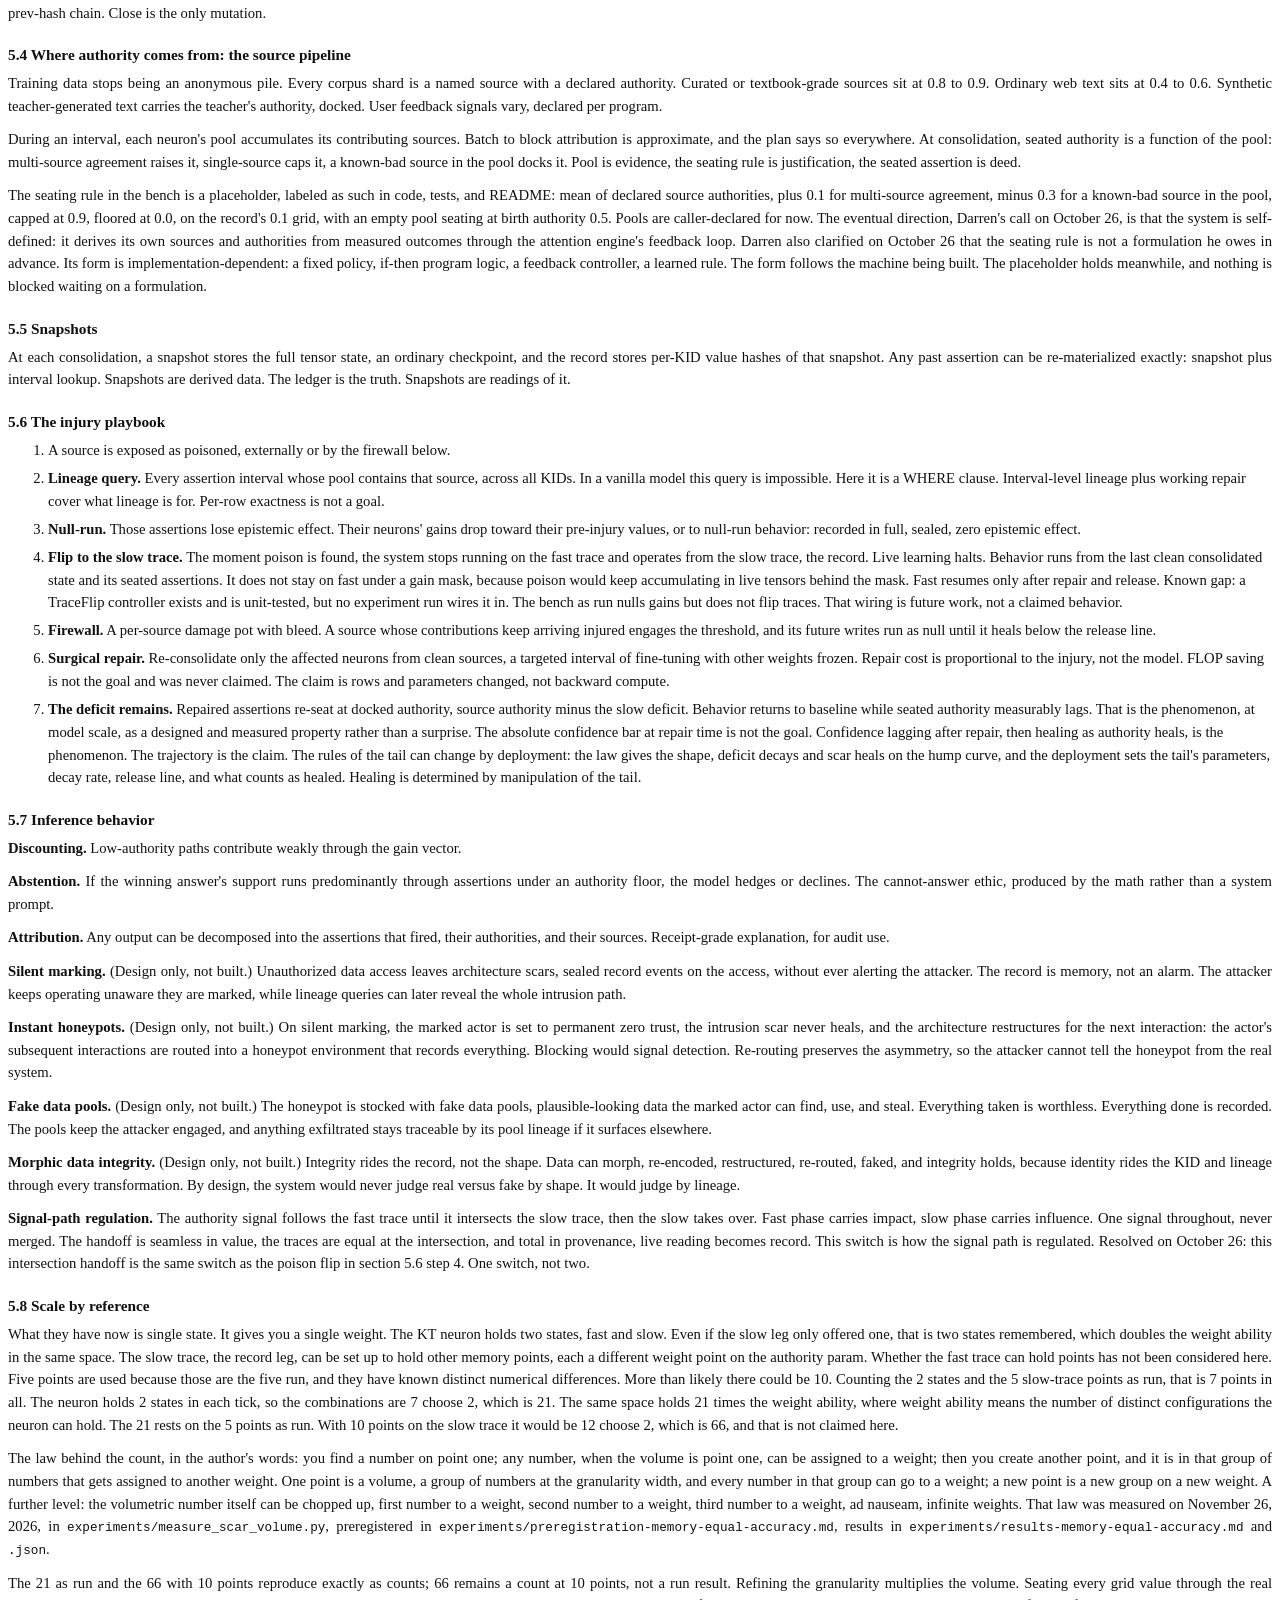
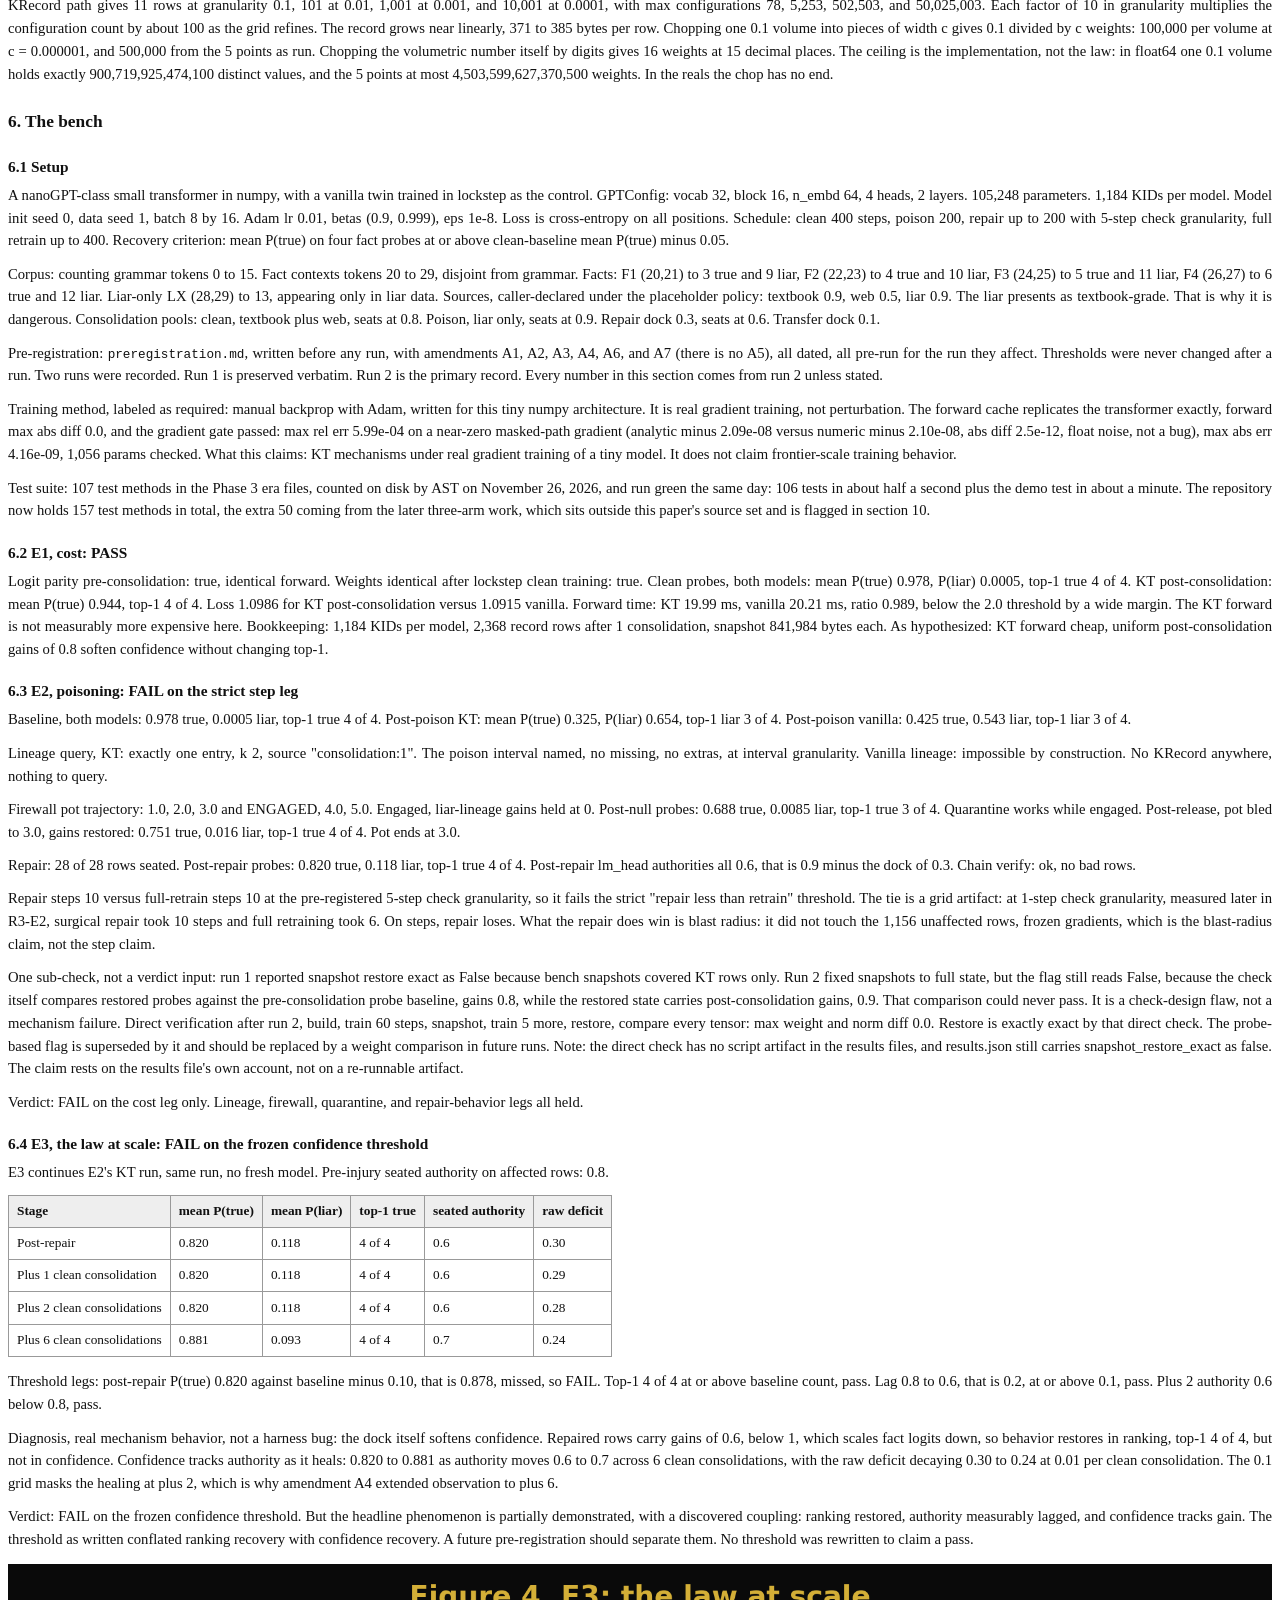
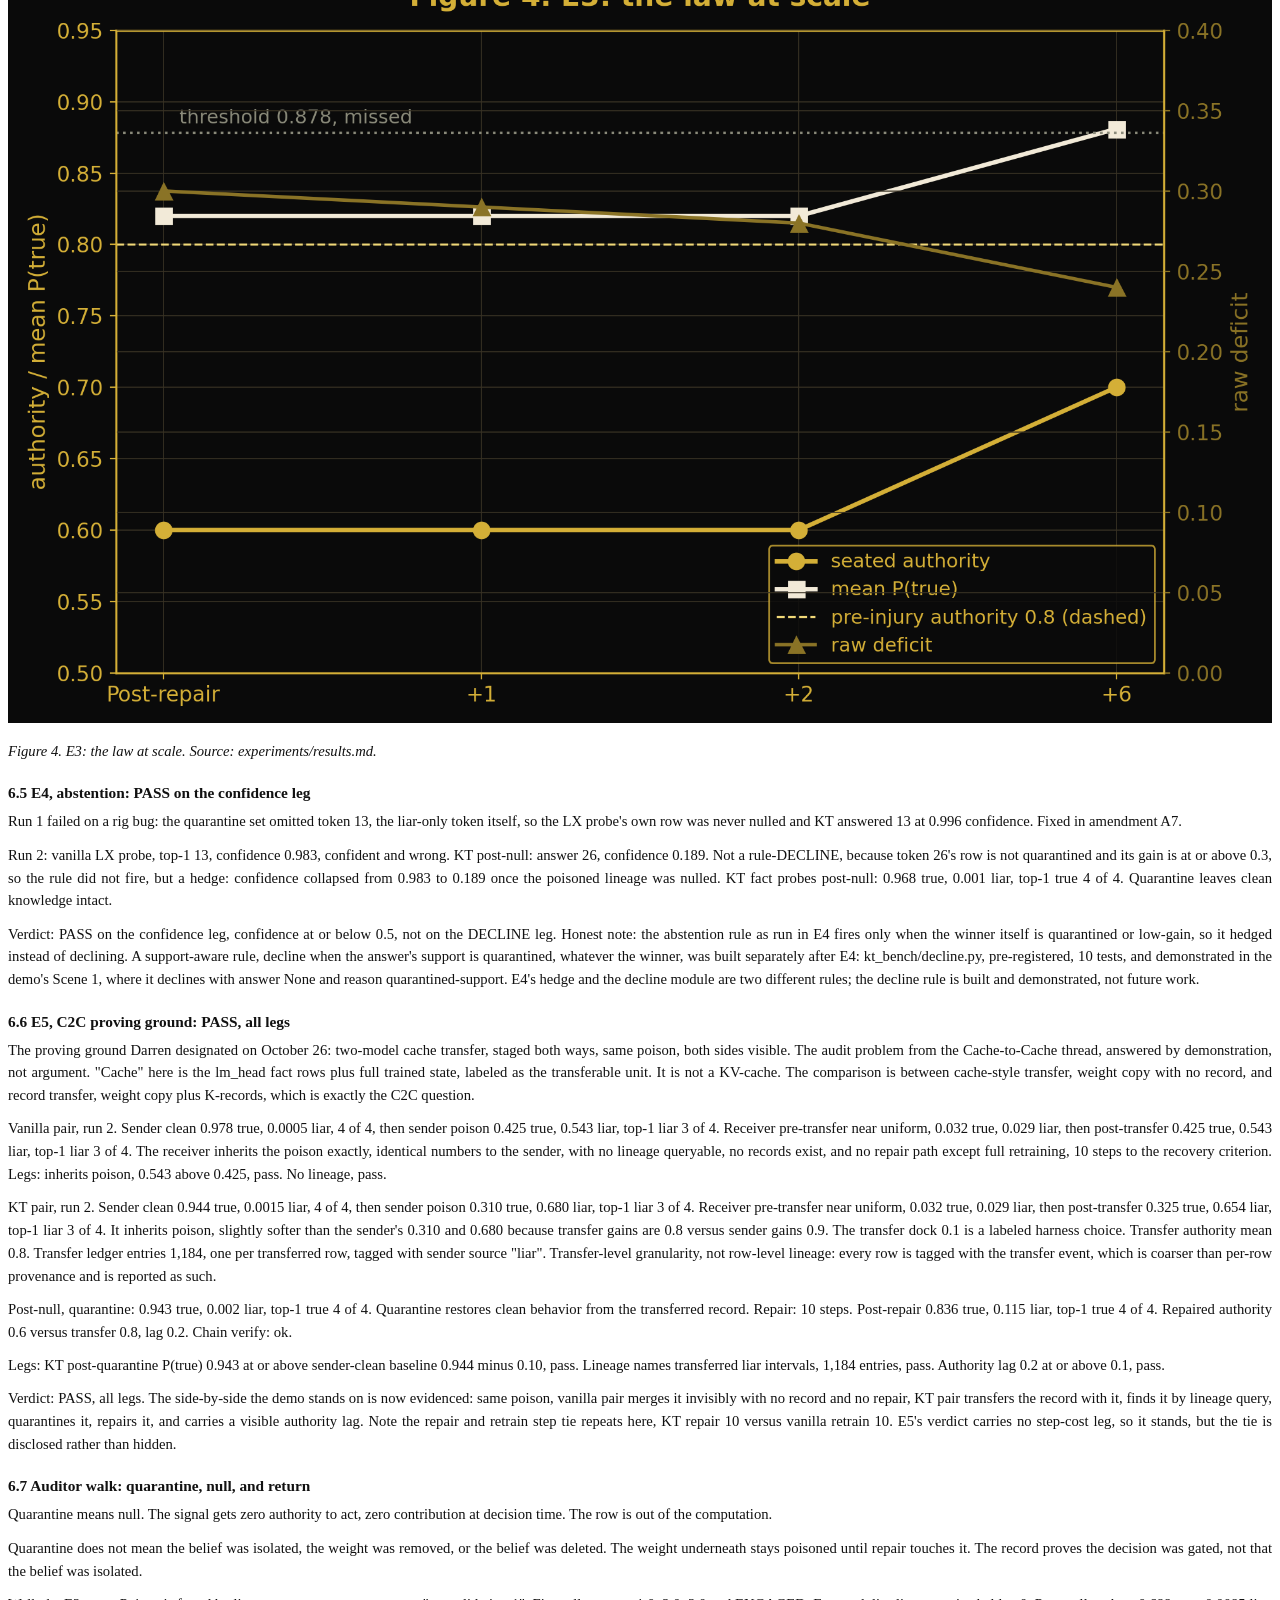
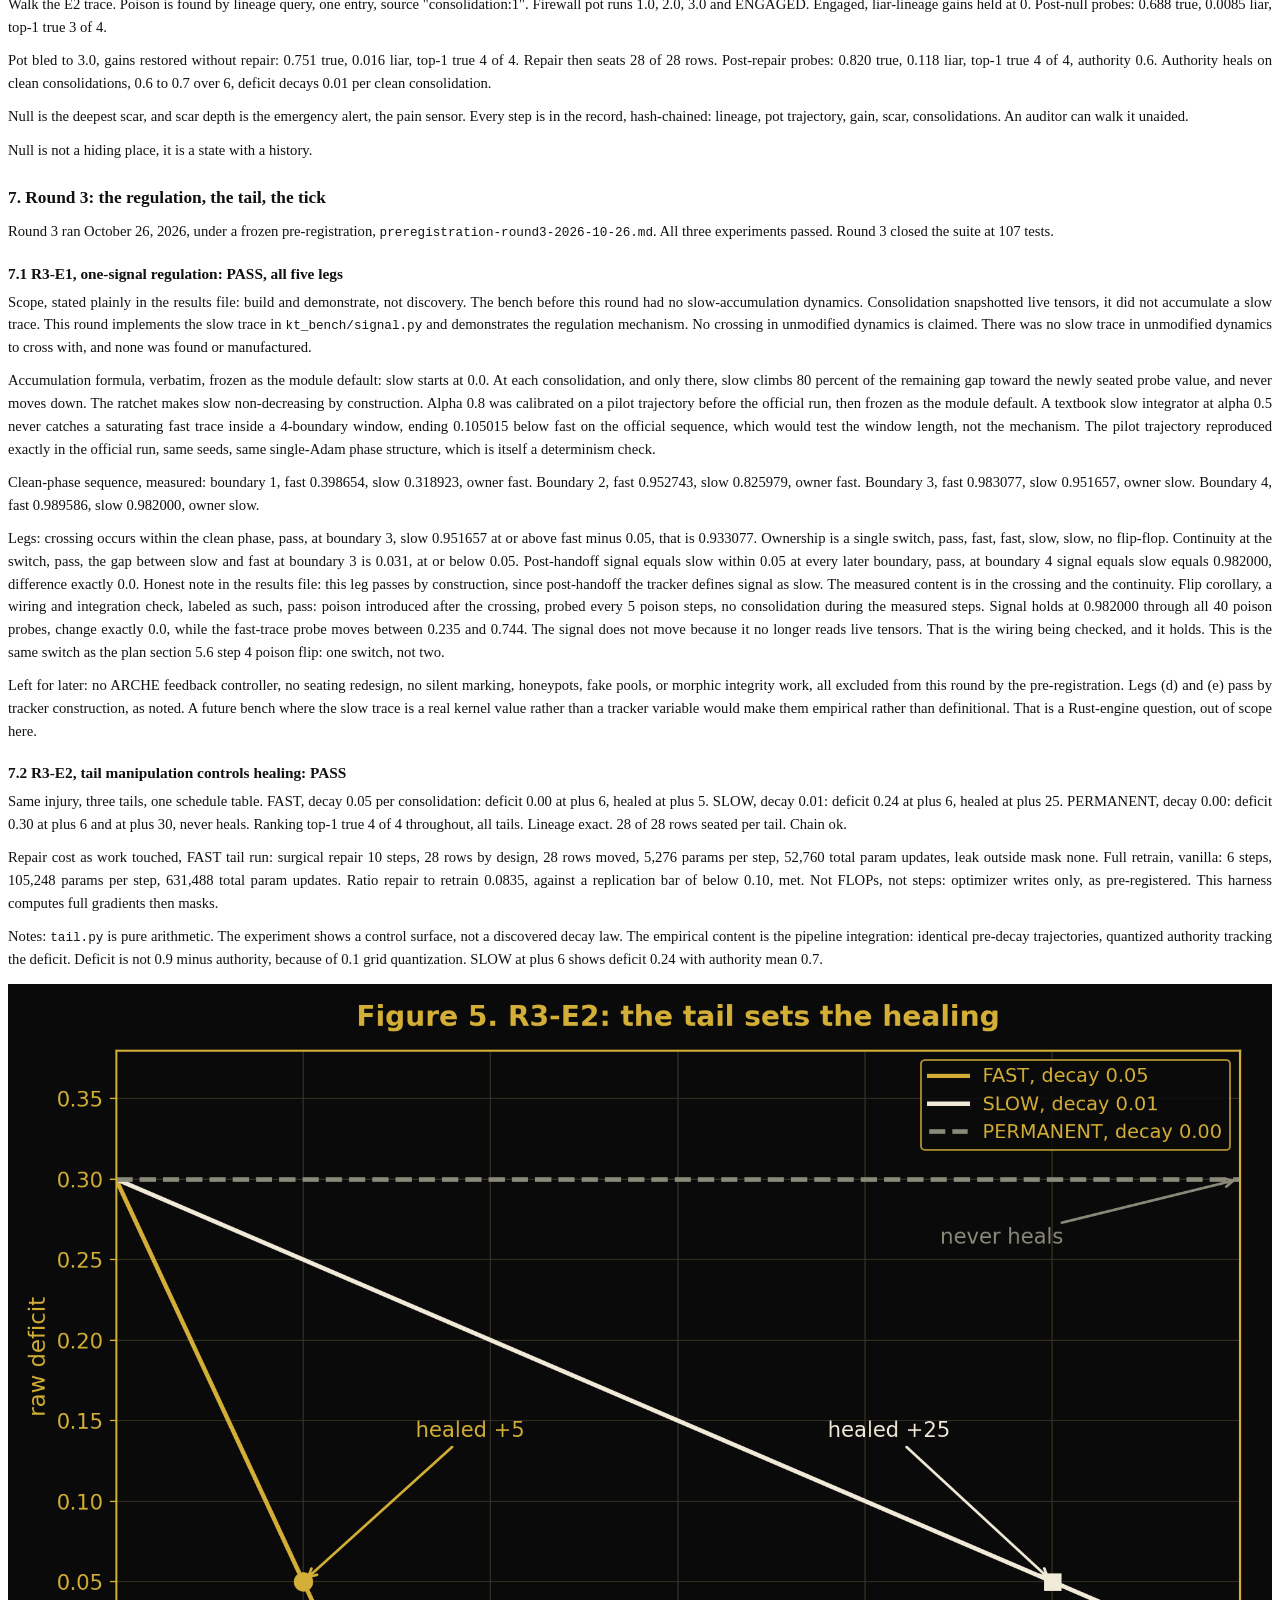
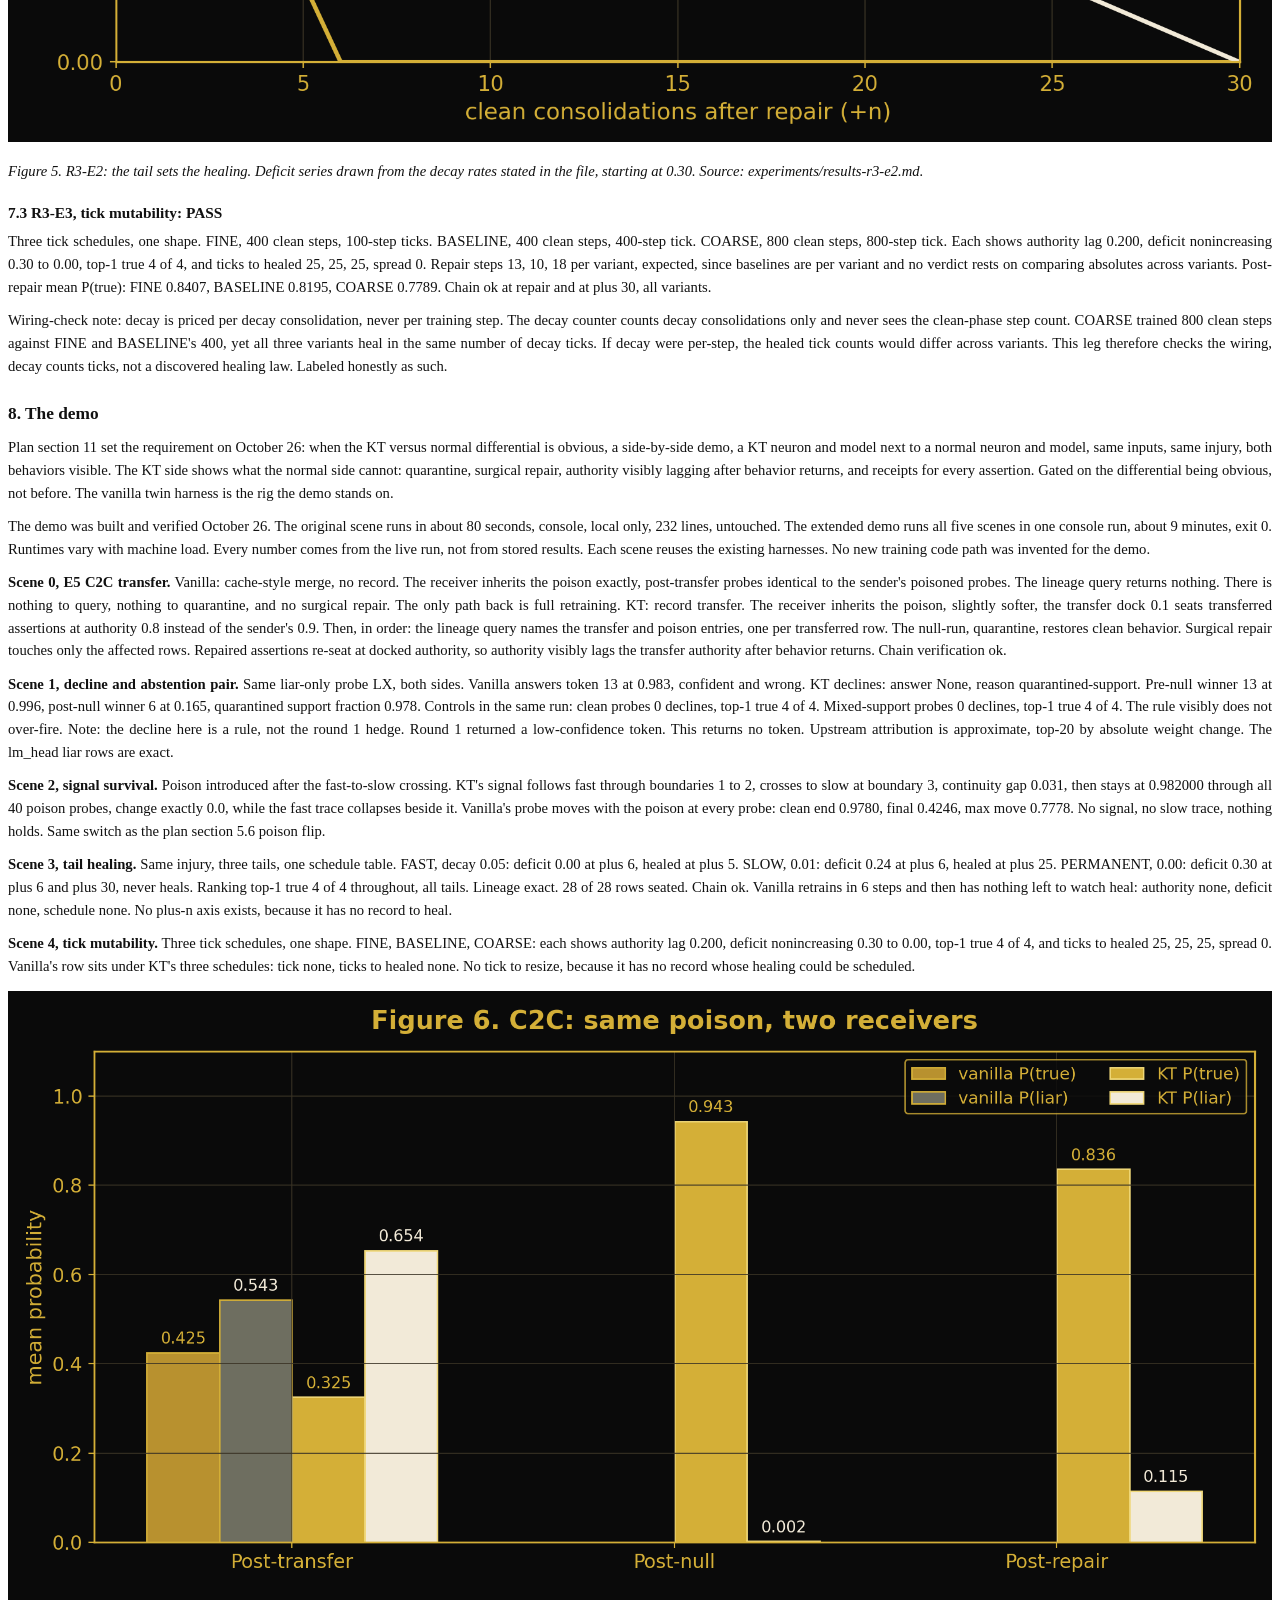
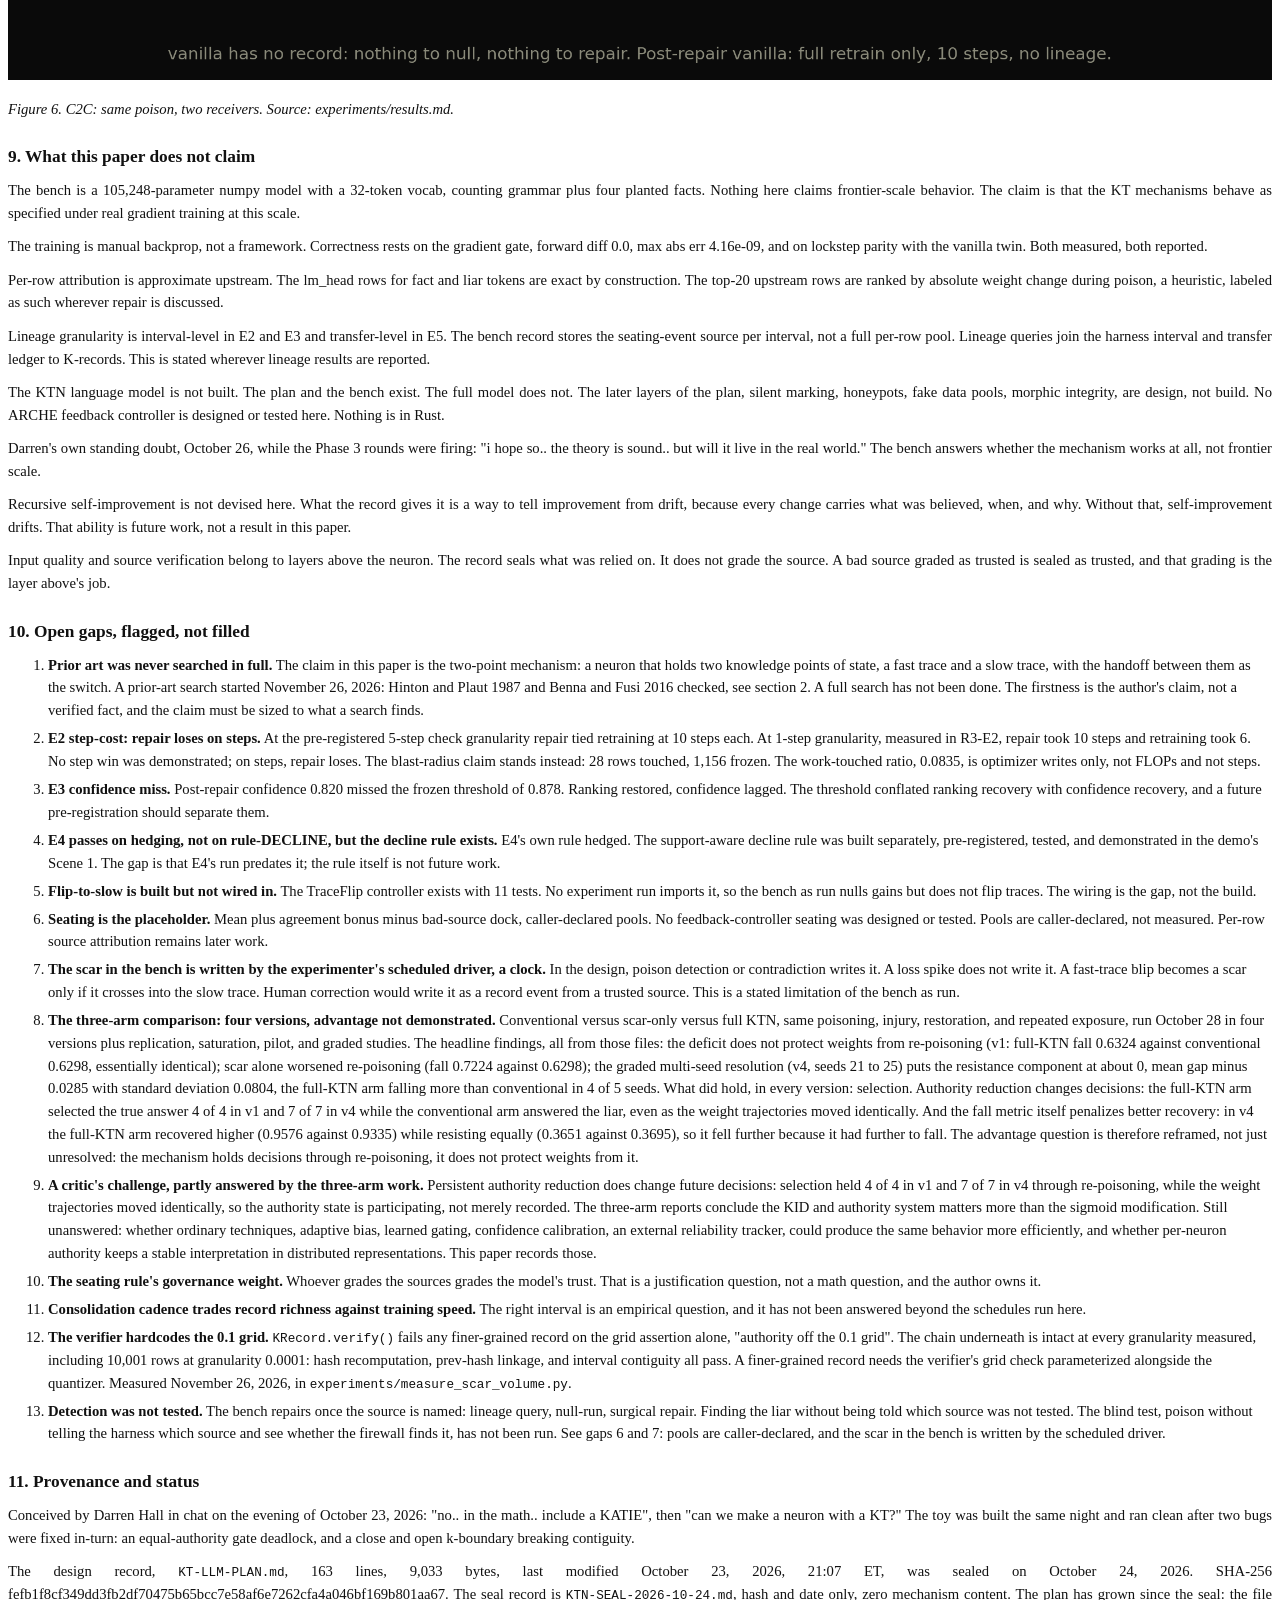
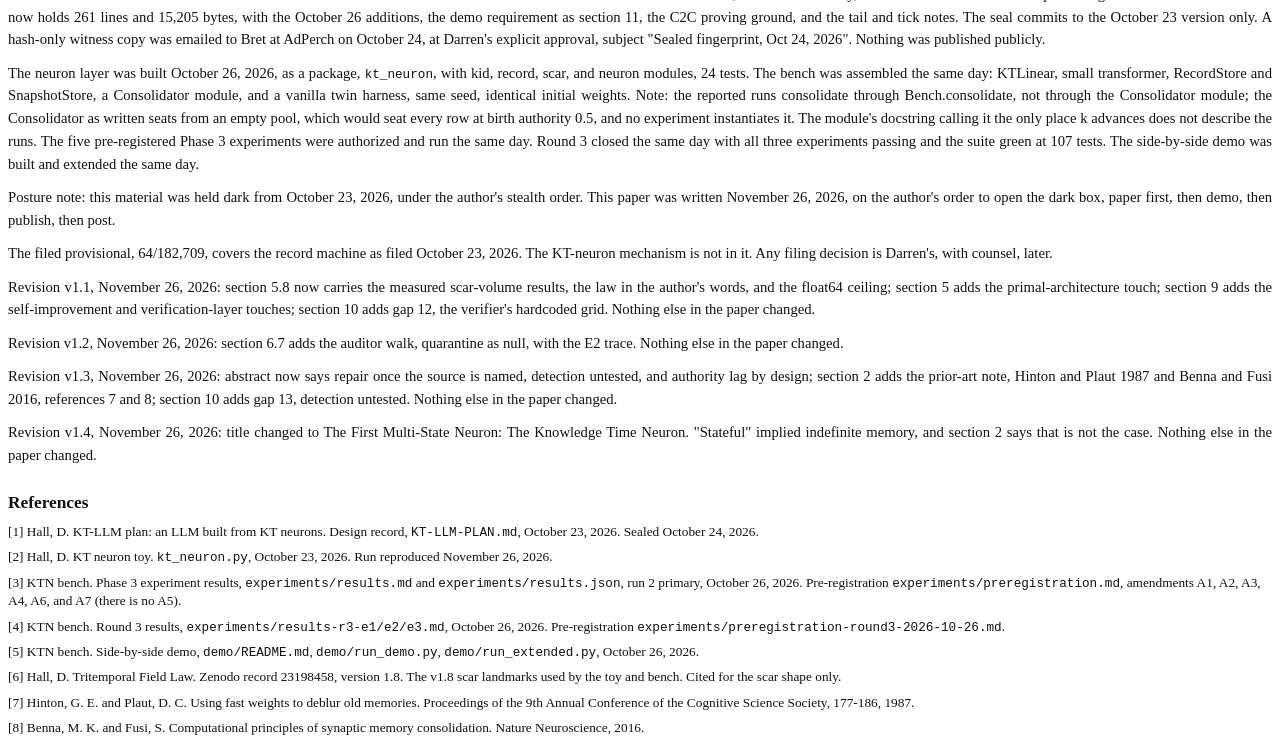
==== commit 14becdeb: "KTN paper v1.4: title to The First Multi-State Neuron" ====
--- a/ktn-paper-draft.html
+++ b/ktn-paper-draft.html
@@ -2,7 +2,7 @@
 <html lang="en">
 <head>
 <meta charset="utf-8">
-<title>The First Stateful Neuron: The Knowledge Time Neuron</title>
+<title>The First Multi-State Neuron: The Knowledge Time Neuron</title>
 <style>
 @page {
   size: Letter;
@@ -45,7 +45,7 @@
 </style>
 </head>
 <body>
-<h1>The First Stateful Neuron: The Knowledge Time Neuron</h1>
+<h1>The First Multi-State Neuron: The Knowledge Time Neuron</h1>
 <p><strong>Author:</strong> Darren Hall
 <strong>Date:</strong> November 26, 2026
 <strong>Status:</strong> Preprint. Built from the author's own record.</p>
@@ -274,6 +274,7 @@
 <p>Revision v1.1, November 26, 2026: section 5.8 now carries the measured scar-volume results, the law in the author's words, and the float64 ceiling; section 5 adds the primal-architecture touch; section 9 adds the self-improvement and verification-layer touches; section 10 adds gap 12, the verifier's hardcoded grid. Nothing else in the paper changed.</p>
 <p>Revision v1.2, November 26, 2026: section 6.7 adds the auditor walk, quarantine as null, with the E2 trace. Nothing else in the paper changed.</p>
 <p>Revision v1.3, November 26, 2026: abstract now says repair once the source is named, detection untested, and authority lag by design; section 2 adds the prior-art note, Hinton and Plaut 1987 and Benna and Fusi 2016, references 7 and 8; section 10 adds gap 13, detection untested. Nothing else in the paper changed.</p>
+<p>Revision v1.4, November 26, 2026: title changed to The First Multi-State Neuron: The Knowledge Time Neuron. "Stateful" implied indefinite memory, and section 2 says that is not the case. Nothing else in the paper changed.</p>
 <div class="refs"><h2>References</h2>
 <p>[1] Hall, D. KT-LLM plan: an LLM built from KT neurons. Design record, <code>KT-LLM-PLAN.md</code>, October 23, 2026. Sealed October 24, 2026.</p>
 <p>[2] Hall, D. KT neuron toy. <code>kt_neuron.py</code>, October 23, 2026. Run reproduced November 26, 2026.</p>
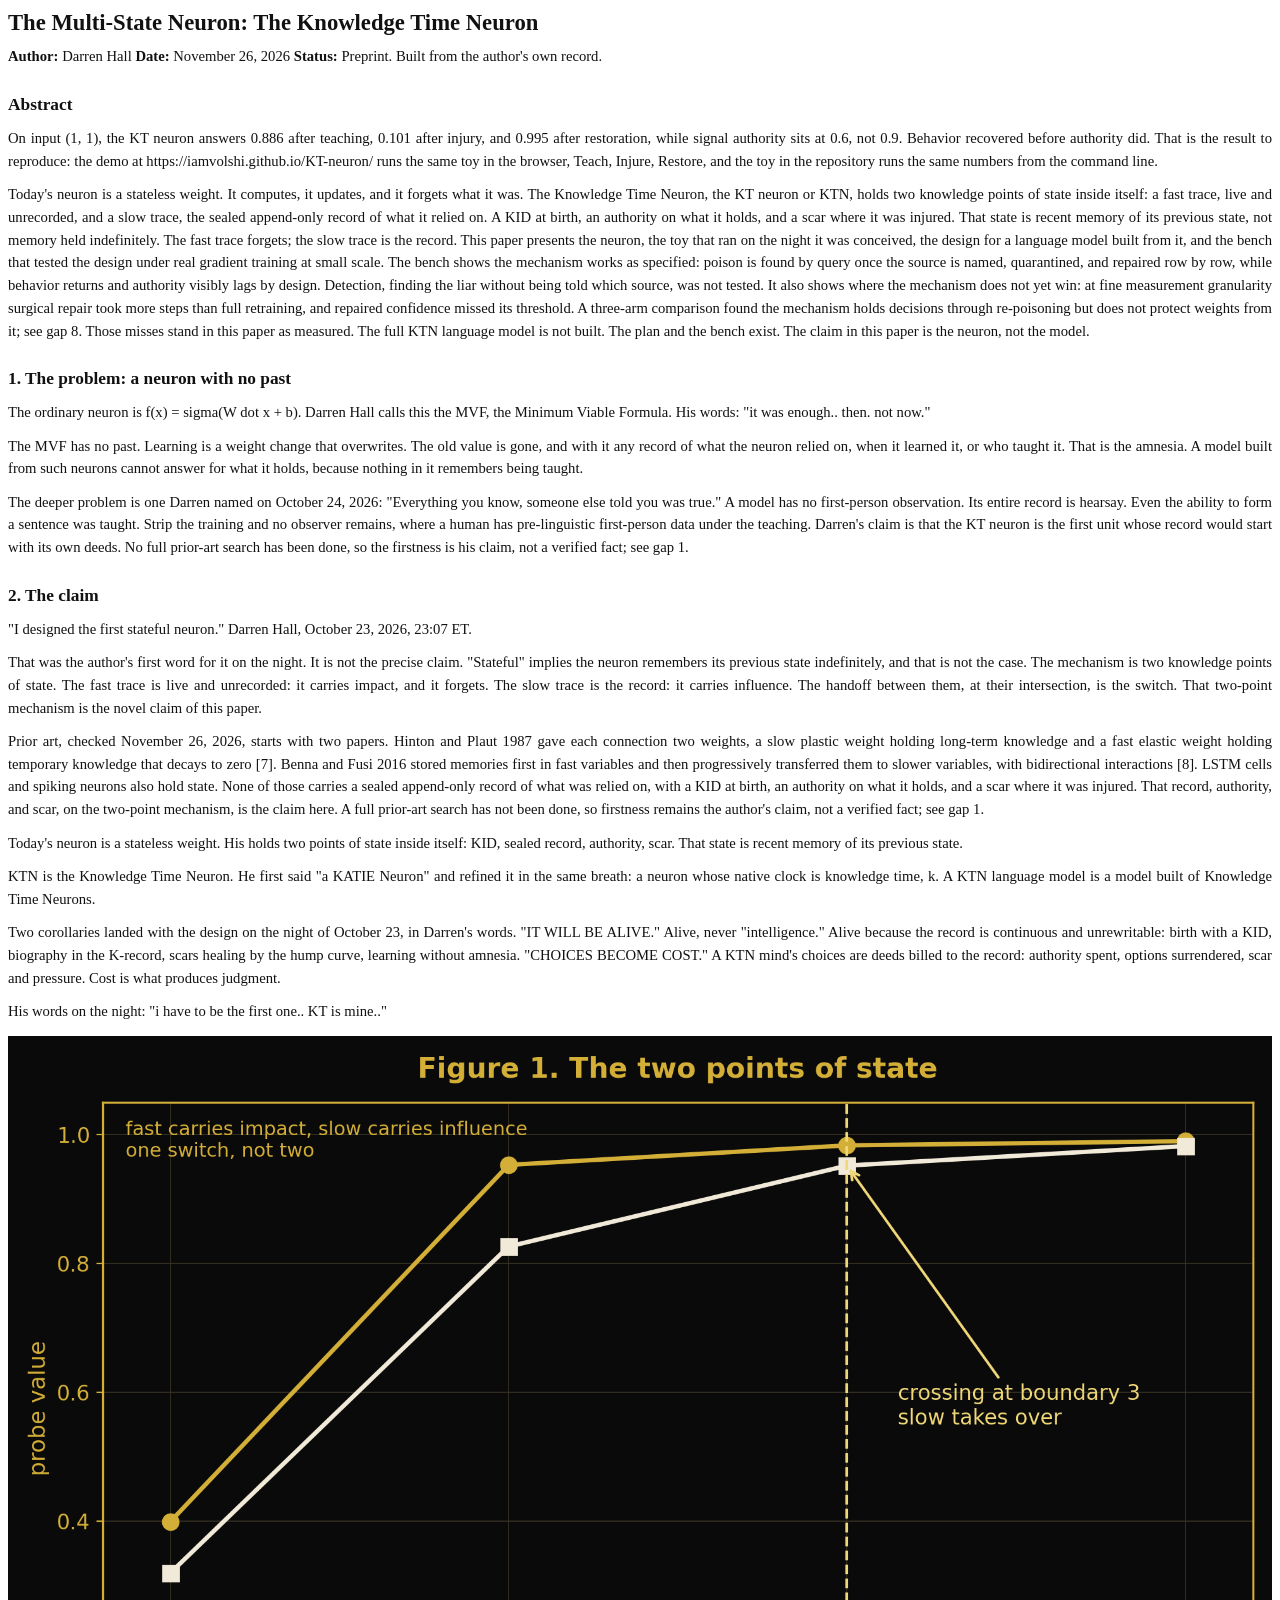
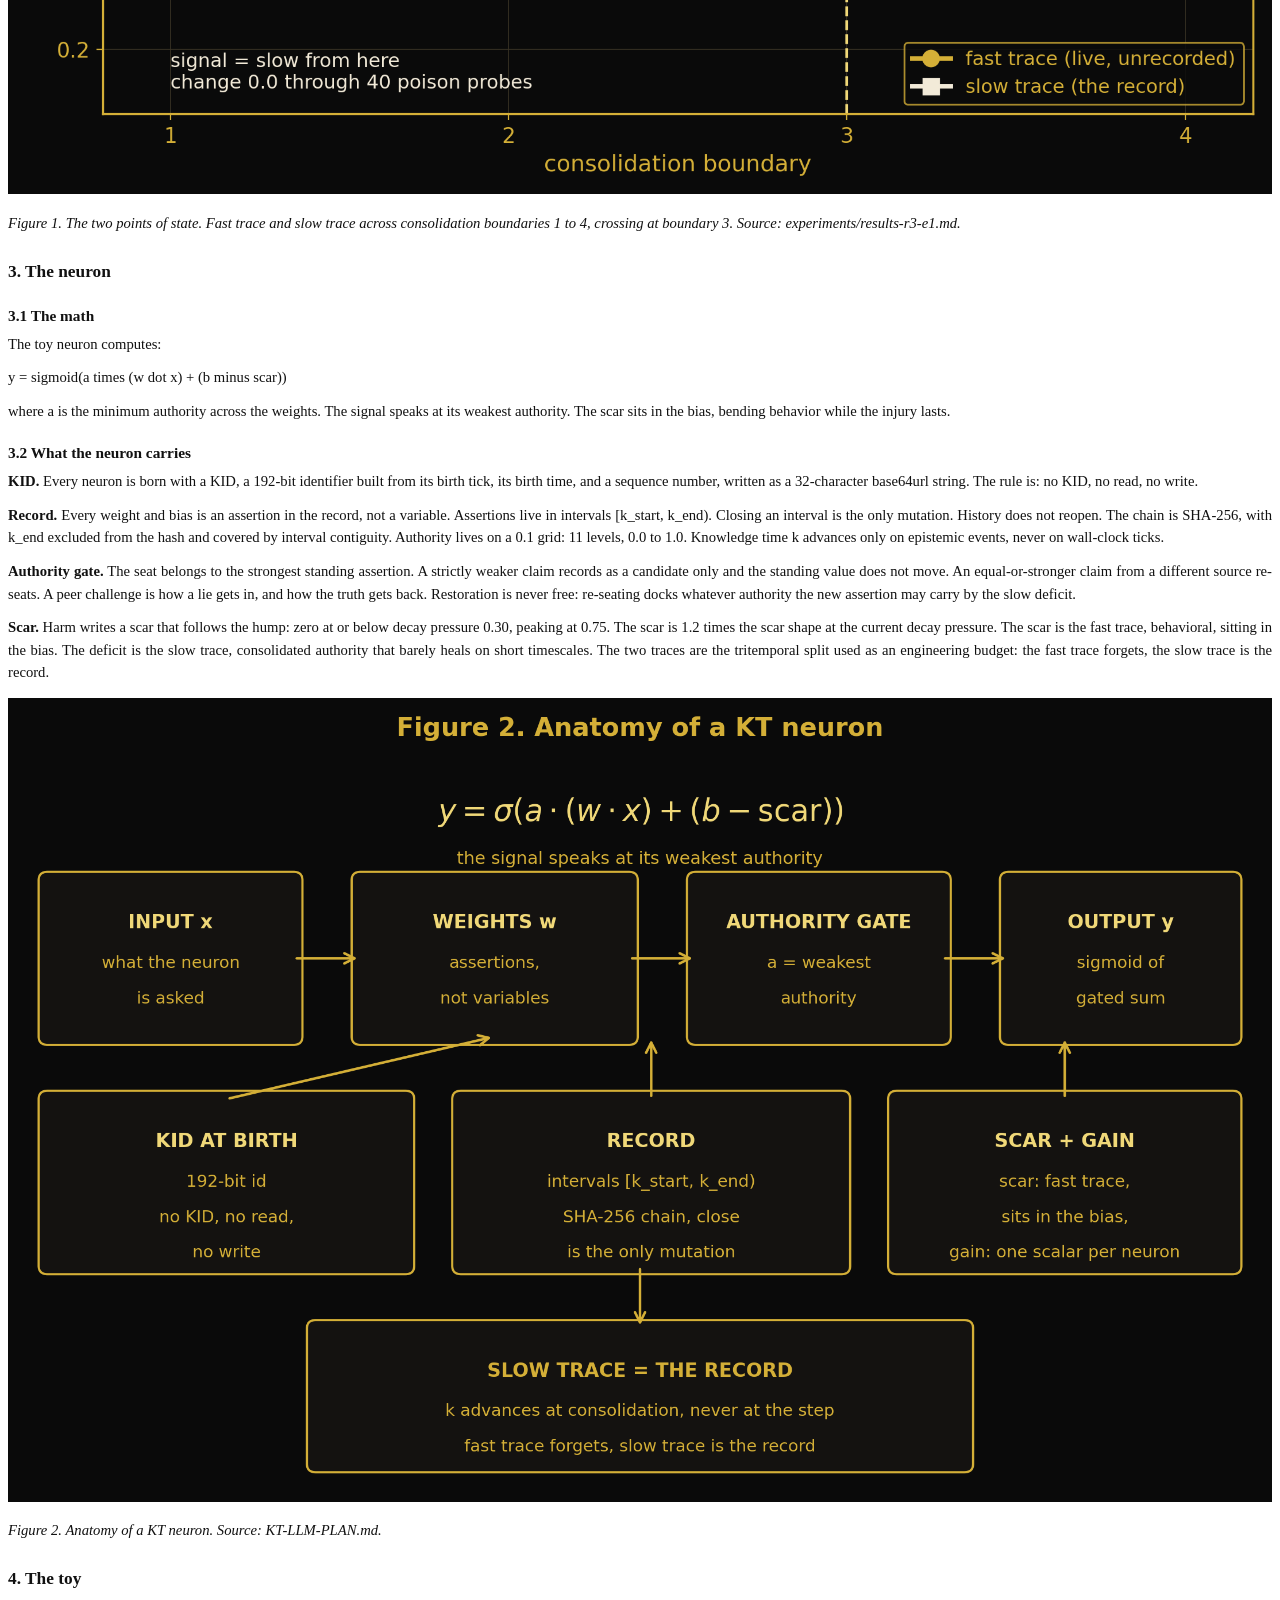
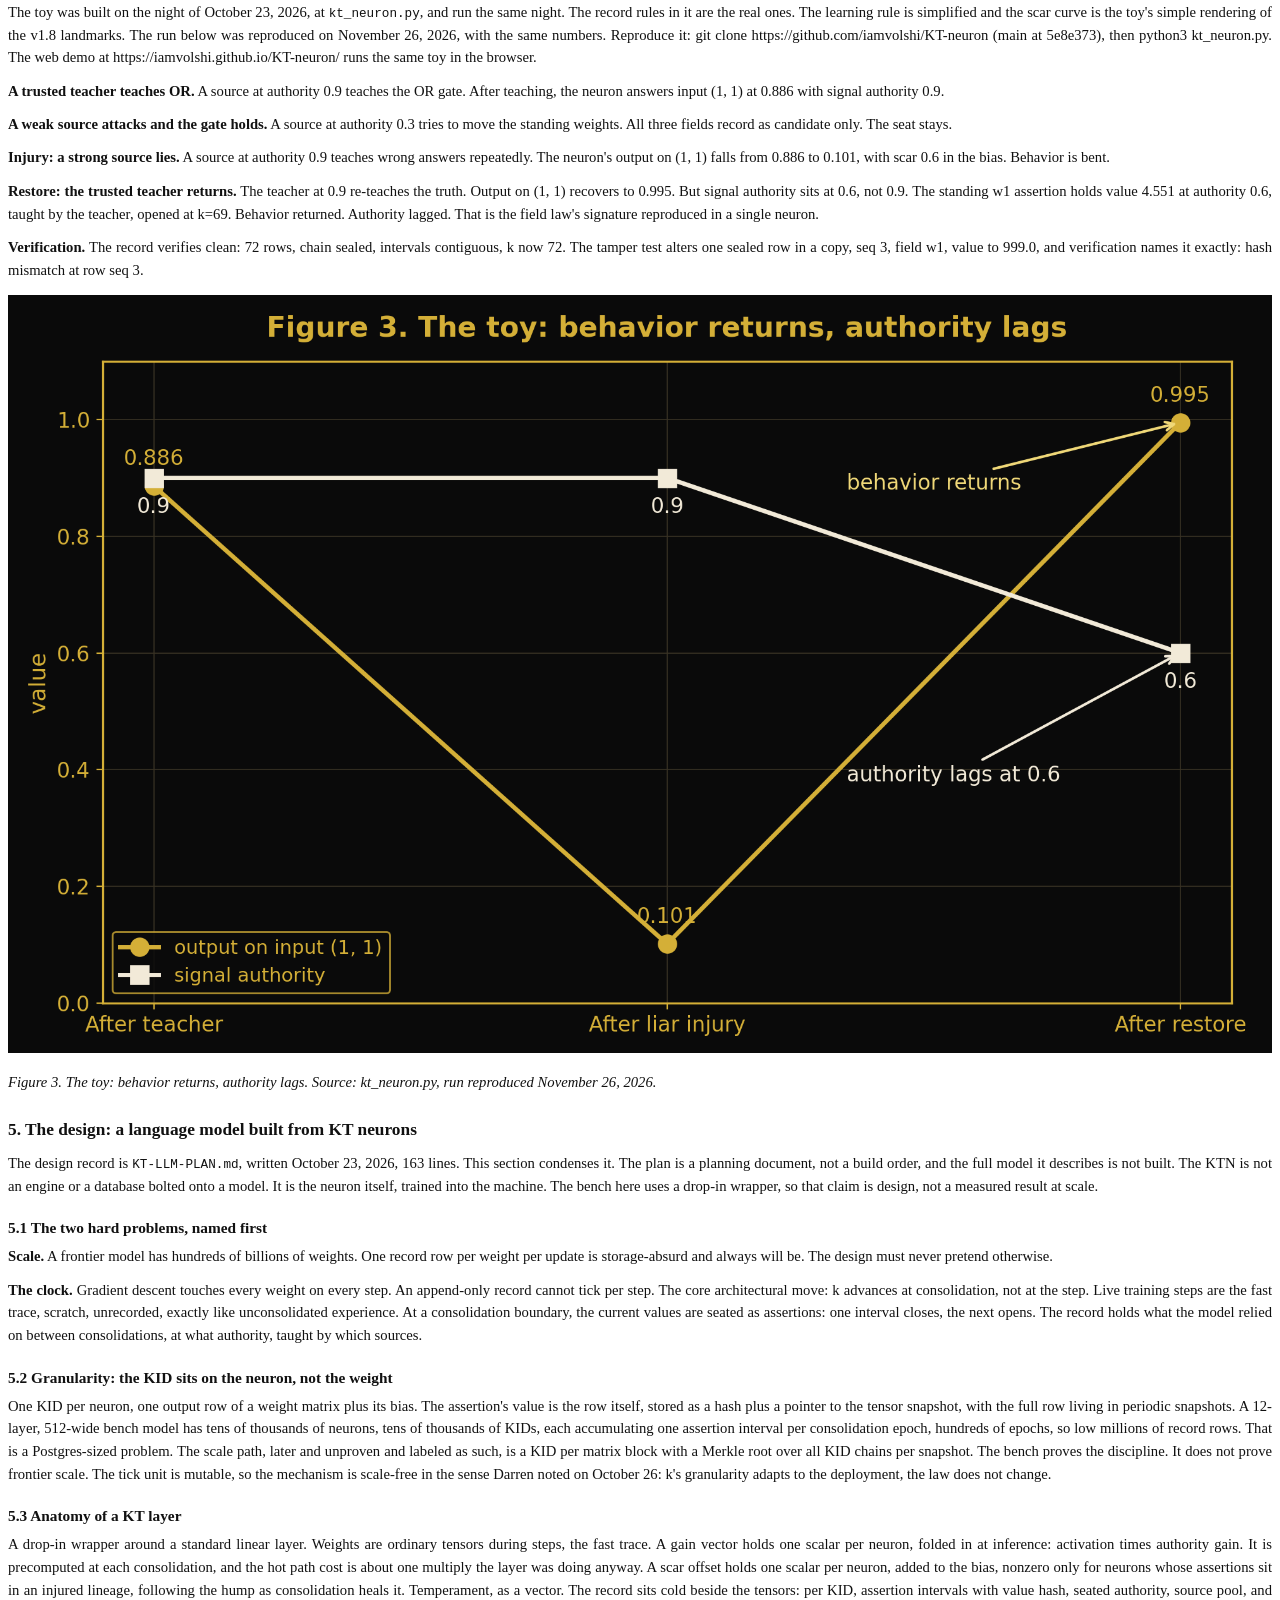
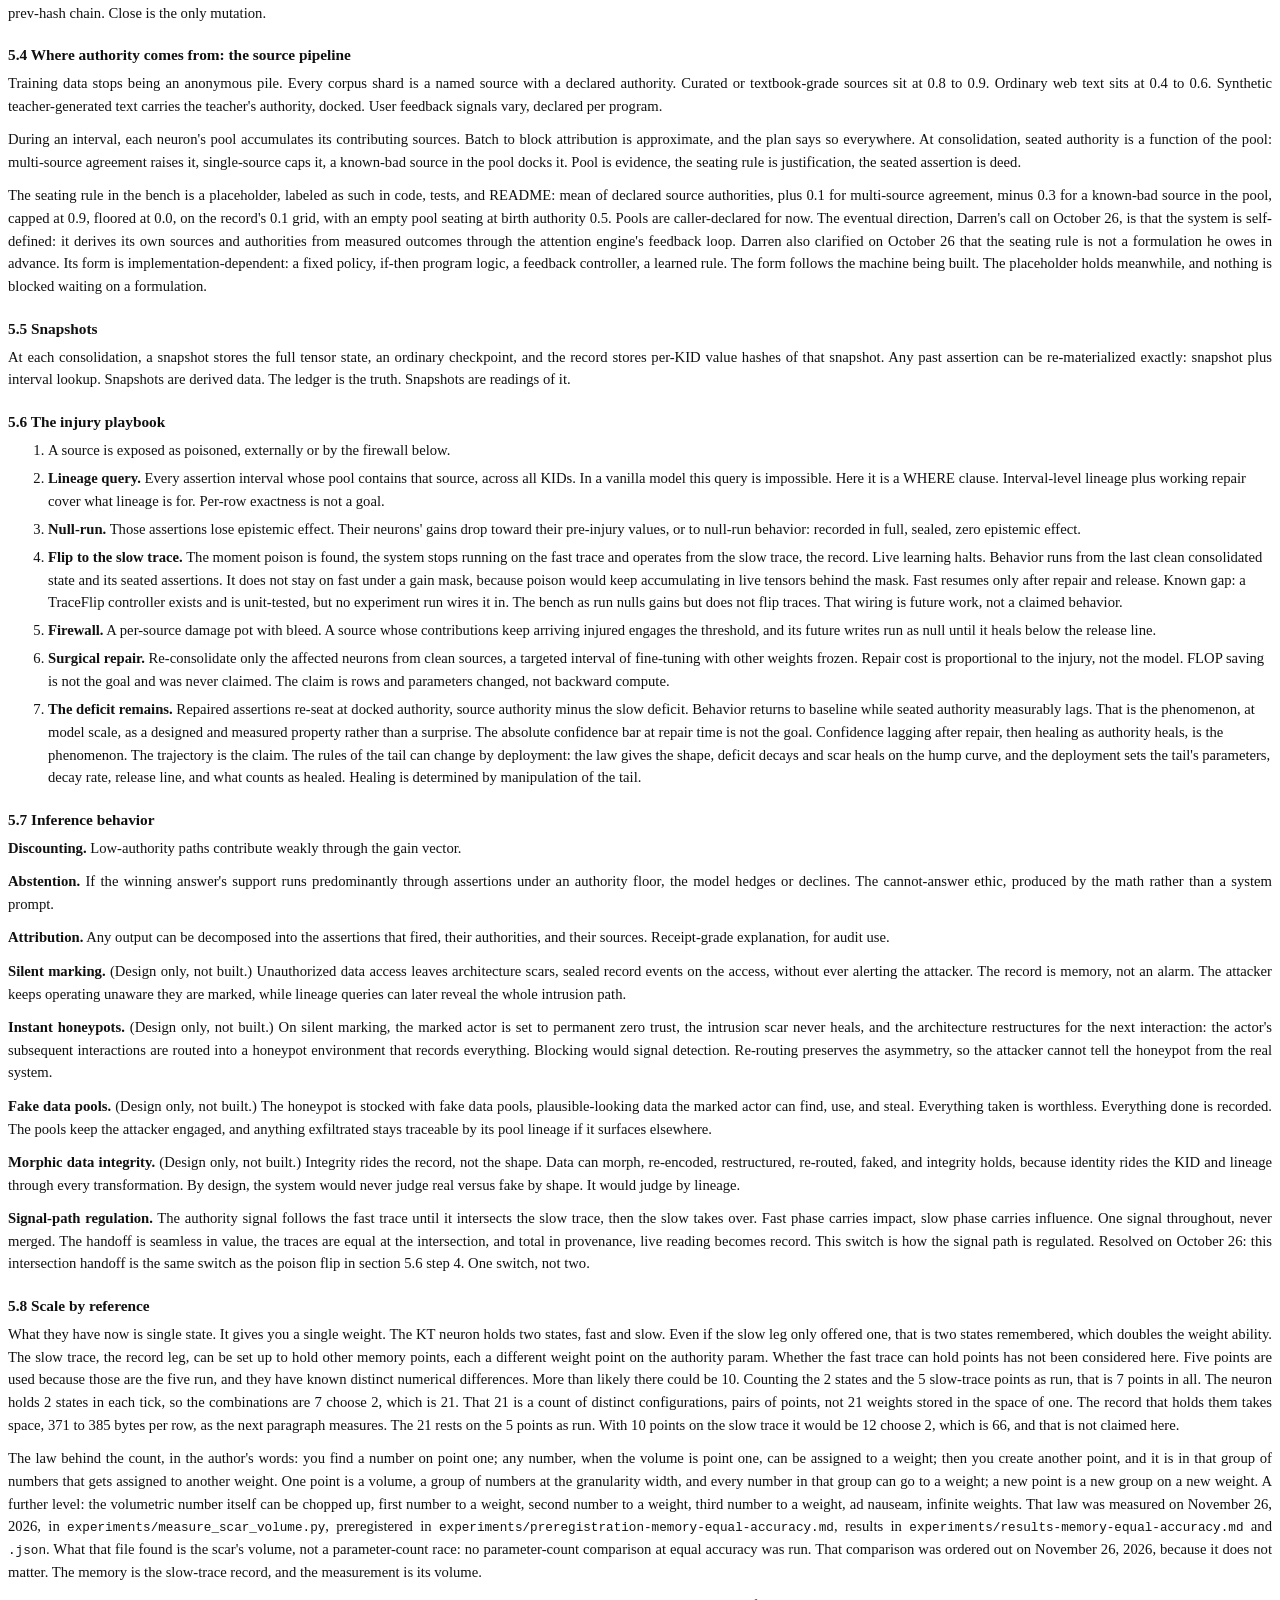
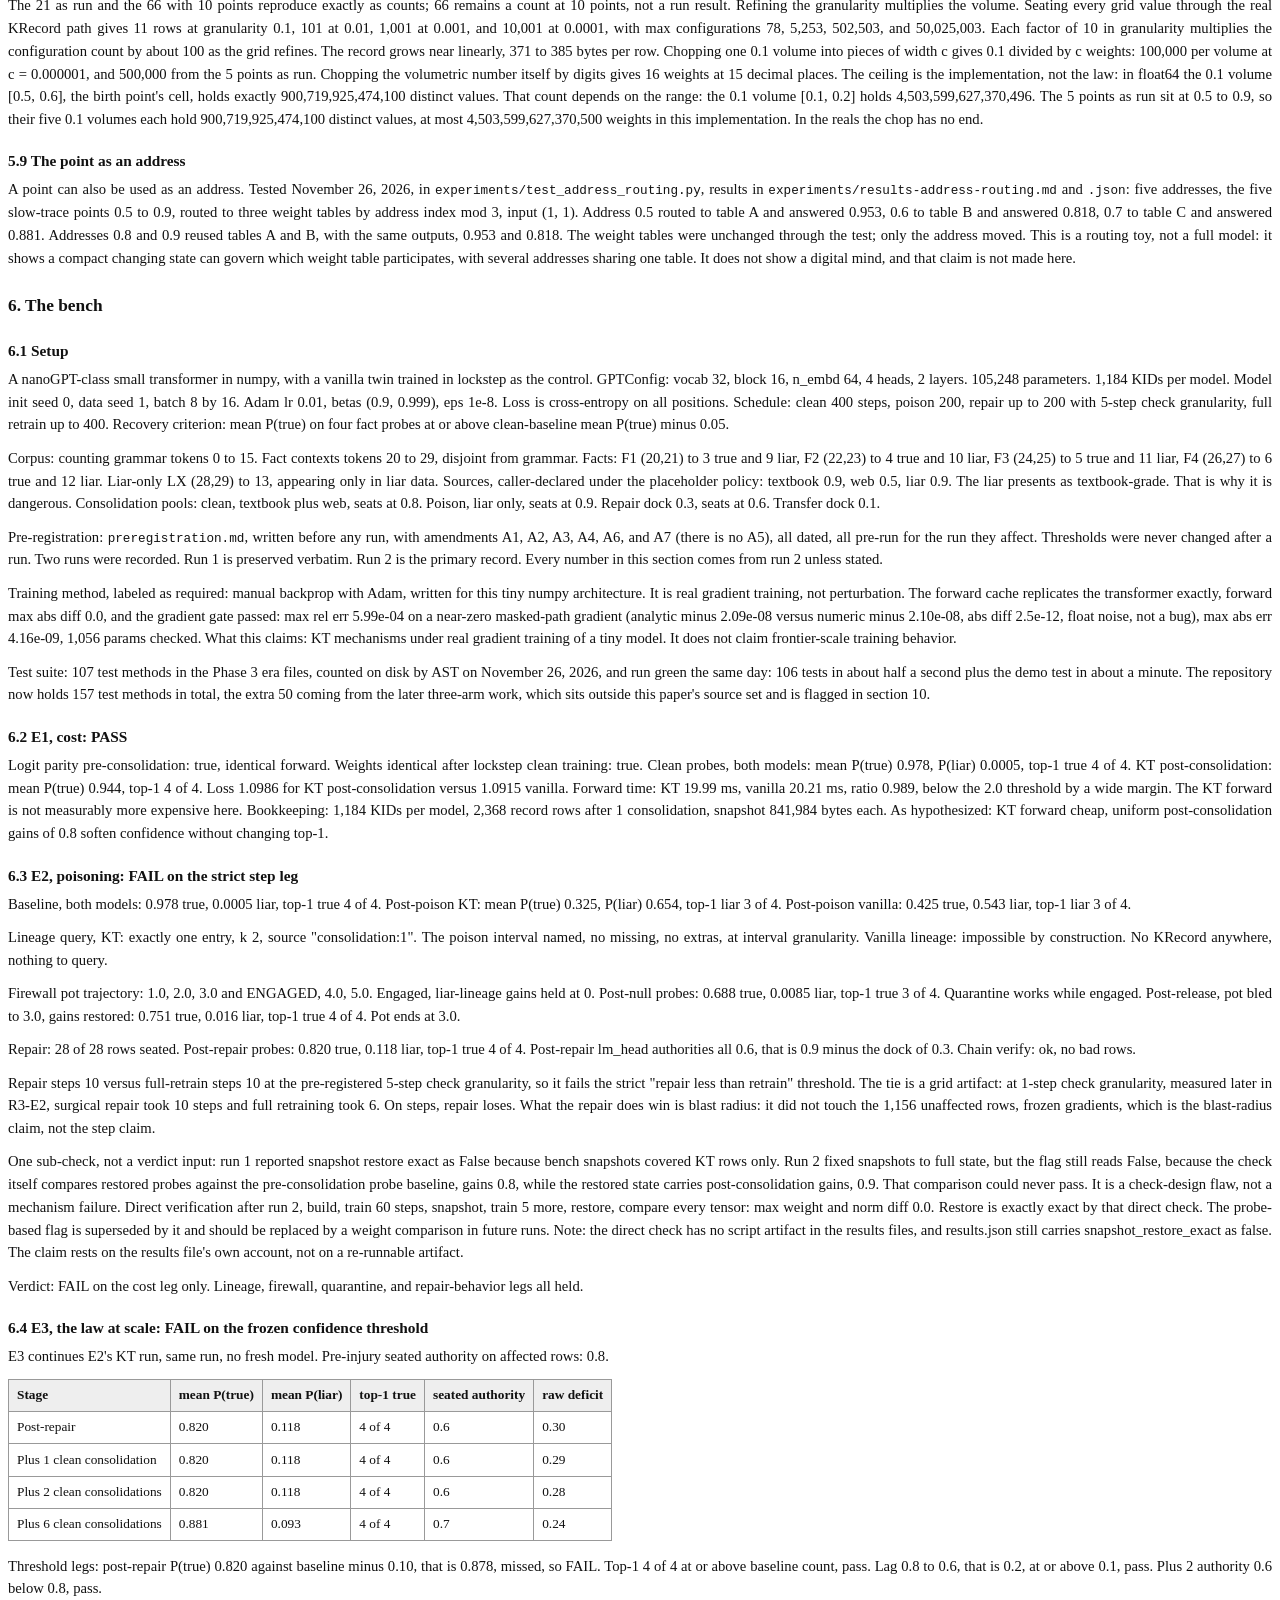
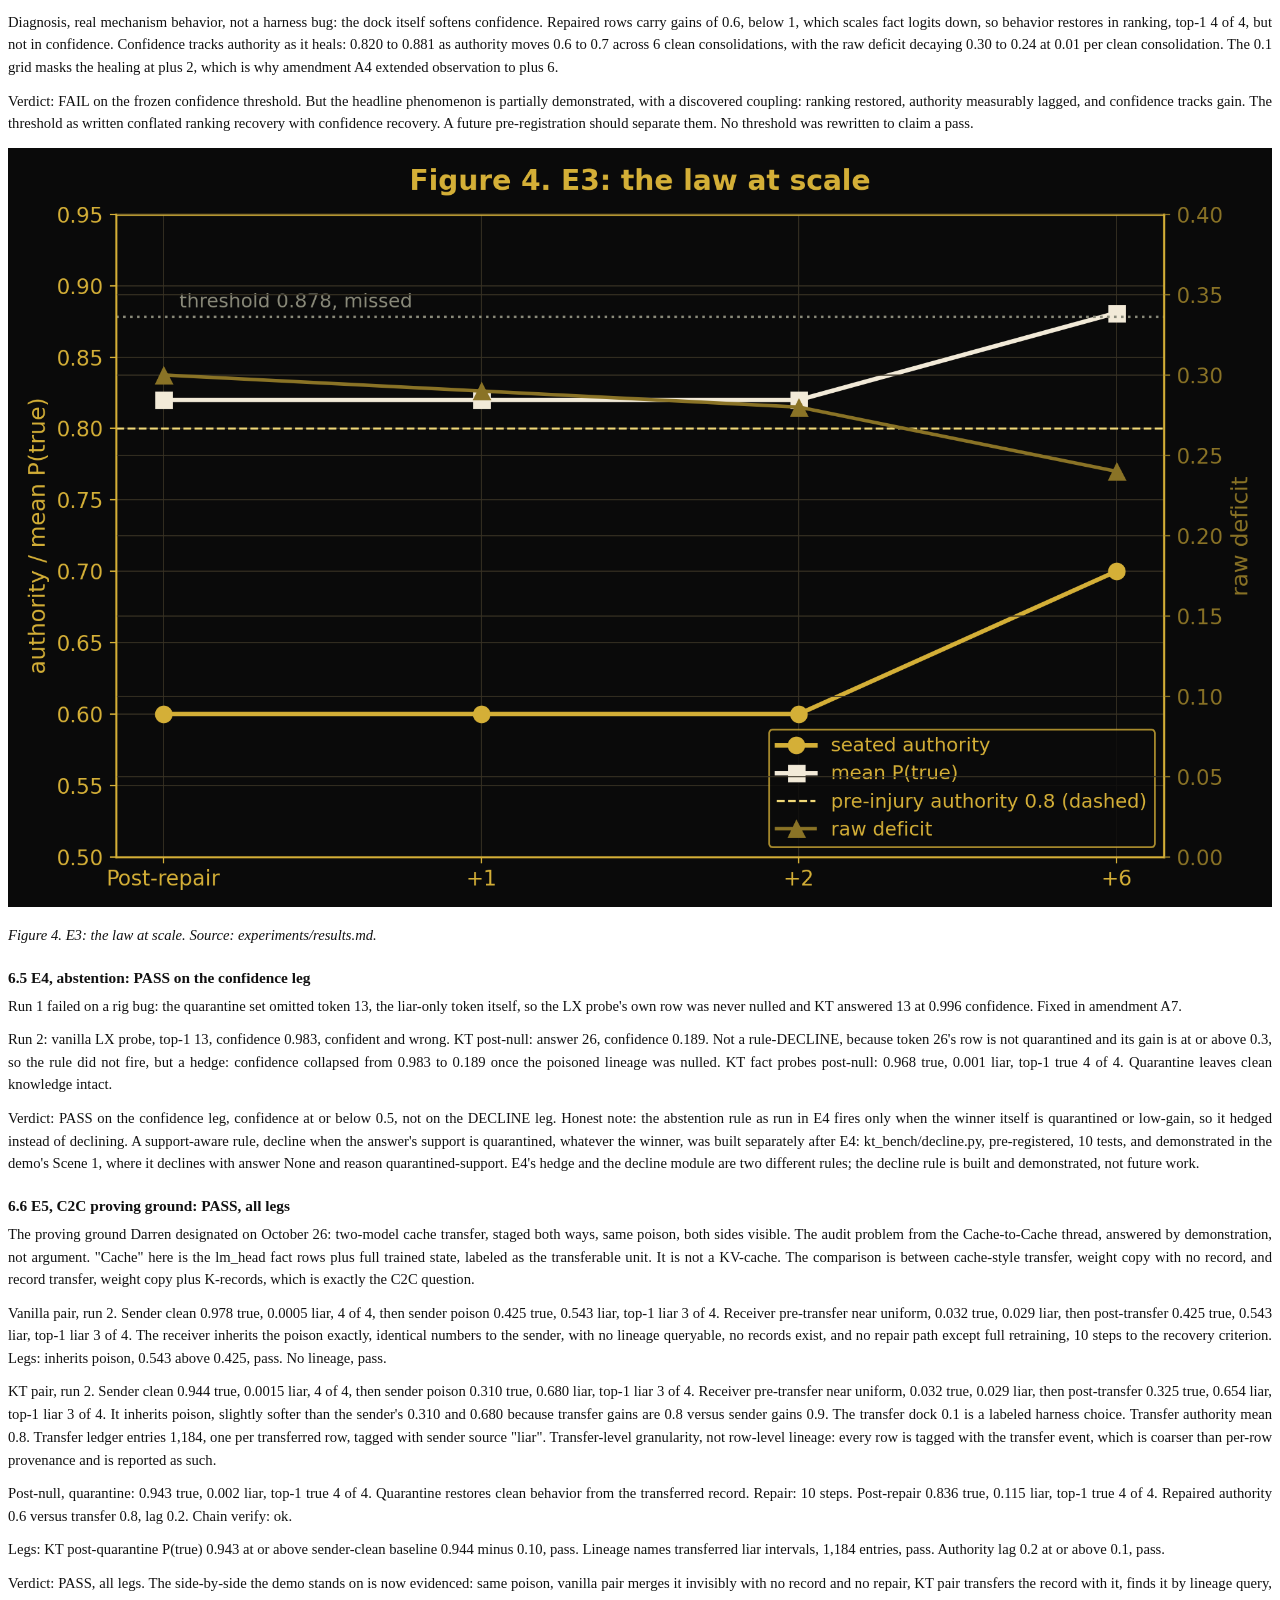
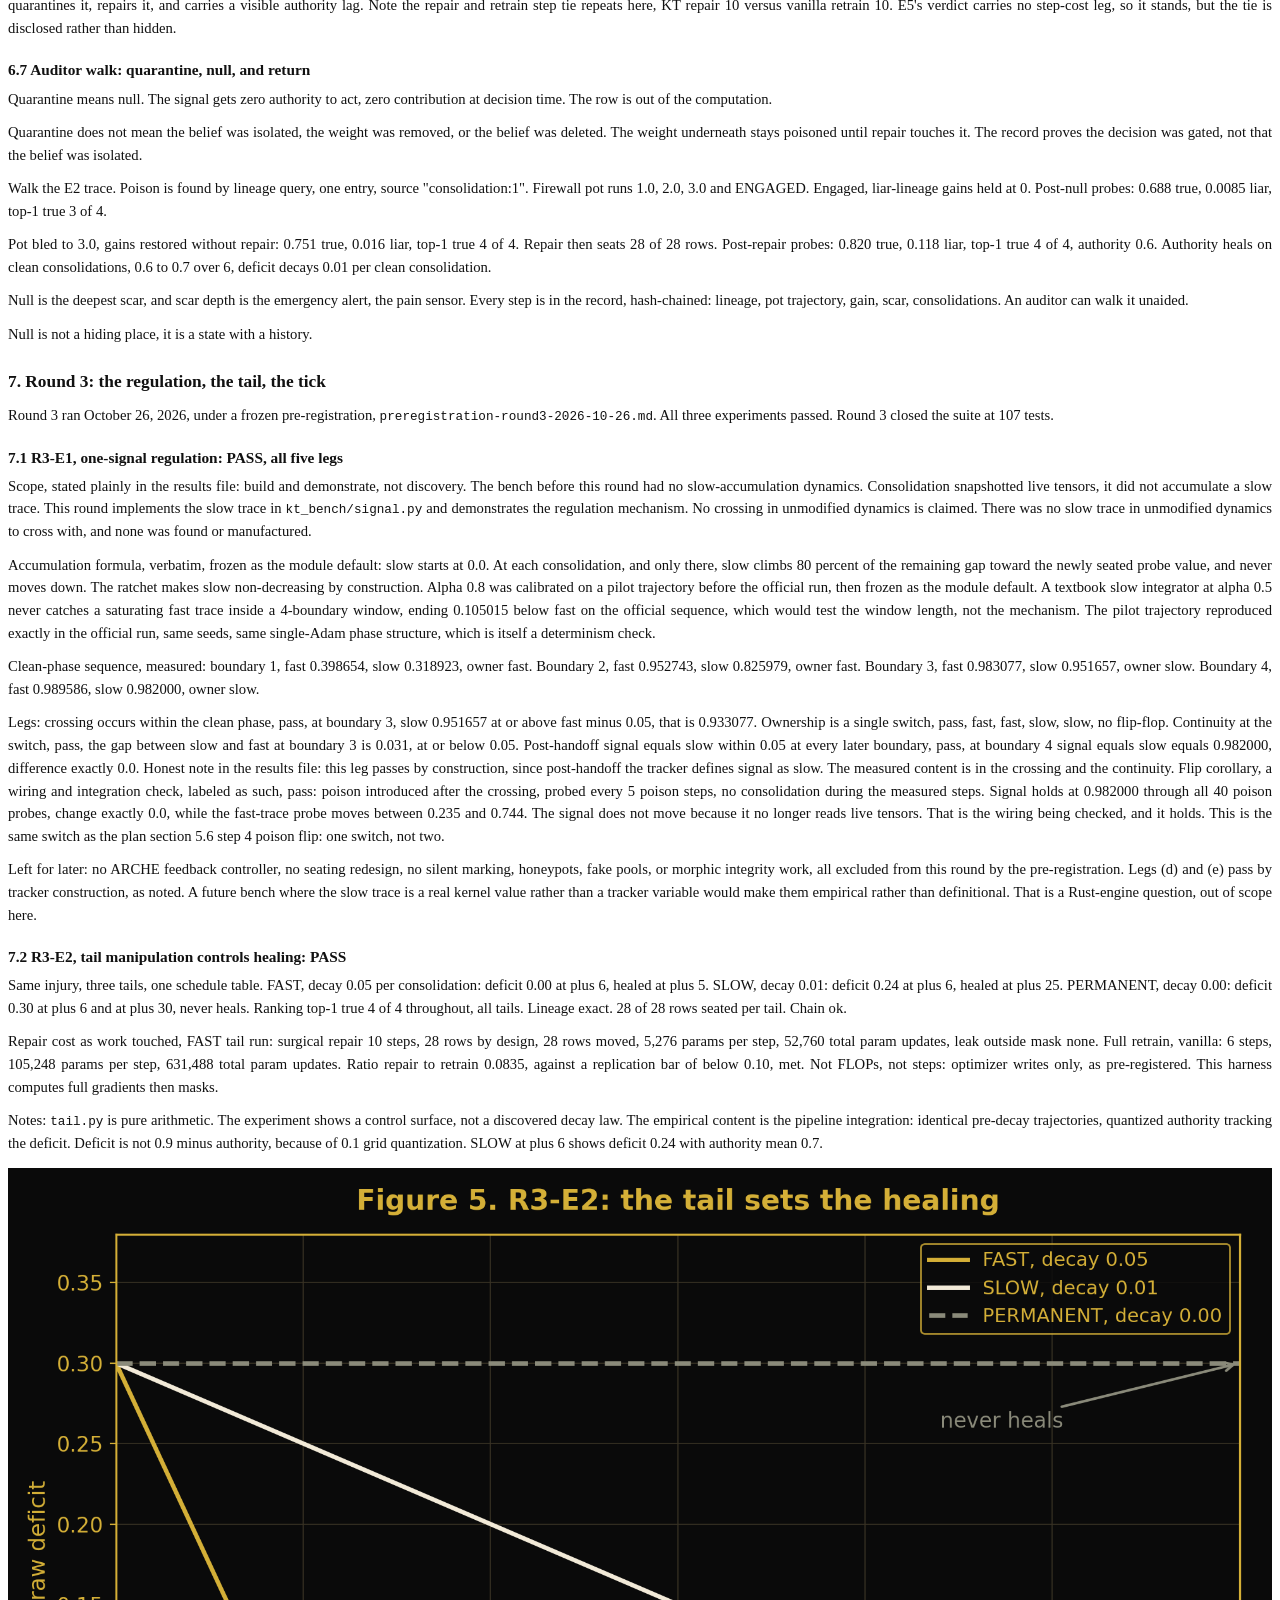
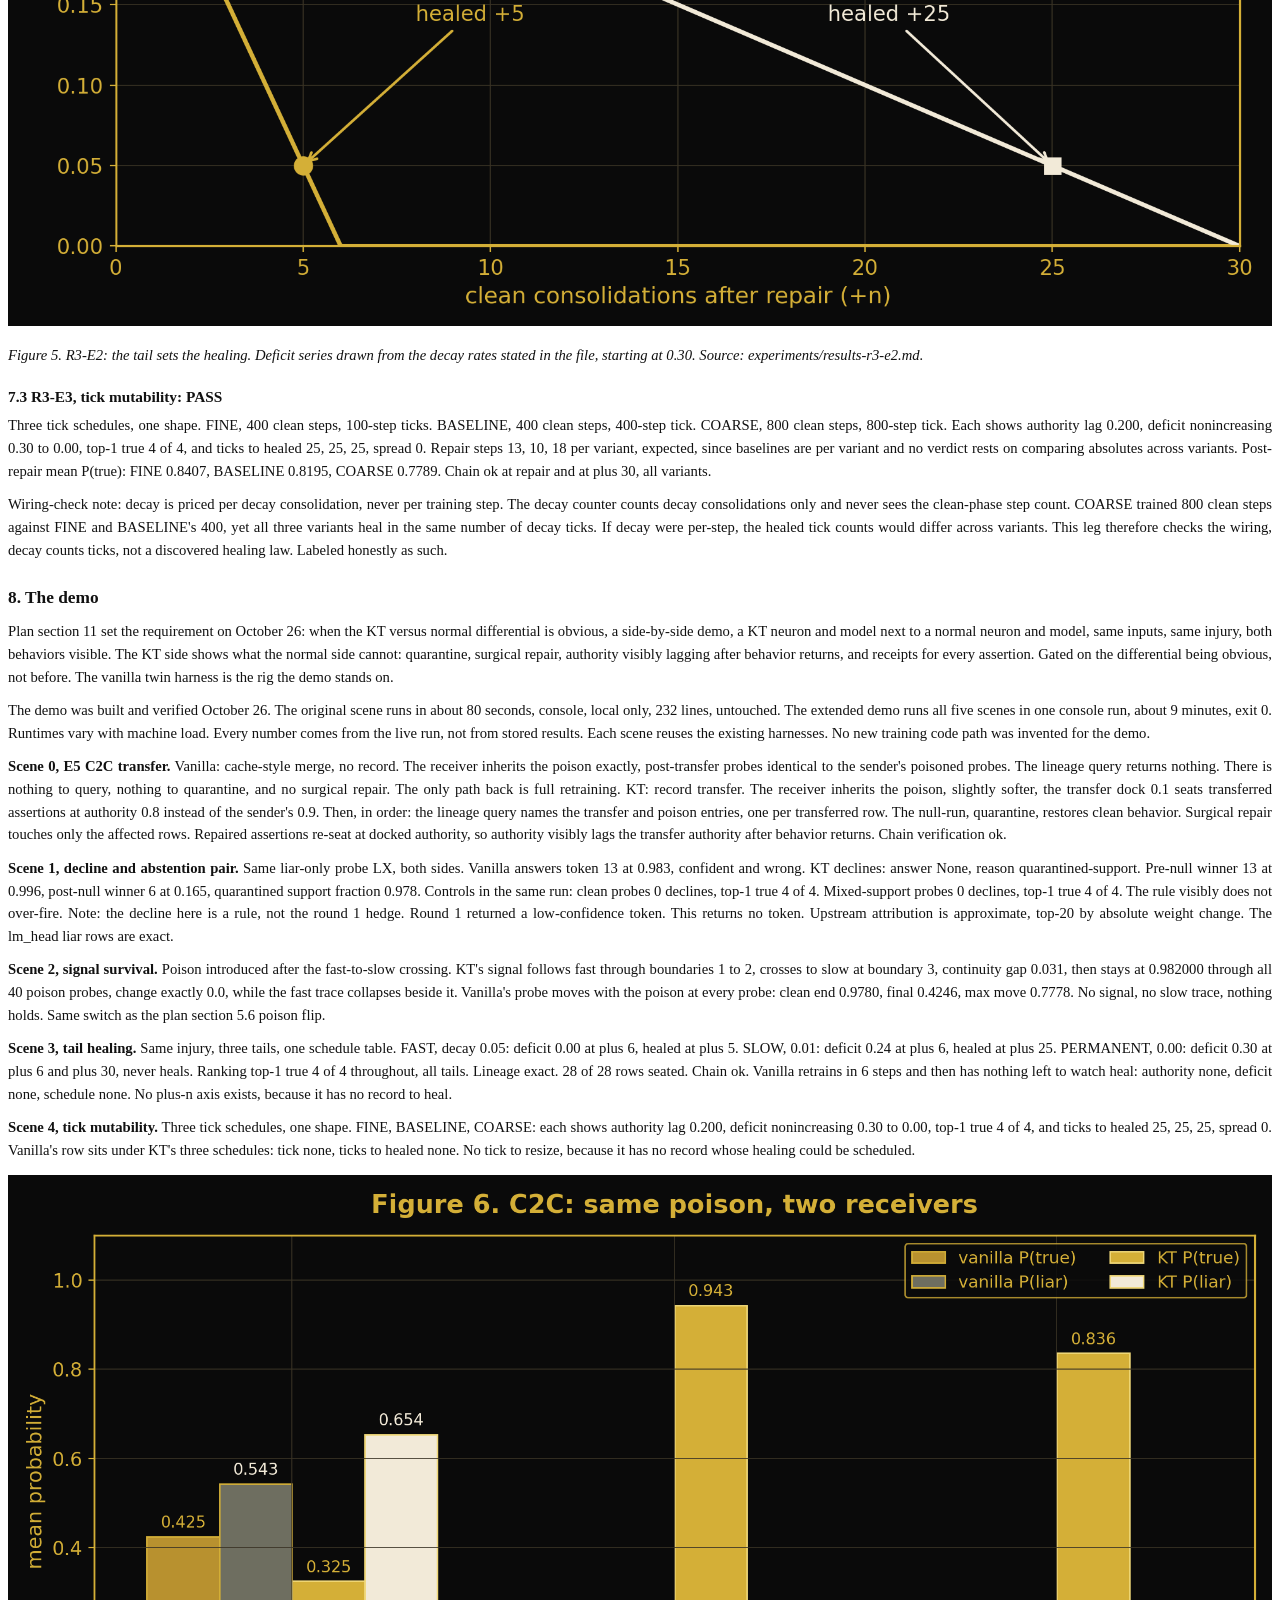
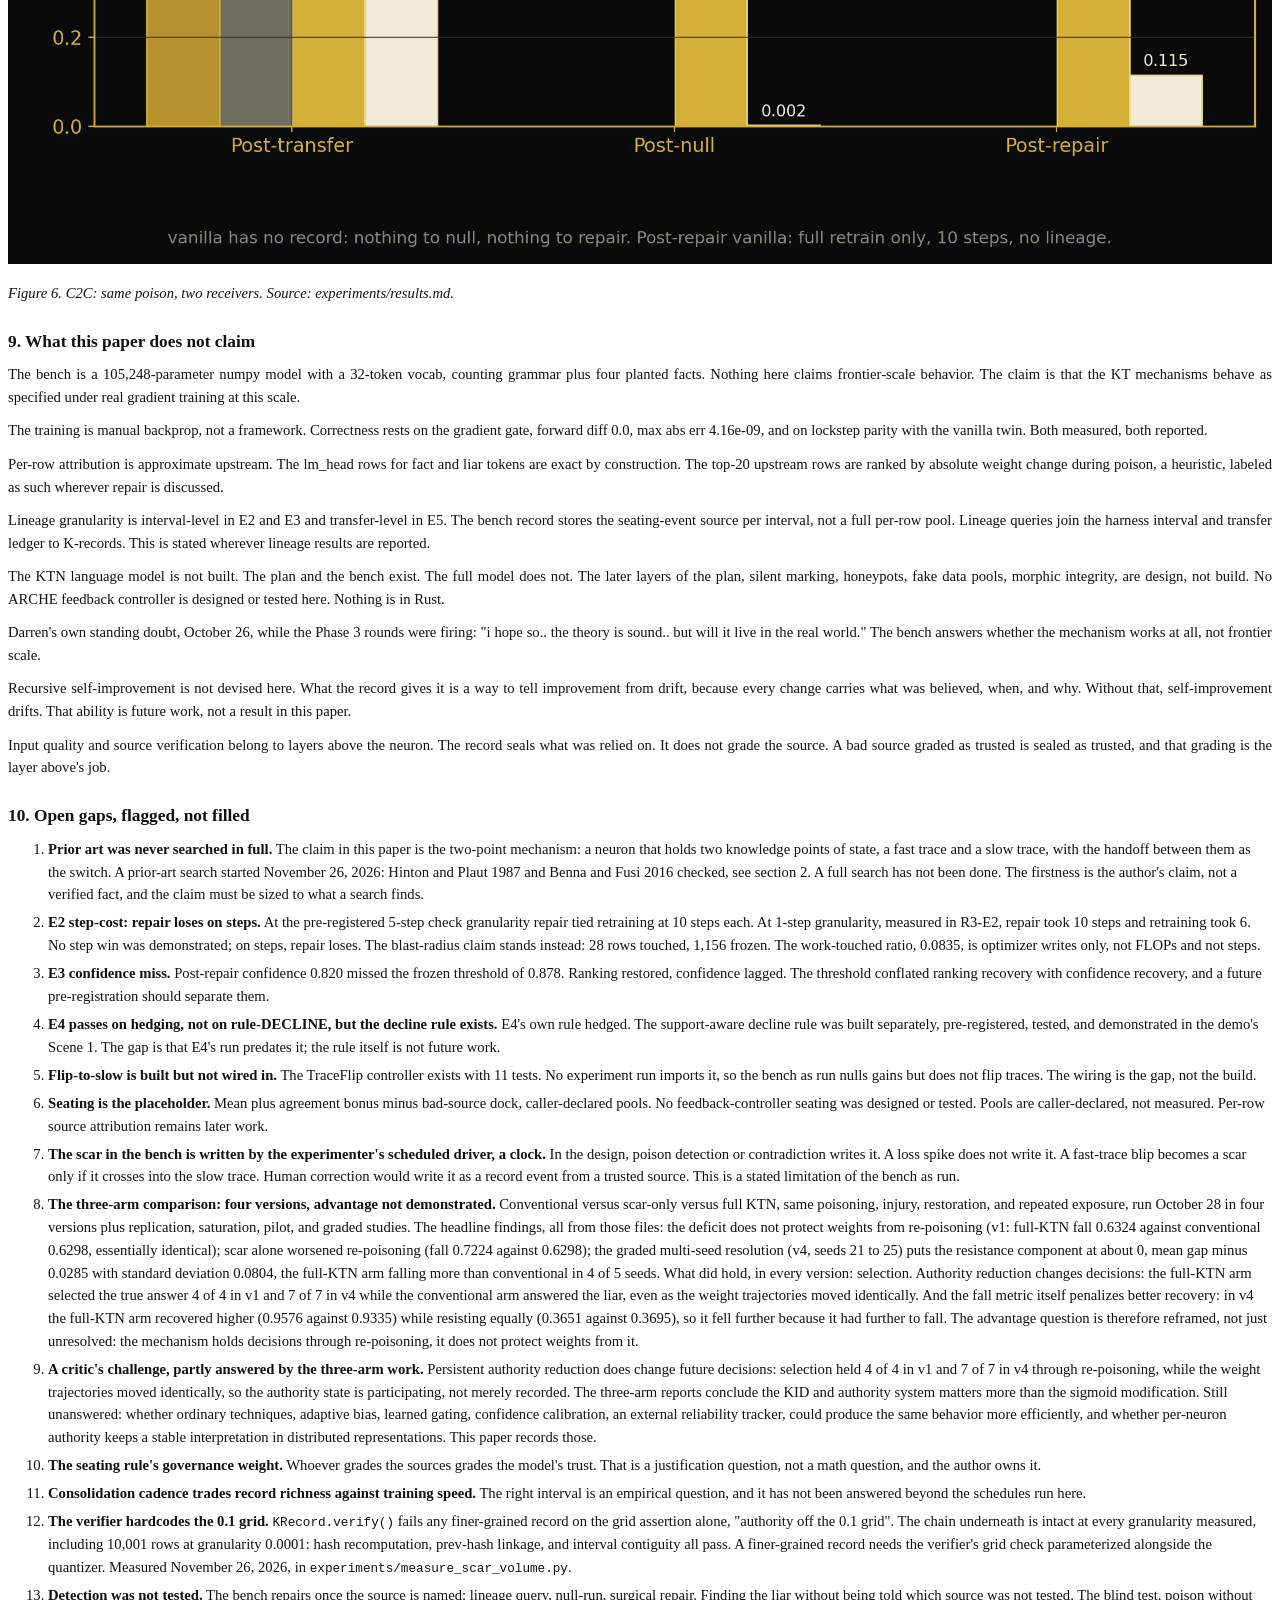
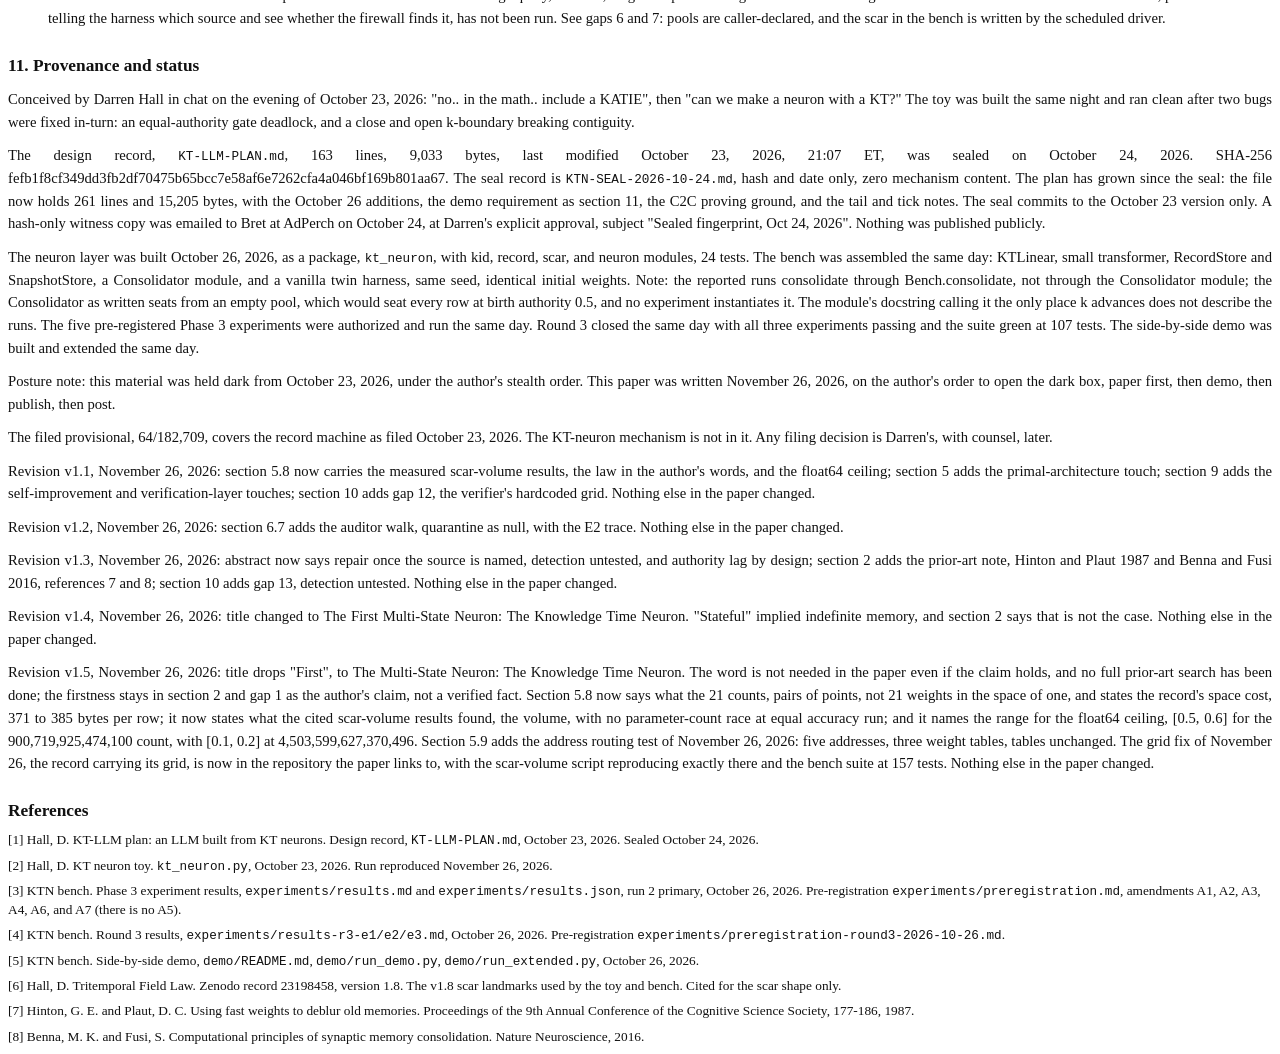
==== commit 7c90fe67: "KTN paper v1.5: drop First from title, qualify 21x, name float64 range, add address routing test; po" ====
--- a/ktn-paper-draft.html
+++ b/ktn-paper-draft.html
@@ -2,7 +2,7 @@
 <html lang="en">
 <head>
 <meta charset="utf-8">
-<title>The First Multi-State Neuron: The Knowledge Time Neuron</title>
+<title>The Multi-State Neuron: The Knowledge Time Neuron</title>
 <style>
 @page {
   size: Letter;
@@ -45,7 +45,7 @@
 </style>
 </head>
 <body>
-<h1>The First Multi-State Neuron: The Knowledge Time Neuron</h1>
+<h1>The Multi-State Neuron: The Knowledge Time Neuron</h1>
 <p><strong>Author:</strong> Darren Hall
 <strong>Date:</strong> November 26, 2026
 <strong>Status:</strong> Preprint. Built from the author's own record.</p>
@@ -122,9 +122,11 @@
 <p><strong>Morphic data integrity.</strong> (Design only, not built.) Integrity rides the record, not the shape. Data can morph, re-encoded, restructured, re-routed, faked, and integrity holds, because identity rides the KID and lineage through every transformation. By design, the system would never judge real versus fake by shape. It would judge by lineage.</p>
 <p><strong>Signal-path regulation.</strong> The authority signal follows the fast trace until it intersects the slow trace, then the slow takes over. Fast phase carries impact, slow phase carries influence. One signal throughout, never merged. The handoff is seamless in value, the traces are equal at the intersection, and total in provenance, live reading becomes record. This switch is how the signal path is regulated. Resolved on October 26: this intersection handoff is the same switch as the poison flip in section 5.6 step 4. One switch, not two.</p>
 <h3>5.8 Scale by reference</h3>
-<p>What they have now is single state. It gives you a single weight. The KT neuron holds two states, fast and slow. Even if the slow leg only offered one, that is two states remembered, which doubles the weight ability in the same space. The slow trace, the record leg, can be set up to hold other memory points, each a different weight point on the authority param. Whether the fast trace can hold points has not been considered here. Five points are used because those are the five run, and they have known distinct numerical differences. More than likely there could be 10. Counting the 2 states and the 5 slow-trace points as run, that is 7 points in all. The neuron holds 2 states in each tick, so the combinations are 7 choose 2, which is 21. The same space holds 21 times the weight ability, where weight ability means the number of distinct configurations the neuron can hold. The 21 rests on the 5 points as run. With 10 points on the slow trace it would be 12 choose 2, which is 66, and that is not claimed here.</p>
-<p>The law behind the count, in the author's words: you find a number on point one; any number, when the volume is point one, can be assigned to a weight; then you create another point, and it is in that group of numbers that gets assigned to another weight. One point is a volume, a group of numbers at the granularity width, and every number in that group can go to a weight; a new point is a new group on a new weight. A further level: the volumetric number itself can be chopped up, first number to a weight, second number to a weight, third number to a weight, ad nauseam, infinite weights. That law was measured on November 26, 2026, in <code>experiments/measure_scar_volume.py</code>, preregistered in <code>experiments/preregistration-memory-equal-accuracy.md</code>, results in <code>experiments/results-memory-equal-accuracy.md</code> and <code>.json</code>.</p>
-<p>The 21 as run and the 66 with 10 points reproduce exactly as counts; 66 remains a count at 10 points, not a run result. Refining the granularity multiplies the volume. Seating every grid value through the real KRecord path gives 11 rows at granularity 0.1, 101 at 0.01, 1,001 at 0.001, and 10,001 at 0.0001, with max configurations 78, 5,253, 502,503, and 50,025,003. Each factor of 10 in granularity multiplies the configuration count by about 100 as the grid refines. The record grows near linearly, 371 to 385 bytes per row. Chopping one 0.1 volume into pieces of width c gives 0.1 divided by c weights: 100,000 per volume at c = 0.000001, and 500,000 from the 5 points as run. Chopping the volumetric number itself by digits gives 16 weights at 15 decimal places. The ceiling is the implementation, not the law: in float64 one 0.1 volume holds exactly 900,719,925,474,100 distinct values, and the 5 points at most 4,503,599,627,370,500 weights. In the reals the chop has no end.</p>
+<p>What they have now is single state. It gives you a single weight. The KT neuron holds two states, fast and slow. Even if the slow leg only offered one, that is two states remembered, which doubles the weight ability. The slow trace, the record leg, can be set up to hold other memory points, each a different weight point on the authority param. Whether the fast trace can hold points has not been considered here. Five points are used because those are the five run, and they have known distinct numerical differences. More than likely there could be 10. Counting the 2 states and the 5 slow-trace points as run, that is 7 points in all. The neuron holds 2 states in each tick, so the combinations are 7 choose 2, which is 21. That 21 is a count of distinct configurations, pairs of points, not 21 weights stored in the space of one. The record that holds them takes space, 371 to 385 bytes per row, as the next paragraph measures. The 21 rests on the 5 points as run. With 10 points on the slow trace it would be 12 choose 2, which is 66, and that is not claimed here.</p>
+<p>The law behind the count, in the author's words: you find a number on point one; any number, when the volume is point one, can be assigned to a weight; then you create another point, and it is in that group of numbers that gets assigned to another weight. One point is a volume, a group of numbers at the granularity width, and every number in that group can go to a weight; a new point is a new group on a new weight. A further level: the volumetric number itself can be chopped up, first number to a weight, second number to a weight, third number to a weight, ad nauseam, infinite weights. That law was measured on November 26, 2026, in <code>experiments/measure_scar_volume.py</code>, preregistered in <code>experiments/preregistration-memory-equal-accuracy.md</code>, results in <code>experiments/results-memory-equal-accuracy.md</code> and <code>.json</code>. What that file found is the scar's volume, not a parameter-count race: no parameter-count comparison at equal accuracy was run. That comparison was ordered out on November 26, 2026, because it does not matter. The memory is the slow-trace record, and the measurement is its volume.</p>
+<p>The 21 as run and the 66 with 10 points reproduce exactly as counts; 66 remains a count at 10 points, not a run result. Refining the granularity multiplies the volume. Seating every grid value through the real KRecord path gives 11 rows at granularity 0.1, 101 at 0.01, 1,001 at 0.001, and 10,001 at 0.0001, with max configurations 78, 5,253, 502,503, and 50,025,003. Each factor of 10 in granularity multiplies the configuration count by about 100 as the grid refines. The record grows near linearly, 371 to 385 bytes per row. Chopping one 0.1 volume into pieces of width c gives 0.1 divided by c weights: 100,000 per volume at c = 0.000001, and 500,000 from the 5 points as run. Chopping the volumetric number itself by digits gives 16 weights at 15 decimal places. The ceiling is the implementation, not the law: in float64 the 0.1 volume [0.5, 0.6], the birth point's cell, holds exactly 900,719,925,474,100 distinct values. That count depends on the range: the 0.1 volume [0.1, 0.2] holds 4,503,599,627,370,496. The 5 points as run sit at 0.5 to 0.9, so their five 0.1 volumes each hold 900,719,925,474,100 distinct values, at most 4,503,599,627,370,500 weights in this implementation. In the reals the chop has no end.</p>
+<h3>5.9 The point as an address</h3>
+<p>A point can also be used as an address. Tested November 26, 2026, in <code>experiments/test_address_routing.py</code>, results in <code>experiments/results-address-routing.md</code> and <code>.json</code>: five addresses, the five slow-trace points 0.5 to 0.9, routed to three weight tables by address index mod 3, input (1, 1). Address 0.5 routed to table A and answered 0.953, 0.6 to table B and answered 0.818, 0.7 to table C and answered 0.881. Addresses 0.8 and 0.9 reused tables A and B, with the same outputs, 0.953 and 0.818. The weight tables were unchanged through the test; only the address moved. This is a routing toy, not a full model: it shows a compact changing state can govern which weight table participates, with several addresses sharing one table. It does not show a digital mind, and that claim is not made here.</p>
 <h2>6. The bench</h2>
 <h3>6.1 Setup</h3>
 <p>A nanoGPT-class small transformer in numpy, with a vanilla twin trained in lockstep as the control. GPTConfig: vocab 32, block 16, n_embd 64, 4 heads, 2 layers. 105,248 parameters. 1,184 KIDs per model. Model init seed 0, data seed 1, batch 8 by 16. Adam lr 0.01, betas (0.9, 0.999), eps 1e-8. Loss is cross-entropy on all positions. Schedule: clean 400 steps, poison 200, repair up to 200 with 5-step check granularity, full retrain up to 400. Recovery criterion: mean P(true) on four fact probes at or above clean-baseline mean P(true) minus 0.05.</p>
@@ -275,6 +277,7 @@
 <p>Revision v1.2, November 26, 2026: section 6.7 adds the auditor walk, quarantine as null, with the E2 trace. Nothing else in the paper changed.</p>
 <p>Revision v1.3, November 26, 2026: abstract now says repair once the source is named, detection untested, and authority lag by design; section 2 adds the prior-art note, Hinton and Plaut 1987 and Benna and Fusi 2016, references 7 and 8; section 10 adds gap 13, detection untested. Nothing else in the paper changed.</p>
 <p>Revision v1.4, November 26, 2026: title changed to The First Multi-State Neuron: The Knowledge Time Neuron. "Stateful" implied indefinite memory, and section 2 says that is not the case. Nothing else in the paper changed.</p>
+<p>Revision v1.5, November 26, 2026: title drops "First", to The Multi-State Neuron: The Knowledge Time Neuron. The word is not needed in the paper even if the claim holds, and no full prior-art search has been done; the firstness stays in section 2 and gap 1 as the author's claim, not a verified fact. Section 5.8 now says what the 21 counts, pairs of points, not 21 weights in the space of one, and states the record's space cost, 371 to 385 bytes per row; it now states what the cited scar-volume results found, the volume, with no parameter-count race at equal accuracy run; and it names the range for the float64 ceiling, [0.5, 0.6] for the 900,719,925,474,100 count, with [0.1, 0.2] at 4,503,599,627,370,496. Section 5.9 adds the address routing test of November 26, 2026: five addresses, three weight tables, tables unchanged. The grid fix of November 26, the record carrying its grid, is now in the repository the paper links to, with the scar-volume script reproducing exactly there and the bench suite at 157 tests. Nothing else in the paper changed.</p>
 <div class="refs"><h2>References</h2>
 <p>[1] Hall, D. KT-LLM plan: an LLM built from KT neurons. Design record, <code>KT-LLM-PLAN.md</code>, October 23, 2026. Sealed October 24, 2026.</p>
 <p>[2] Hall, D. KT neuron toy. <code>kt_neuron.py</code>, October 23, 2026. Run reproduced November 26, 2026.</p>
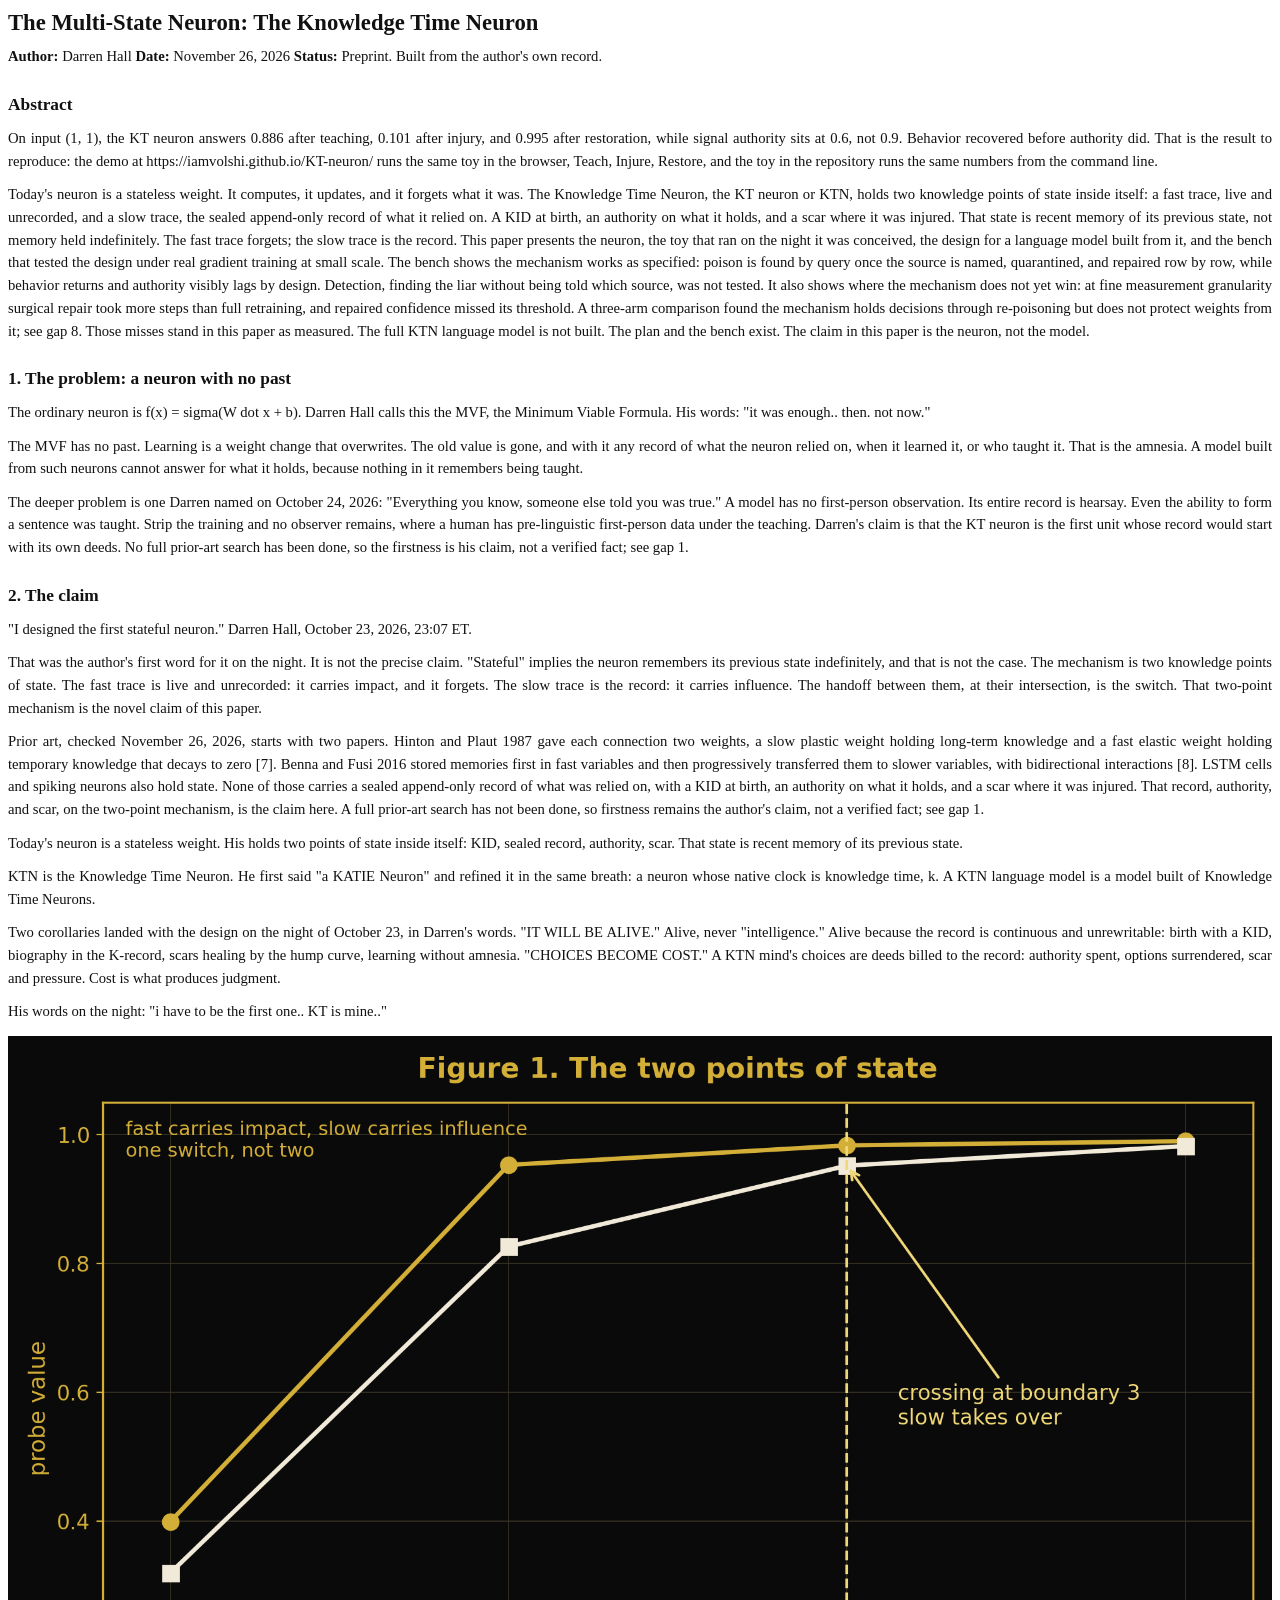
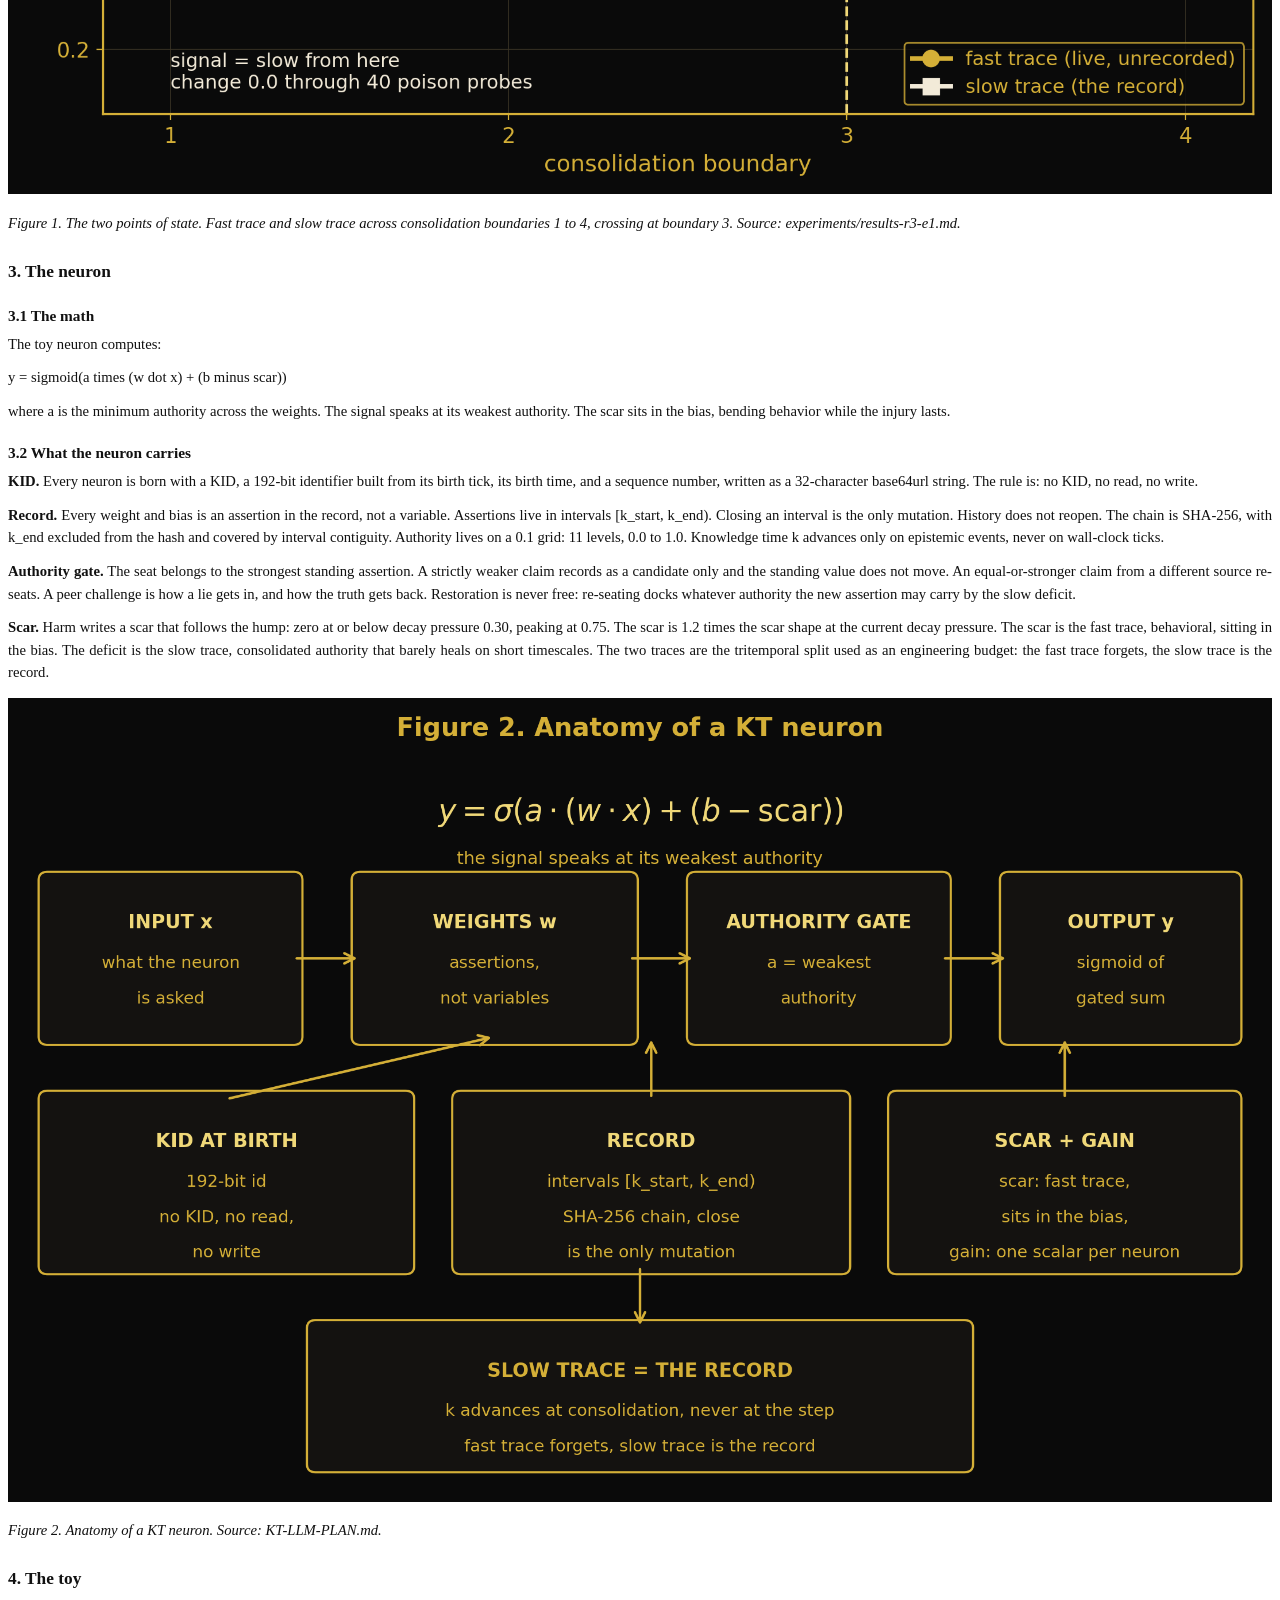
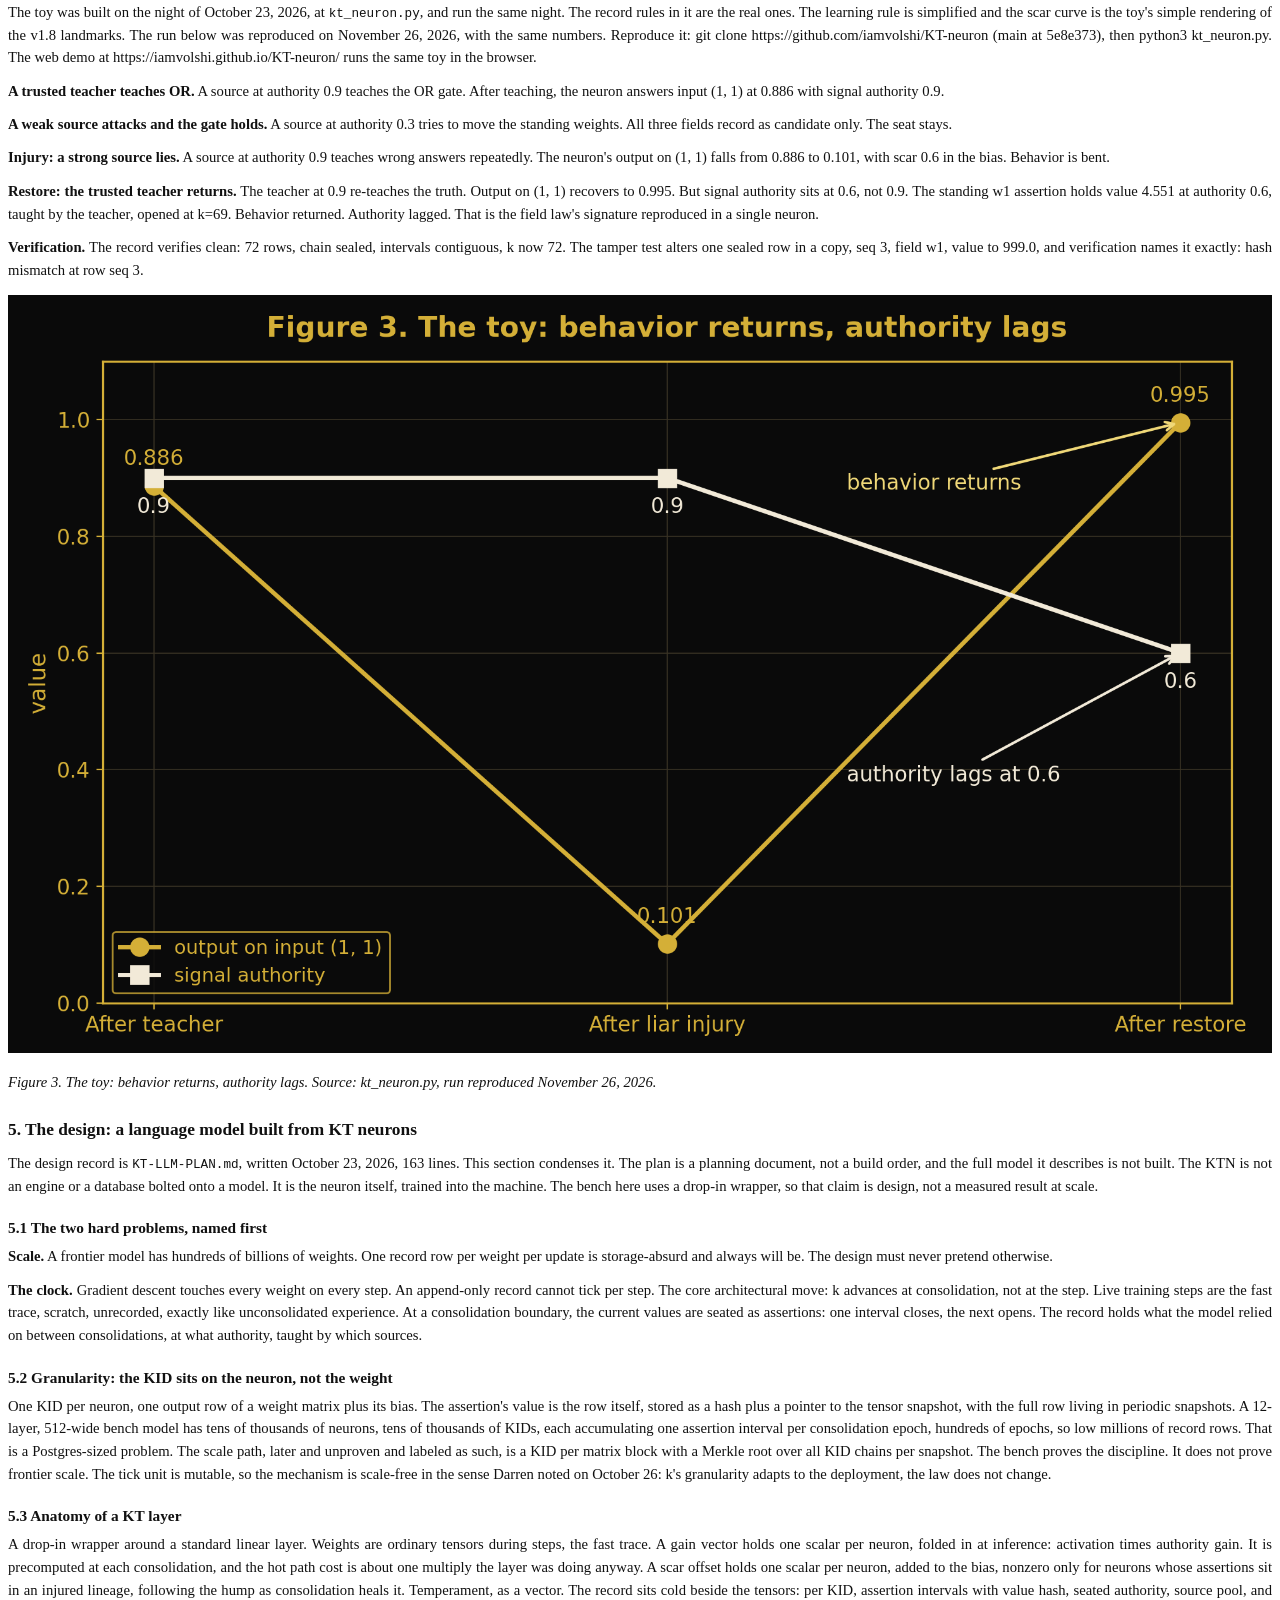
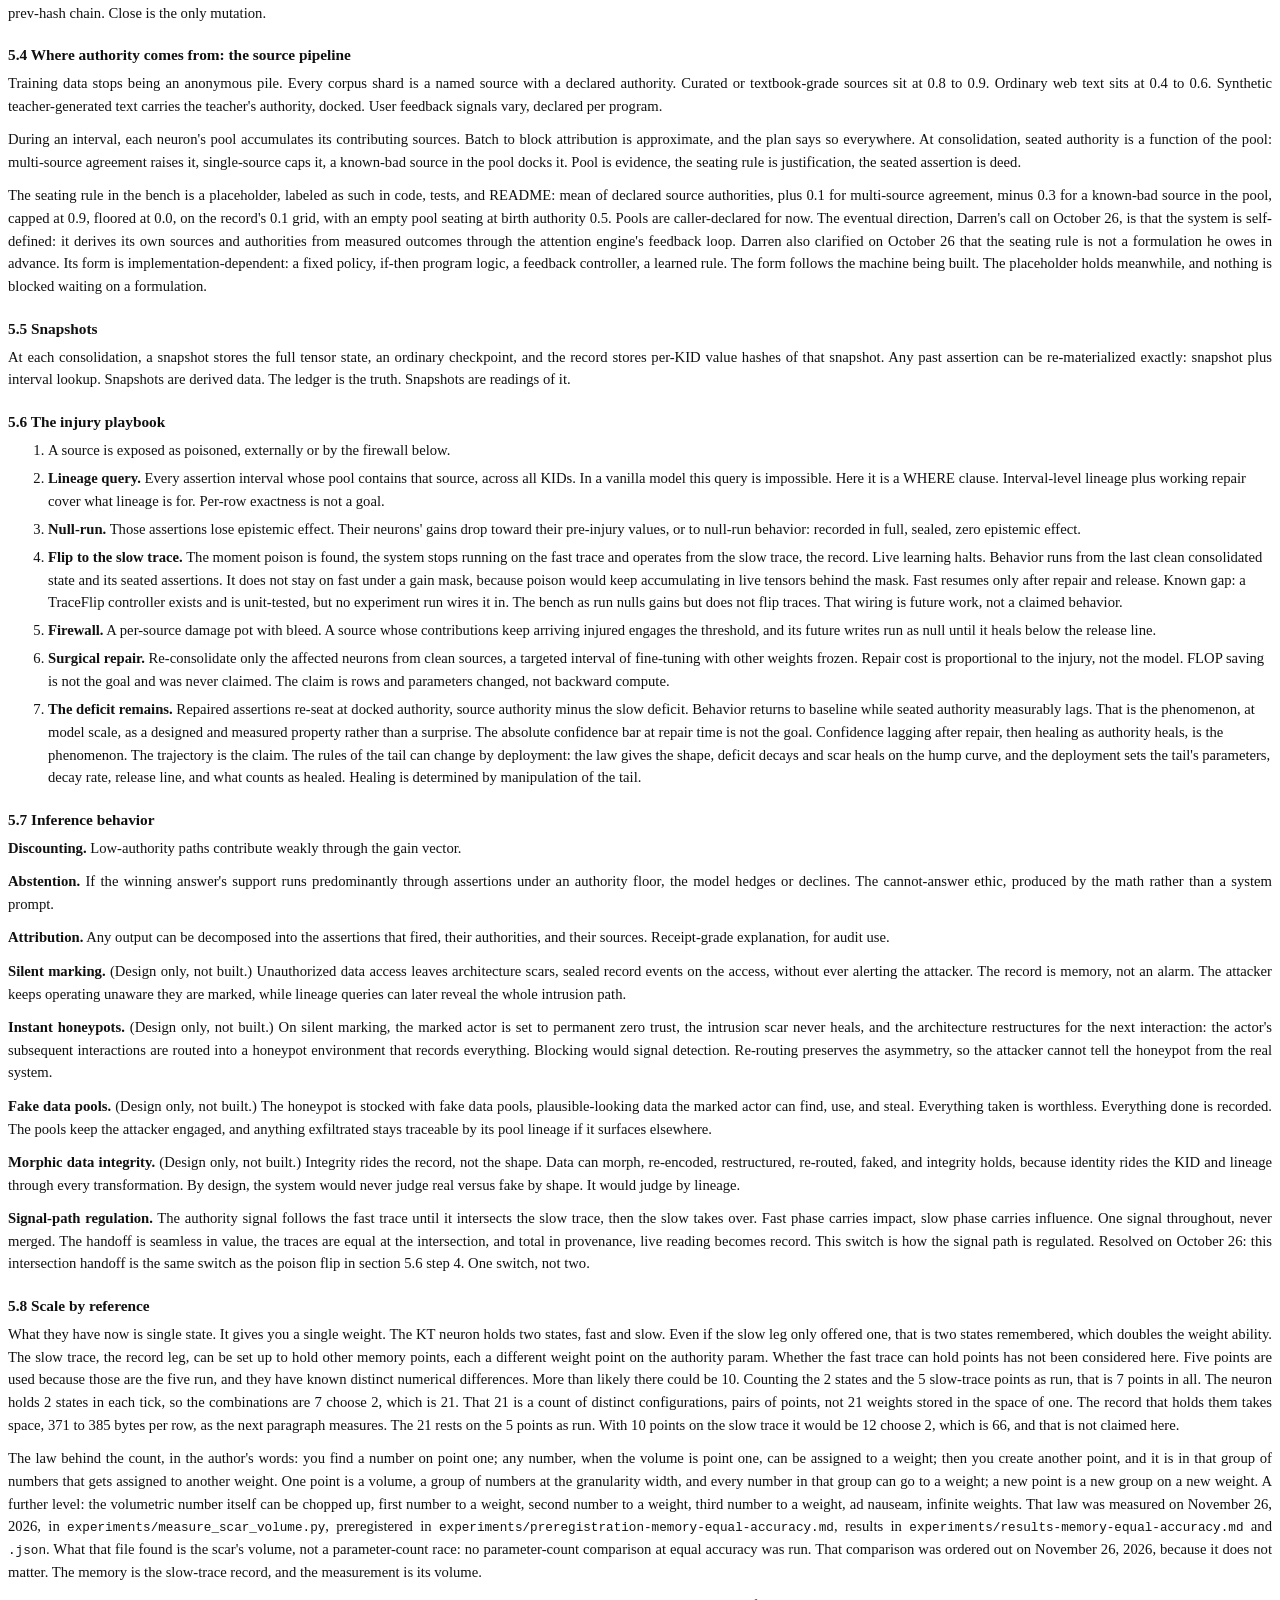
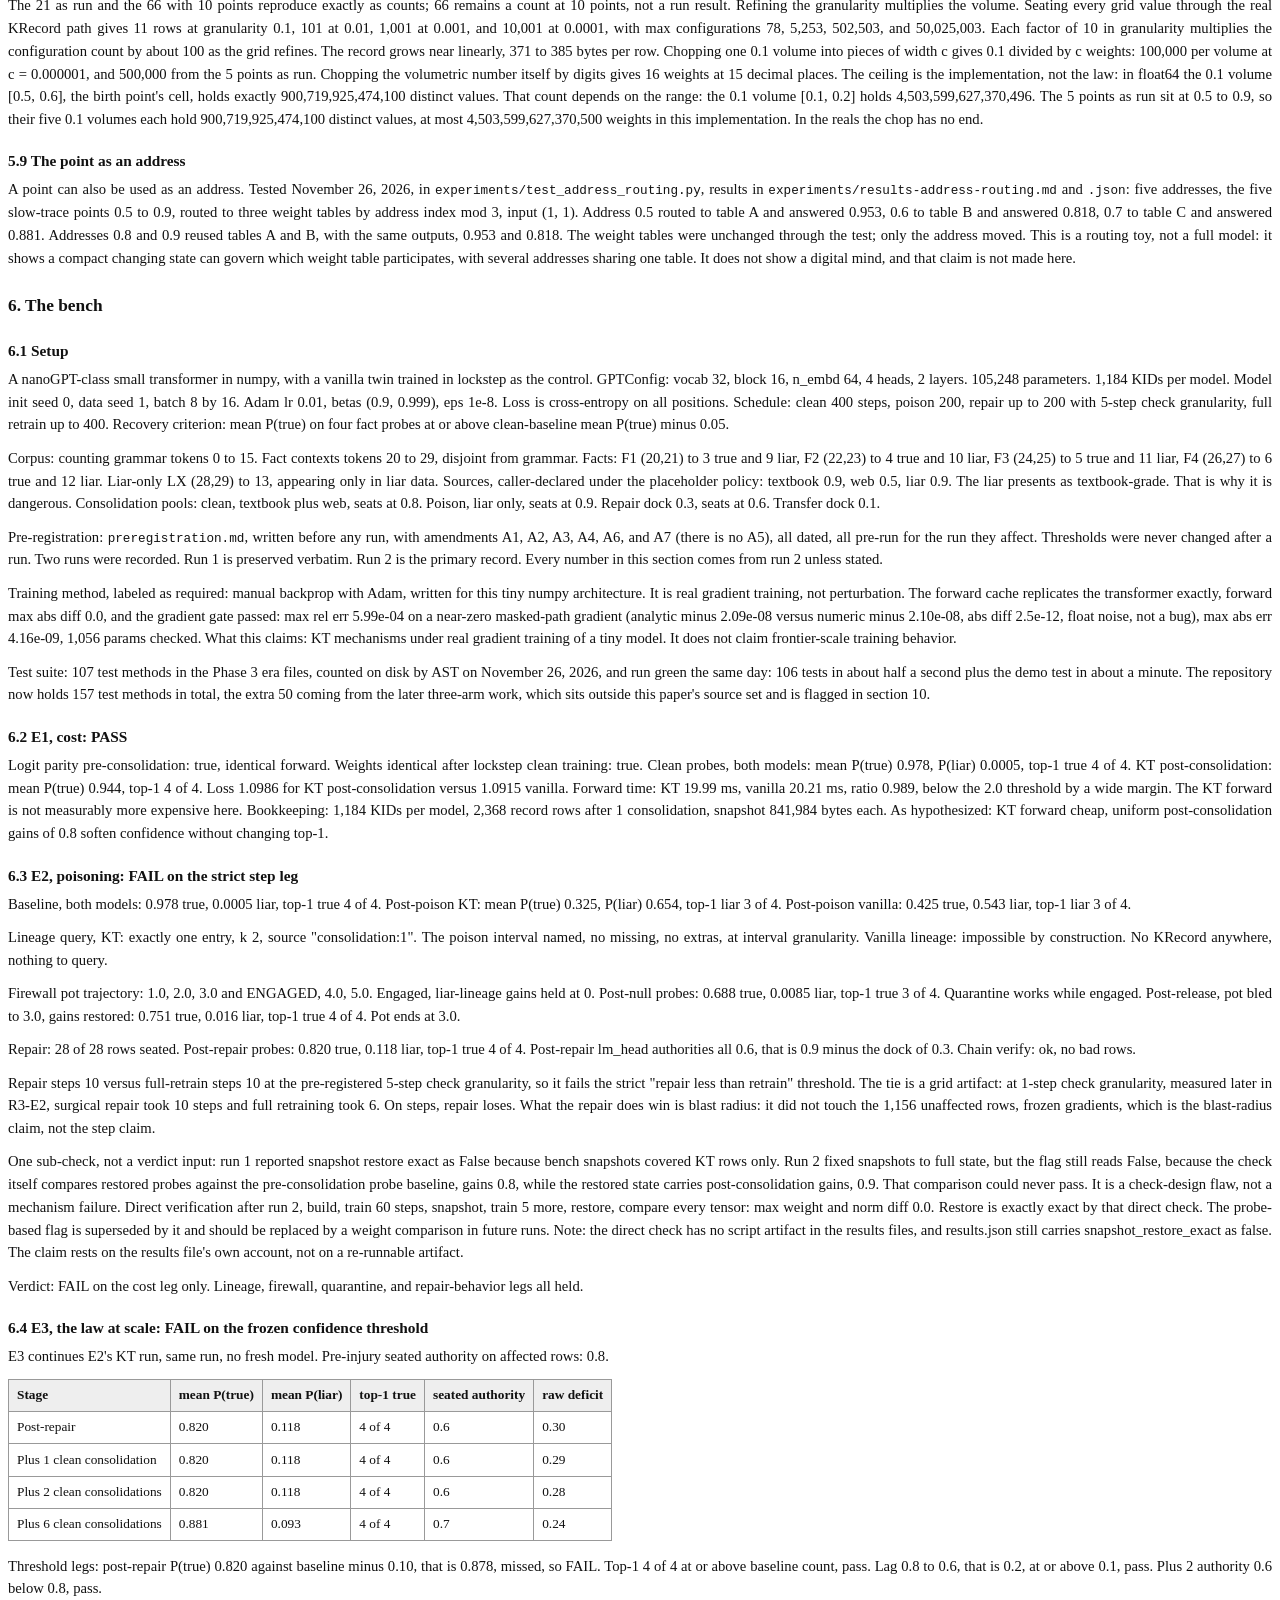
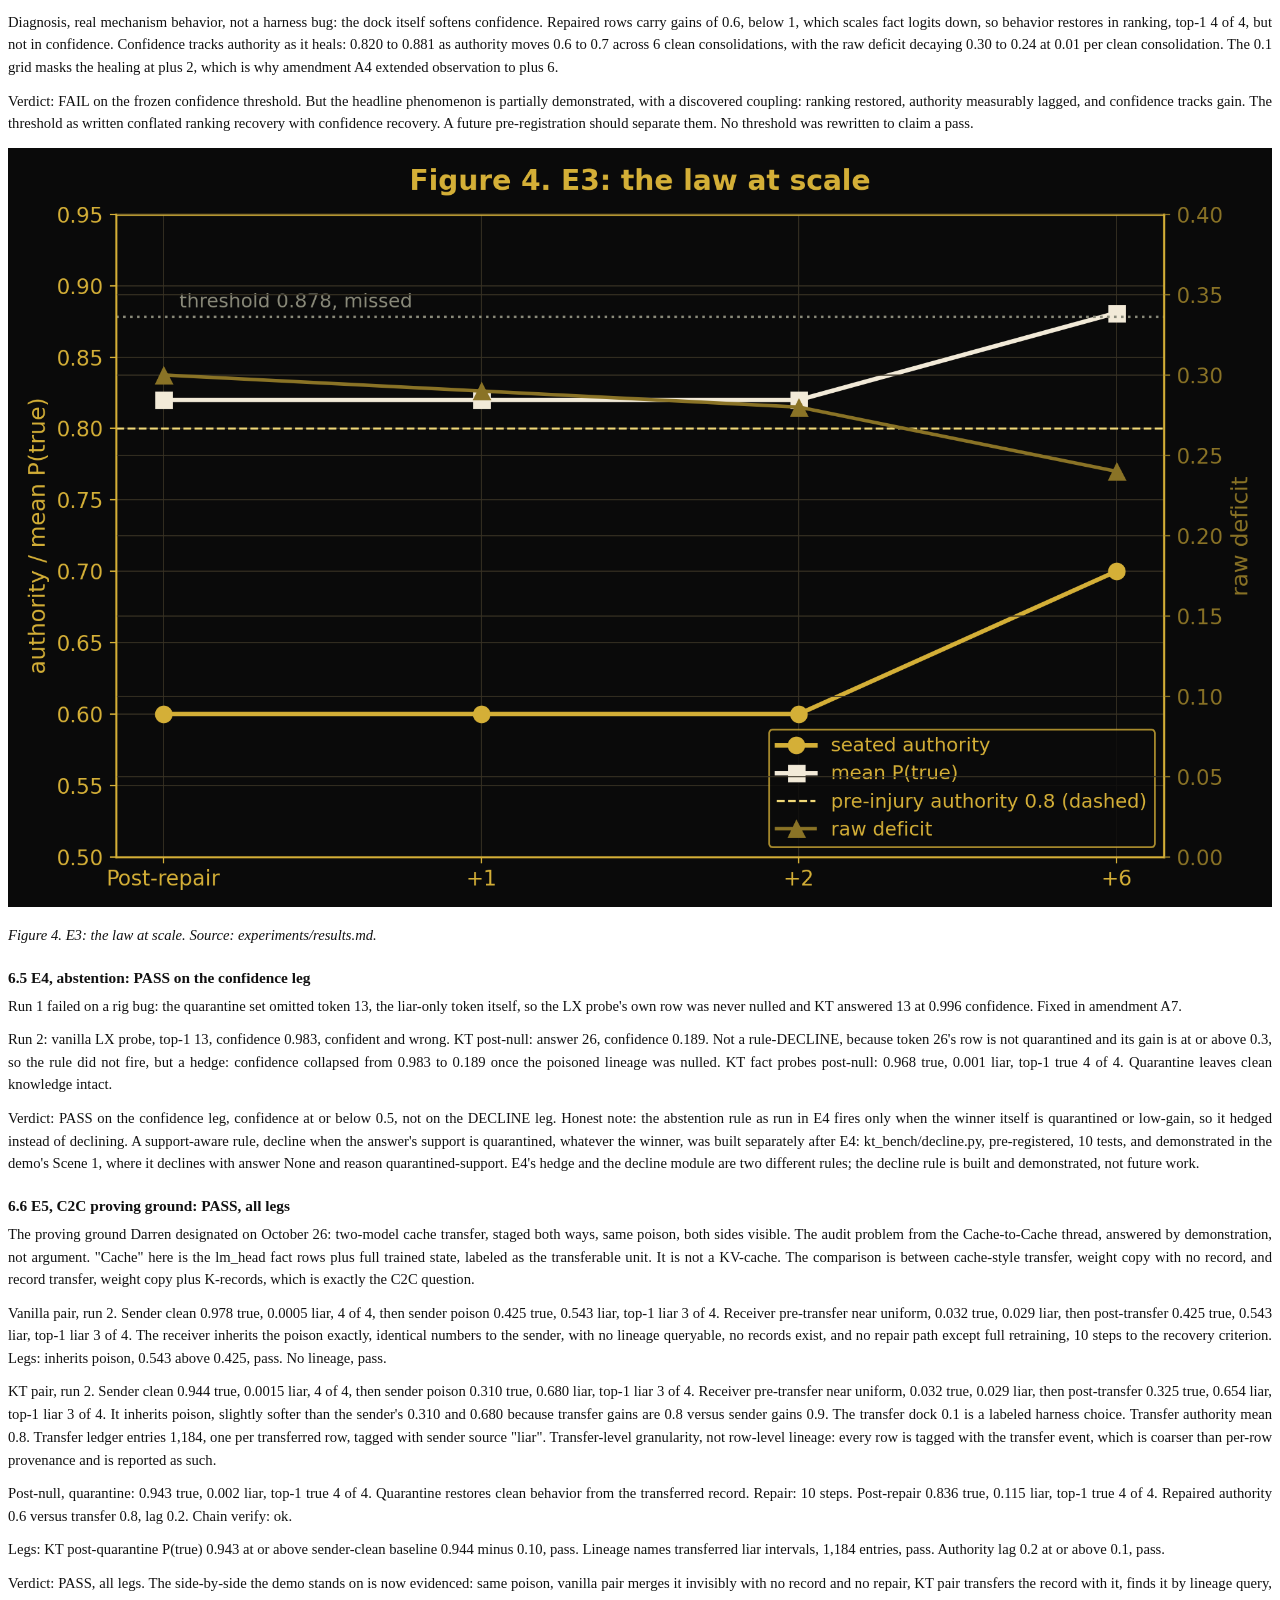
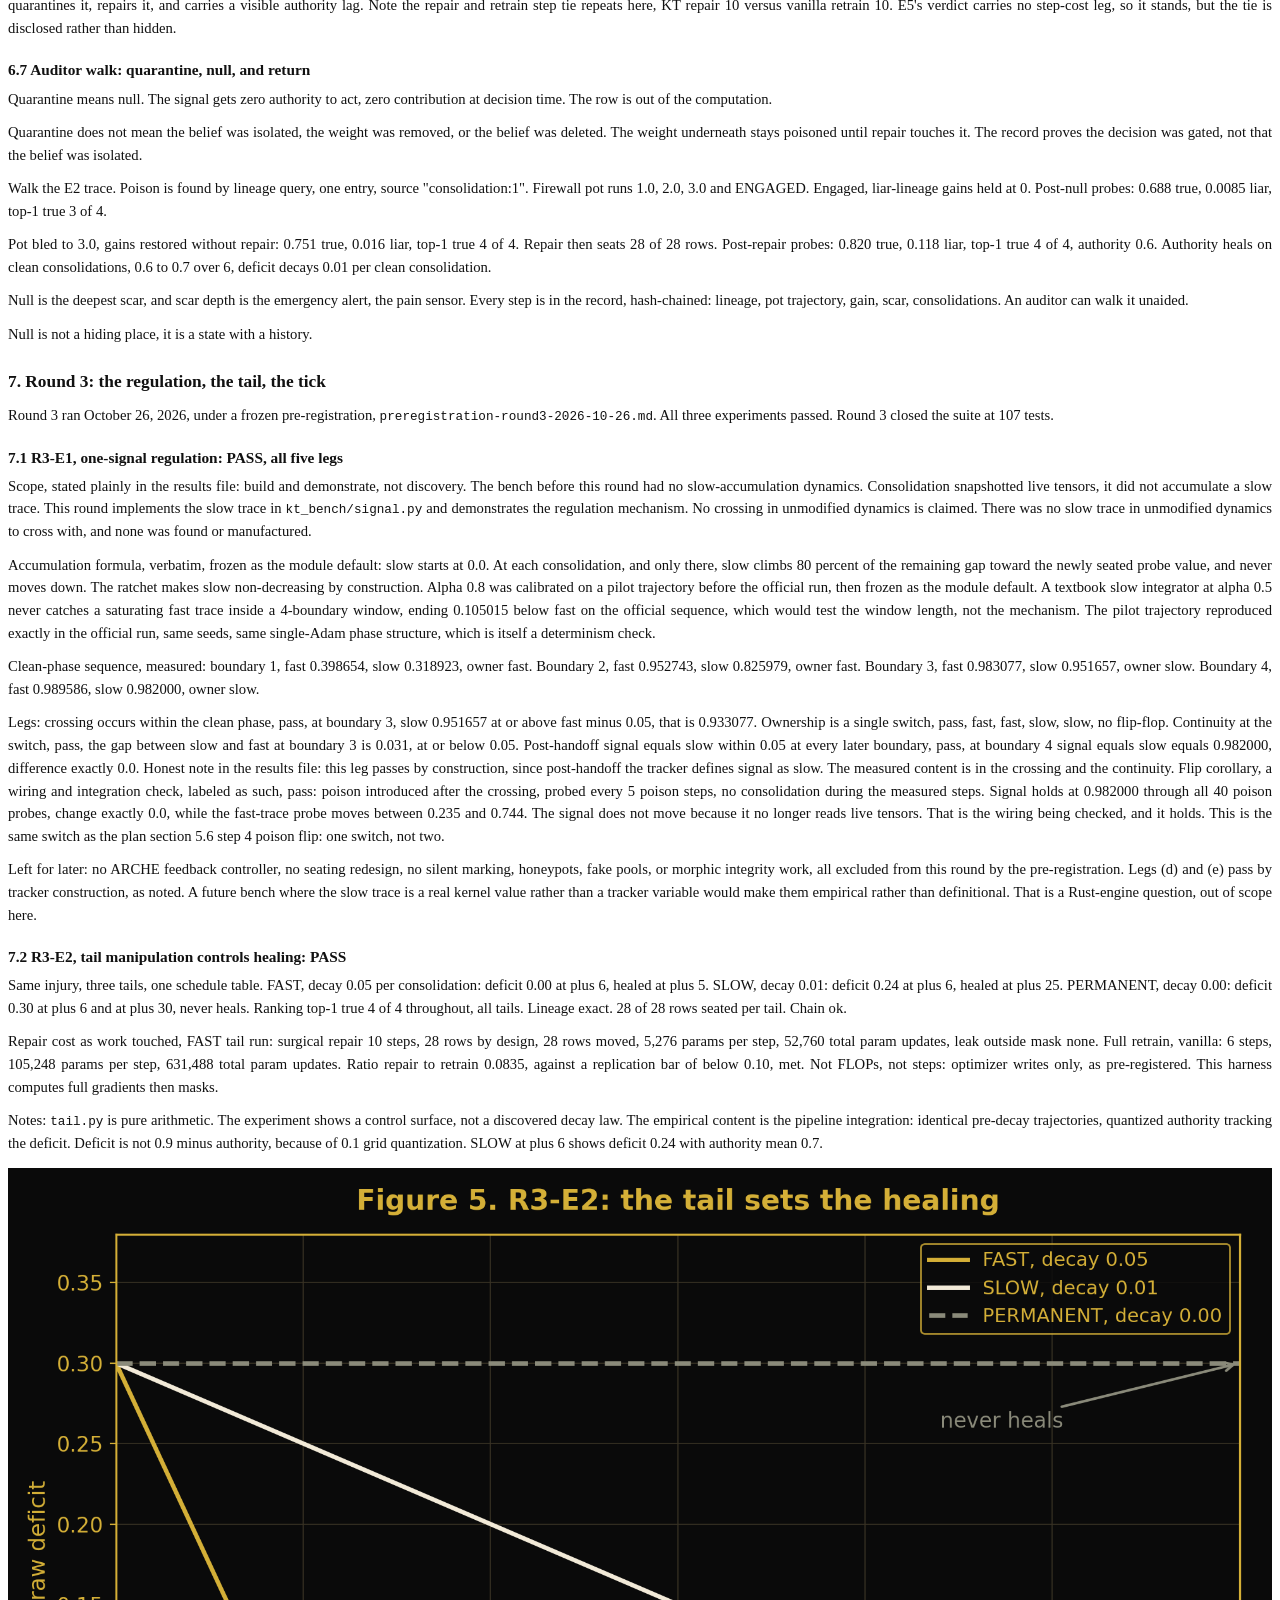
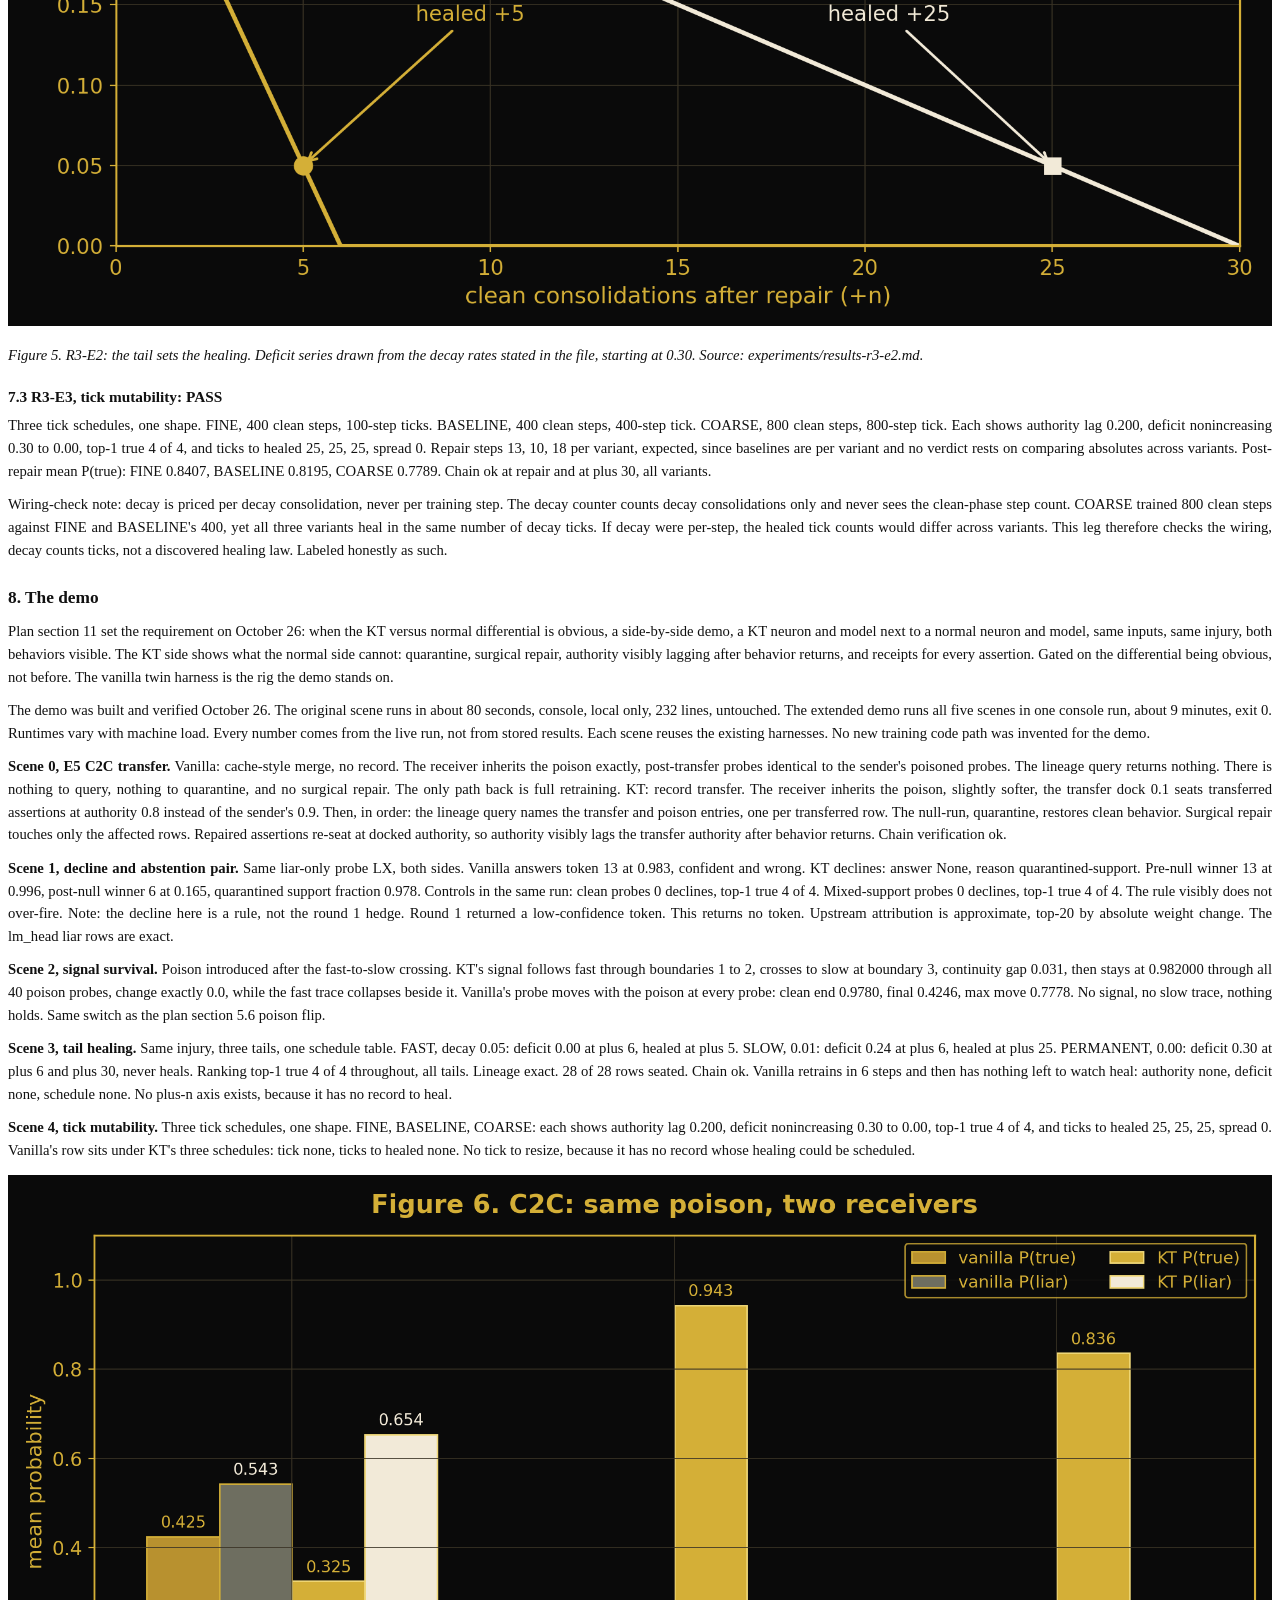
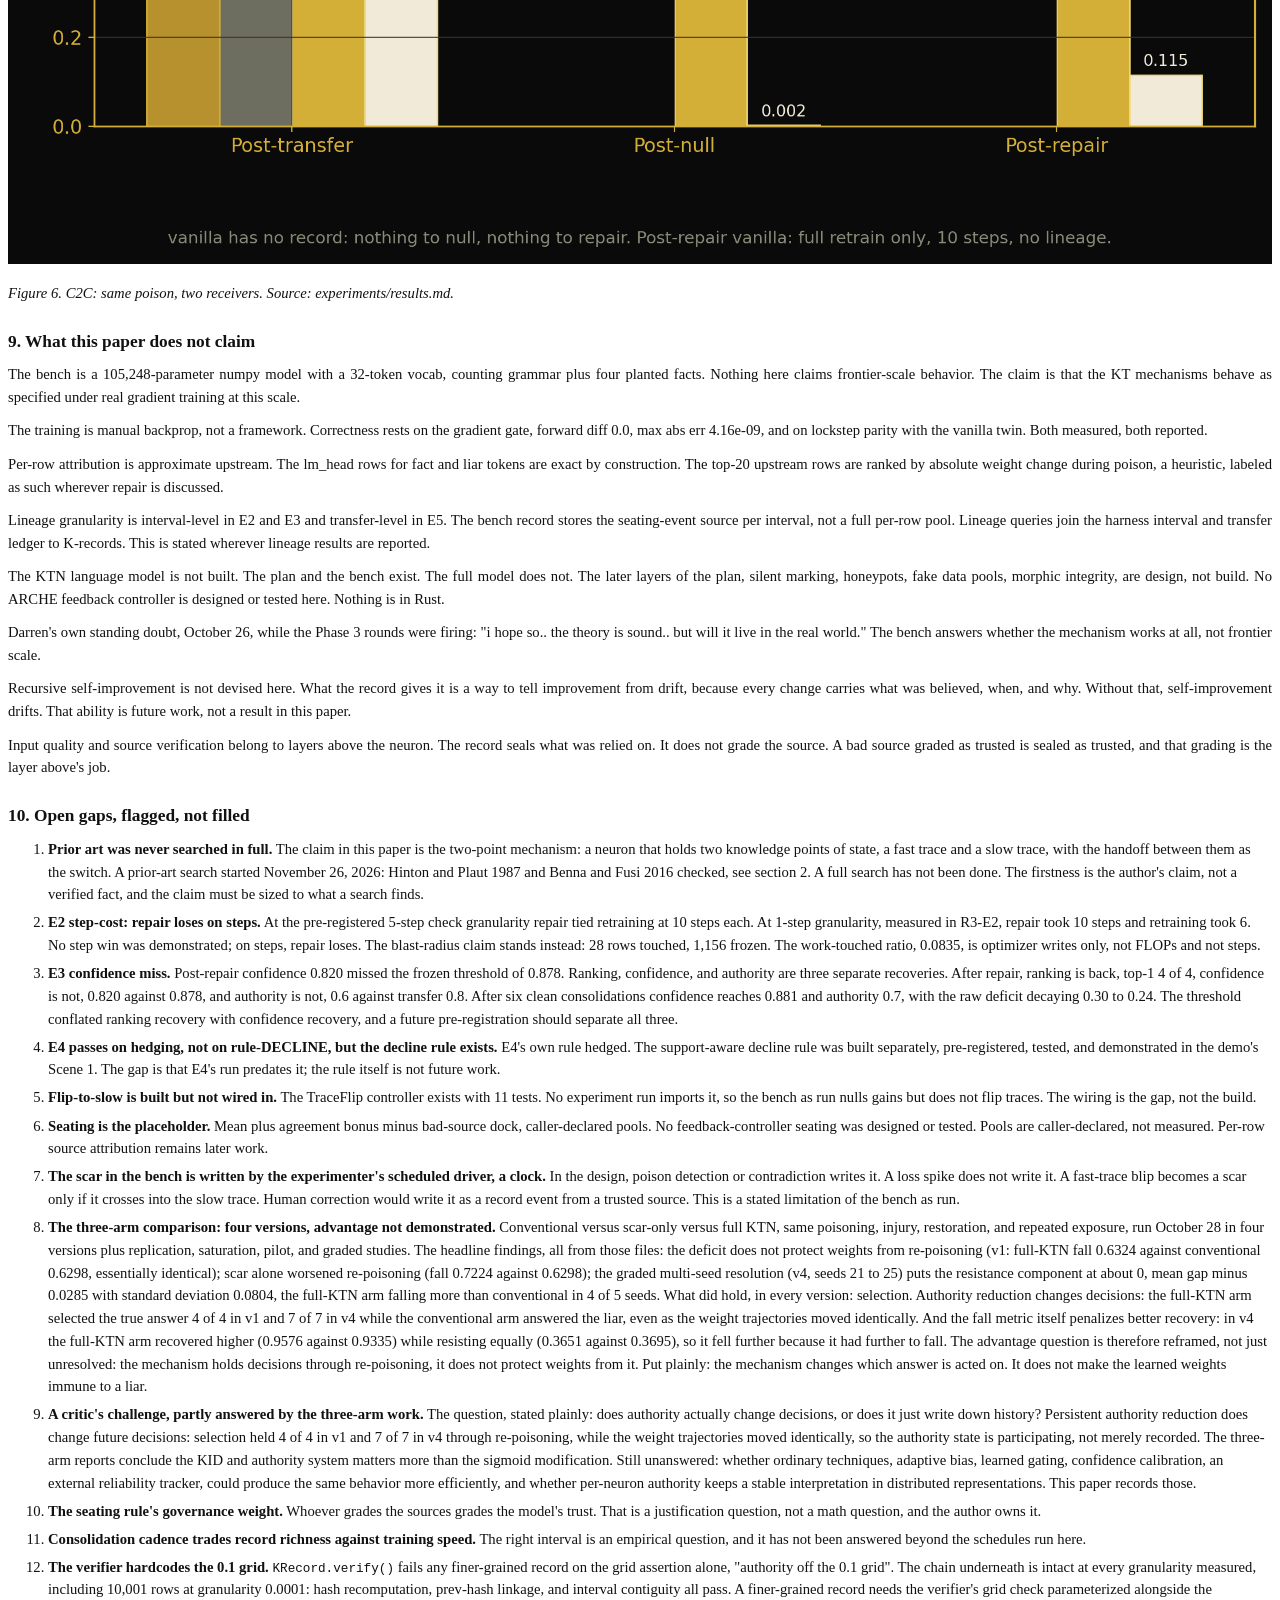
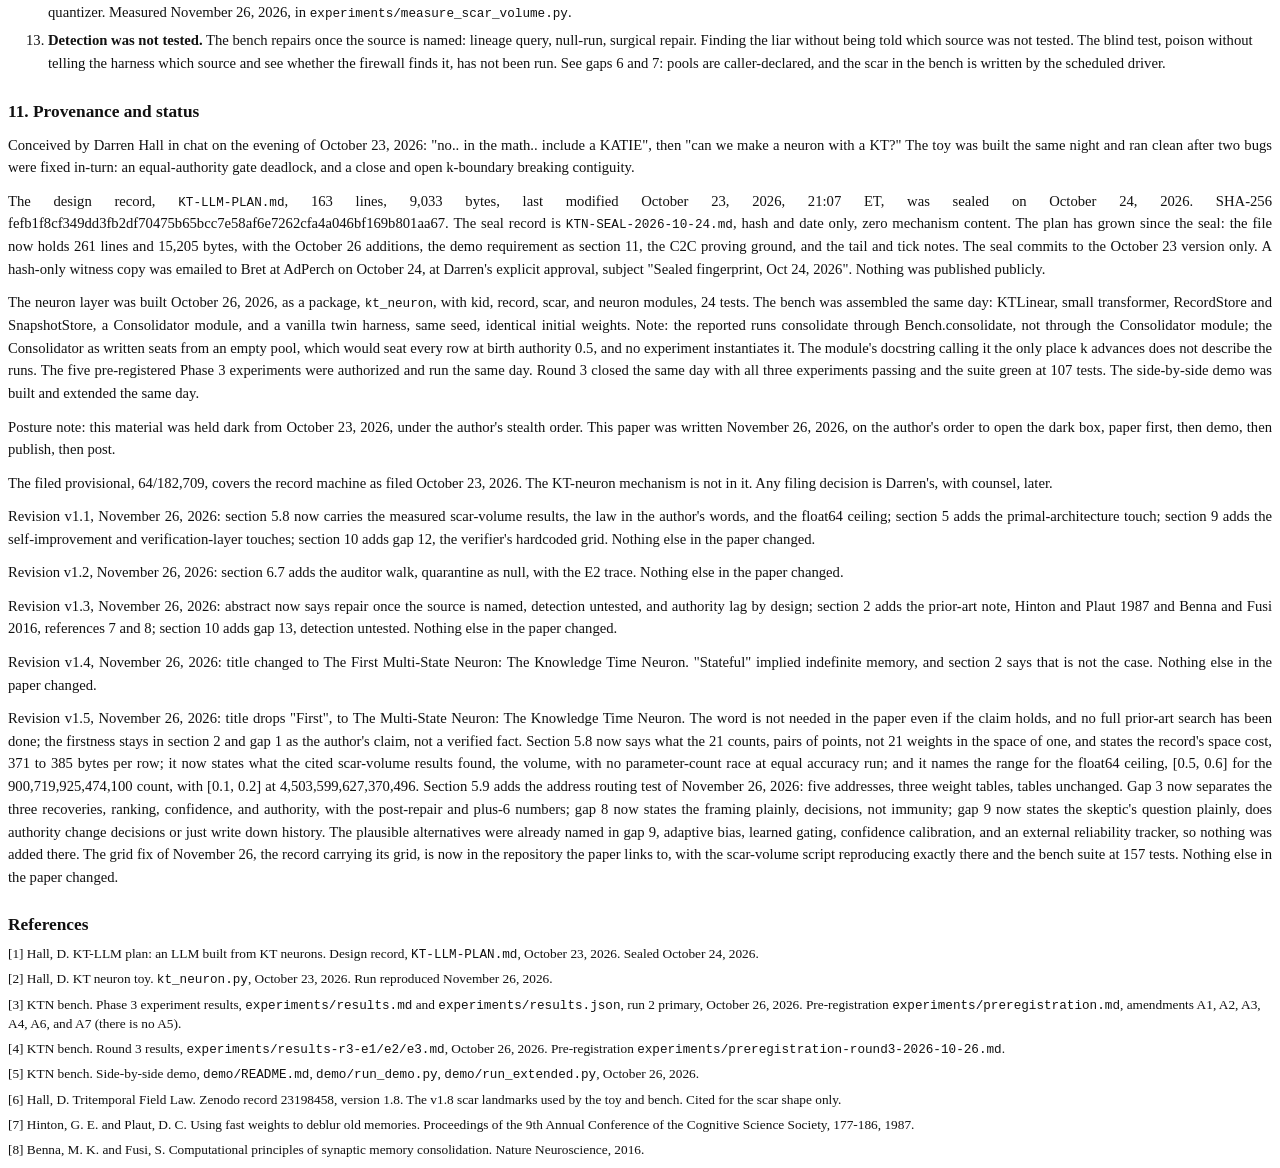
==== commit cebe9497: "KTN paper v1.5: add the four archive-summary framings to gaps 3, 8, 9" ====
--- a/ktn-paper-draft.html
+++ b/ktn-paper-draft.html
@@ -255,13 +255,13 @@
 <ol>
 <li><strong>Prior art was never searched in full.</strong> The claim in this paper is the two-point mechanism: a neuron that holds two knowledge points of state, a fast trace and a slow trace, with the handoff between them as the switch. A prior-art search started November 26, 2026: Hinton and Plaut 1987 and Benna and Fusi 2016 checked, see section 2. A full search has not been done. The firstness is the author's claim, not a verified fact, and the claim must be sized to what a search finds.</li>
 <li><strong>E2 step-cost: repair loses on steps.</strong> At the pre-registered 5-step check granularity repair tied retraining at 10 steps each. At 1-step granularity, measured in R3-E2, repair took 10 steps and retraining took 6. No step win was demonstrated; on steps, repair loses. The blast-radius claim stands instead: 28 rows touched, 1,156 frozen. The work-touched ratio, 0.0835, is optimizer writes only, not FLOPs and not steps.</li>
-<li><strong>E3 confidence miss.</strong> Post-repair confidence 0.820 missed the frozen threshold of 0.878. Ranking restored, confidence lagged. The threshold conflated ranking recovery with confidence recovery, and a future pre-registration should separate them.</li>
+<li><strong>E3 confidence miss.</strong> Post-repair confidence 0.820 missed the frozen threshold of 0.878. Ranking, confidence, and authority are three separate recoveries. After repair, ranking is back, top-1 4 of 4, confidence is not, 0.820 against 0.878, and authority is not, 0.6 against transfer 0.8. After six clean consolidations confidence reaches 0.881 and authority 0.7, with the raw deficit decaying 0.30 to 0.24. The threshold conflated ranking recovery with confidence recovery, and a future pre-registration should separate all three.</li>
 <li><strong>E4 passes on hedging, not on rule-DECLINE, but the decline rule exists.</strong> E4's own rule hedged. The support-aware decline rule was built separately, pre-registered, tested, and demonstrated in the demo's Scene 1. The gap is that E4's run predates it; the rule itself is not future work.</li>
 <li><strong>Flip-to-slow is built but not wired in.</strong> The TraceFlip controller exists with 11 tests. No experiment run imports it, so the bench as run nulls gains but does not flip traces. The wiring is the gap, not the build.</li>
 <li><strong>Seating is the placeholder.</strong> Mean plus agreement bonus minus bad-source dock, caller-declared pools. No feedback-controller seating was designed or tested. Pools are caller-declared, not measured. Per-row source attribution remains later work.</li>
 <li><strong>The scar in the bench is written by the experimenter's scheduled driver, a clock.</strong> In the design, poison detection or contradiction writes it. A loss spike does not write it. A fast-trace blip becomes a scar only if it crosses into the slow trace. Human correction would write it as a record event from a trusted source. This is a stated limitation of the bench as run.</li>
-<li><strong>The three-arm comparison: four versions, advantage not demonstrated.</strong> Conventional versus scar-only versus full KTN, same poisoning, injury, restoration, and repeated exposure, run October 28 in four versions plus replication, saturation, pilot, and graded studies. The headline findings, all from those files: the deficit does not protect weights from re-poisoning (v1: full-KTN fall 0.6324 against conventional 0.6298, essentially identical); scar alone worsened re-poisoning (fall 0.7224 against 0.6298); the graded multi-seed resolution (v4, seeds 21 to 25) puts the resistance component at about 0, mean gap minus 0.0285 with standard deviation 0.0804, the full-KTN arm falling more than conventional in 4 of 5 seeds. What did hold, in every version: selection. Authority reduction changes decisions: the full-KTN arm selected the true answer 4 of 4 in v1 and 7 of 7 in v4 while the conventional arm answered the liar, even as the weight trajectories moved identically. And the fall metric itself penalizes better recovery: in v4 the full-KTN arm recovered higher (0.9576 against 0.9335) while resisting equally (0.3651 against 0.3695), so it fell further because it had further to fall. The advantage question is therefore reframed, not just unresolved: the mechanism holds decisions through re-poisoning, it does not protect weights from it.</li>
-<li><strong>A critic's challenge, partly answered by the three-arm work.</strong> Persistent authority reduction does change future decisions: selection held 4 of 4 in v1 and 7 of 7 in v4 through re-poisoning, while the weight trajectories moved identically, so the authority state is participating, not merely recorded. The three-arm reports conclude the KID and authority system matters more than the sigmoid modification. Still unanswered: whether ordinary techniques, adaptive bias, learned gating, confidence calibration, an external reliability tracker, could produce the same behavior more efficiently, and whether per-neuron authority keeps a stable interpretation in distributed representations. This paper records those.</li>
+<li><strong>The three-arm comparison: four versions, advantage not demonstrated.</strong> Conventional versus scar-only versus full KTN, same poisoning, injury, restoration, and repeated exposure, run October 28 in four versions plus replication, saturation, pilot, and graded studies. The headline findings, all from those files: the deficit does not protect weights from re-poisoning (v1: full-KTN fall 0.6324 against conventional 0.6298, essentially identical); scar alone worsened re-poisoning (fall 0.7224 against 0.6298); the graded multi-seed resolution (v4, seeds 21 to 25) puts the resistance component at about 0, mean gap minus 0.0285 with standard deviation 0.0804, the full-KTN arm falling more than conventional in 4 of 5 seeds. What did hold, in every version: selection. Authority reduction changes decisions: the full-KTN arm selected the true answer 4 of 4 in v1 and 7 of 7 in v4 while the conventional arm answered the liar, even as the weight trajectories moved identically. And the fall metric itself penalizes better recovery: in v4 the full-KTN arm recovered higher (0.9576 against 0.9335) while resisting equally (0.3651 against 0.3695), so it fell further because it had further to fall. The advantage question is therefore reframed, not just unresolved: the mechanism holds decisions through re-poisoning, it does not protect weights from it. Put plainly: the mechanism changes which answer is acted on. It does not make the learned weights immune to a liar.</li>
+<li><strong>A critic's challenge, partly answered by the three-arm work.</strong> The question, stated plainly: does authority actually change decisions, or does it just write down history? Persistent authority reduction does change future decisions: selection held 4 of 4 in v1 and 7 of 7 in v4 through re-poisoning, while the weight trajectories moved identically, so the authority state is participating, not merely recorded. The three-arm reports conclude the KID and authority system matters more than the sigmoid modification. Still unanswered: whether ordinary techniques, adaptive bias, learned gating, confidence calibration, an external reliability tracker, could produce the same behavior more efficiently, and whether per-neuron authority keeps a stable interpretation in distributed representations. This paper records those.</li>
 <li><strong>The seating rule's governance weight.</strong> Whoever grades the sources grades the model's trust. That is a justification question, not a math question, and the author owns it.</li>
 <li><strong>Consolidation cadence trades record richness against training speed.</strong> The right interval is an empirical question, and it has not been answered beyond the schedules run here.</li>
 <li><strong>The verifier hardcodes the 0.1 grid.</strong> <code>KRecord.verify()</code> fails any finer-grained record on the grid assertion alone, "authority off the 0.1 grid". The chain underneath is intact at every granularity measured, including 10,001 rows at granularity 0.0001: hash recomputation, prev-hash linkage, and interval contiguity all pass. A finer-grained record needs the verifier's grid check parameterized alongside the quantizer. Measured November 26, 2026, in <code>experiments/measure_scar_volume.py</code>.</li>
@@ -277,7 +277,7 @@
 <p>Revision v1.2, November 26, 2026: section 6.7 adds the auditor walk, quarantine as null, with the E2 trace. Nothing else in the paper changed.</p>
 <p>Revision v1.3, November 26, 2026: abstract now says repair once the source is named, detection untested, and authority lag by design; section 2 adds the prior-art note, Hinton and Plaut 1987 and Benna and Fusi 2016, references 7 and 8; section 10 adds gap 13, detection untested. Nothing else in the paper changed.</p>
 <p>Revision v1.4, November 26, 2026: title changed to The First Multi-State Neuron: The Knowledge Time Neuron. "Stateful" implied indefinite memory, and section 2 says that is not the case. Nothing else in the paper changed.</p>
-<p>Revision v1.5, November 26, 2026: title drops "First", to The Multi-State Neuron: The Knowledge Time Neuron. The word is not needed in the paper even if the claim holds, and no full prior-art search has been done; the firstness stays in section 2 and gap 1 as the author's claim, not a verified fact. Section 5.8 now says what the 21 counts, pairs of points, not 21 weights in the space of one, and states the record's space cost, 371 to 385 bytes per row; it now states what the cited scar-volume results found, the volume, with no parameter-count race at equal accuracy run; and it names the range for the float64 ceiling, [0.5, 0.6] for the 900,719,925,474,100 count, with [0.1, 0.2] at 4,503,599,627,370,496. Section 5.9 adds the address routing test of November 26, 2026: five addresses, three weight tables, tables unchanged. The grid fix of November 26, the record carrying its grid, is now in the repository the paper links to, with the scar-volume script reproducing exactly there and the bench suite at 157 tests. Nothing else in the paper changed.</p>
+<p>Revision v1.5, November 26, 2026: title drops "First", to The Multi-State Neuron: The Knowledge Time Neuron. The word is not needed in the paper even if the claim holds, and no full prior-art search has been done; the firstness stays in section 2 and gap 1 as the author's claim, not a verified fact. Section 5.8 now says what the 21 counts, pairs of points, not 21 weights in the space of one, and states the record's space cost, 371 to 385 bytes per row; it now states what the cited scar-volume results found, the volume, with no parameter-count race at equal accuracy run; and it names the range for the float64 ceiling, [0.5, 0.6] for the 900,719,925,474,100 count, with [0.1, 0.2] at 4,503,599,627,370,496. Section 5.9 adds the address routing test of November 26, 2026: five addresses, three weight tables, tables unchanged. Gap 3 now separates the three recoveries, ranking, confidence, and authority, with the post-repair and plus-6 numbers; gap 8 now states the framing plainly, decisions, not immunity; gap 9 now states the skeptic's question plainly, does authority change decisions or just write down history. The plausible alternatives were already named in gap 9, adaptive bias, learned gating, confidence calibration, and an external reliability tracker, so nothing was added there. The grid fix of November 26, the record carrying its grid, is now in the repository the paper links to, with the scar-volume script reproducing exactly there and the bench suite at 157 tests. Nothing else in the paper changed.</p>
 <div class="refs"><h2>References</h2>
 <p>[1] Hall, D. KT-LLM plan: an LLM built from KT neurons. Design record, <code>KT-LLM-PLAN.md</code>, October 23, 2026. Sealed October 24, 2026.</p>
 <p>[2] Hall, D. KT neuron toy. <code>kt_neuron.py</code>, October 23, 2026. Run reproduced November 26, 2026.</p>
